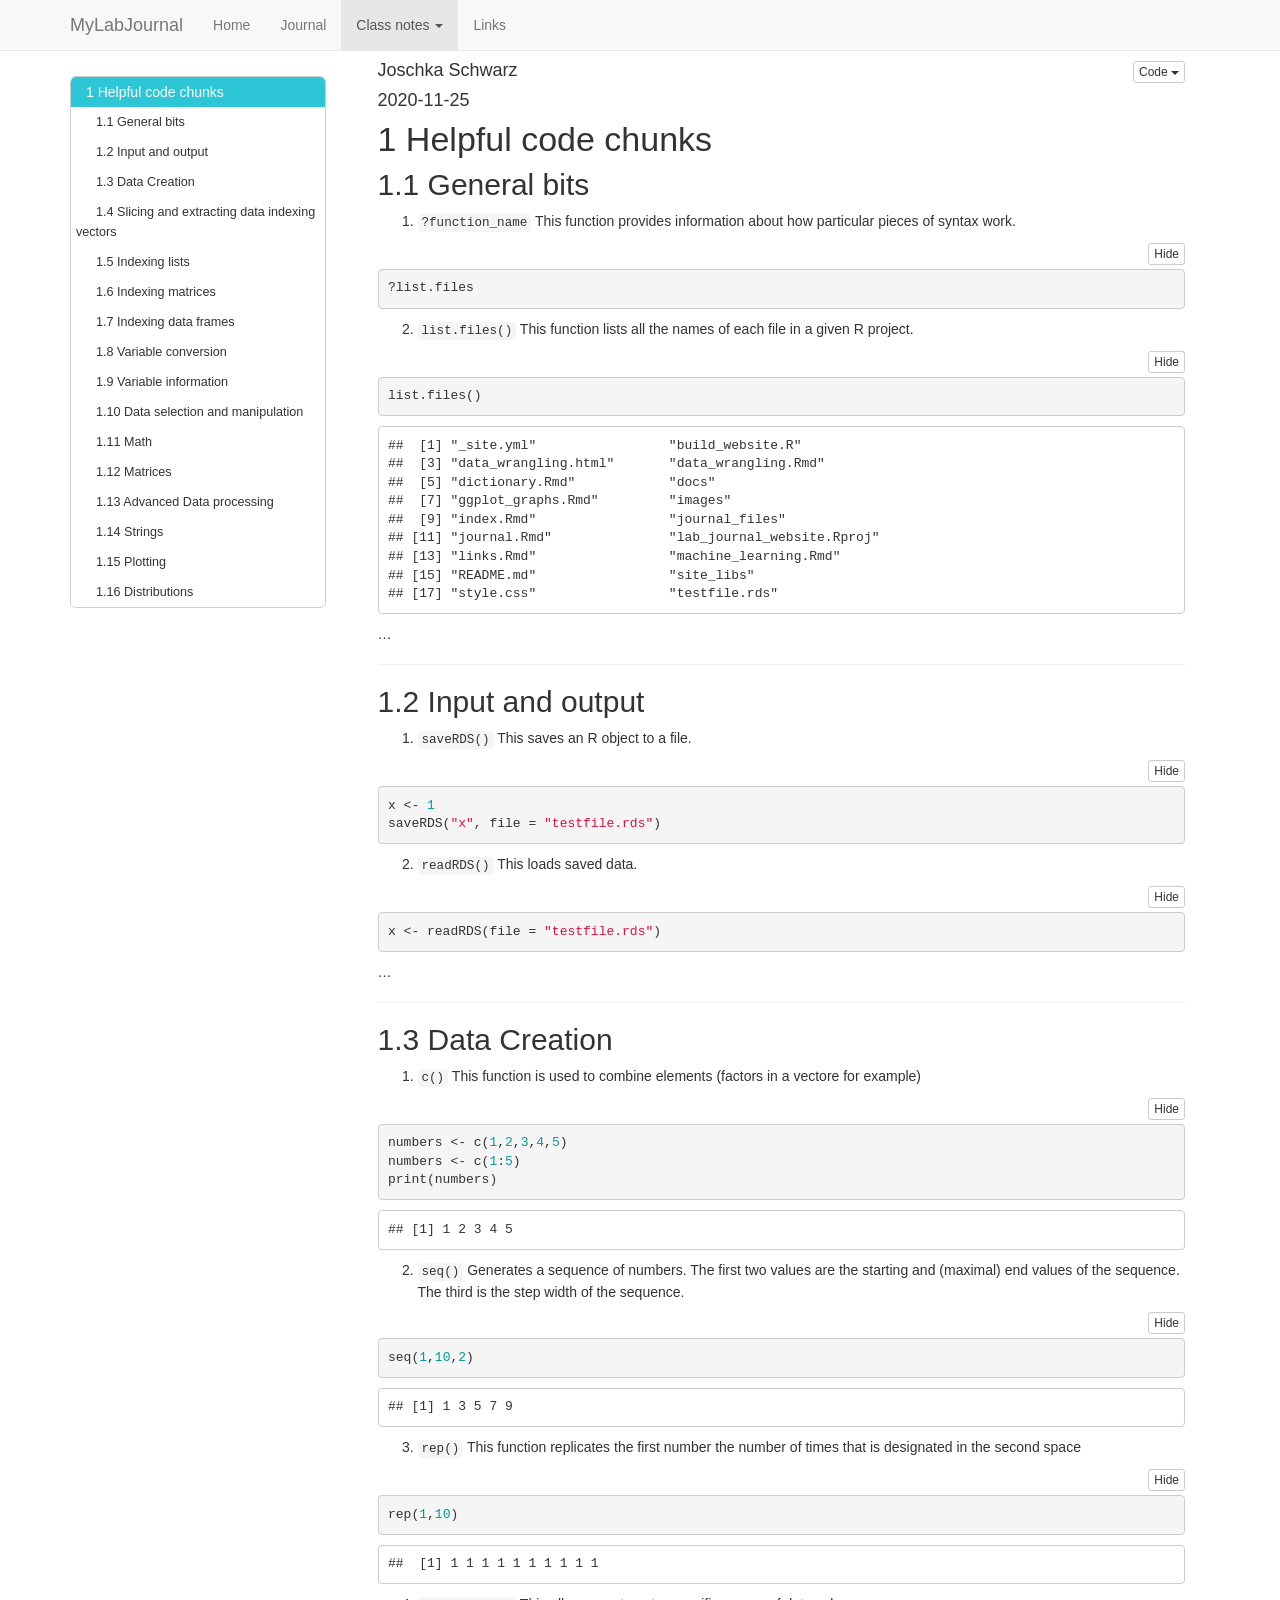
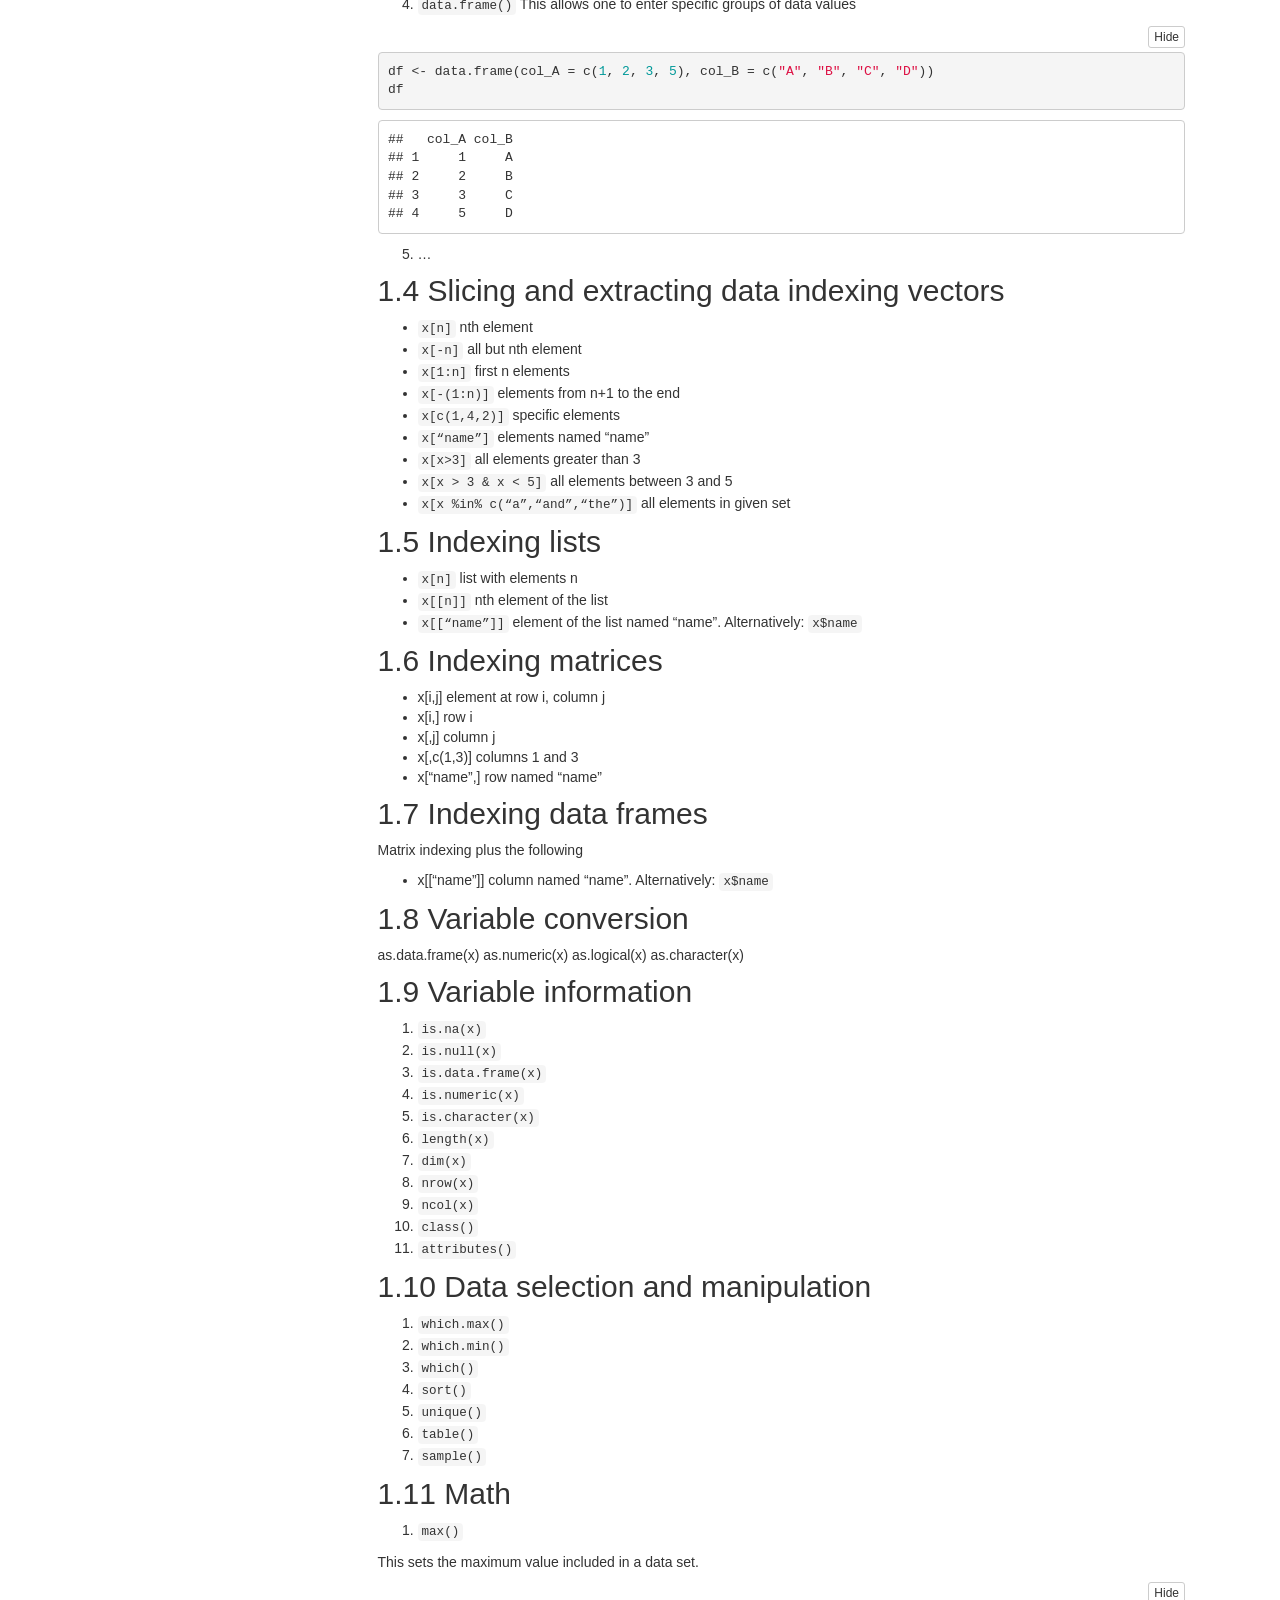
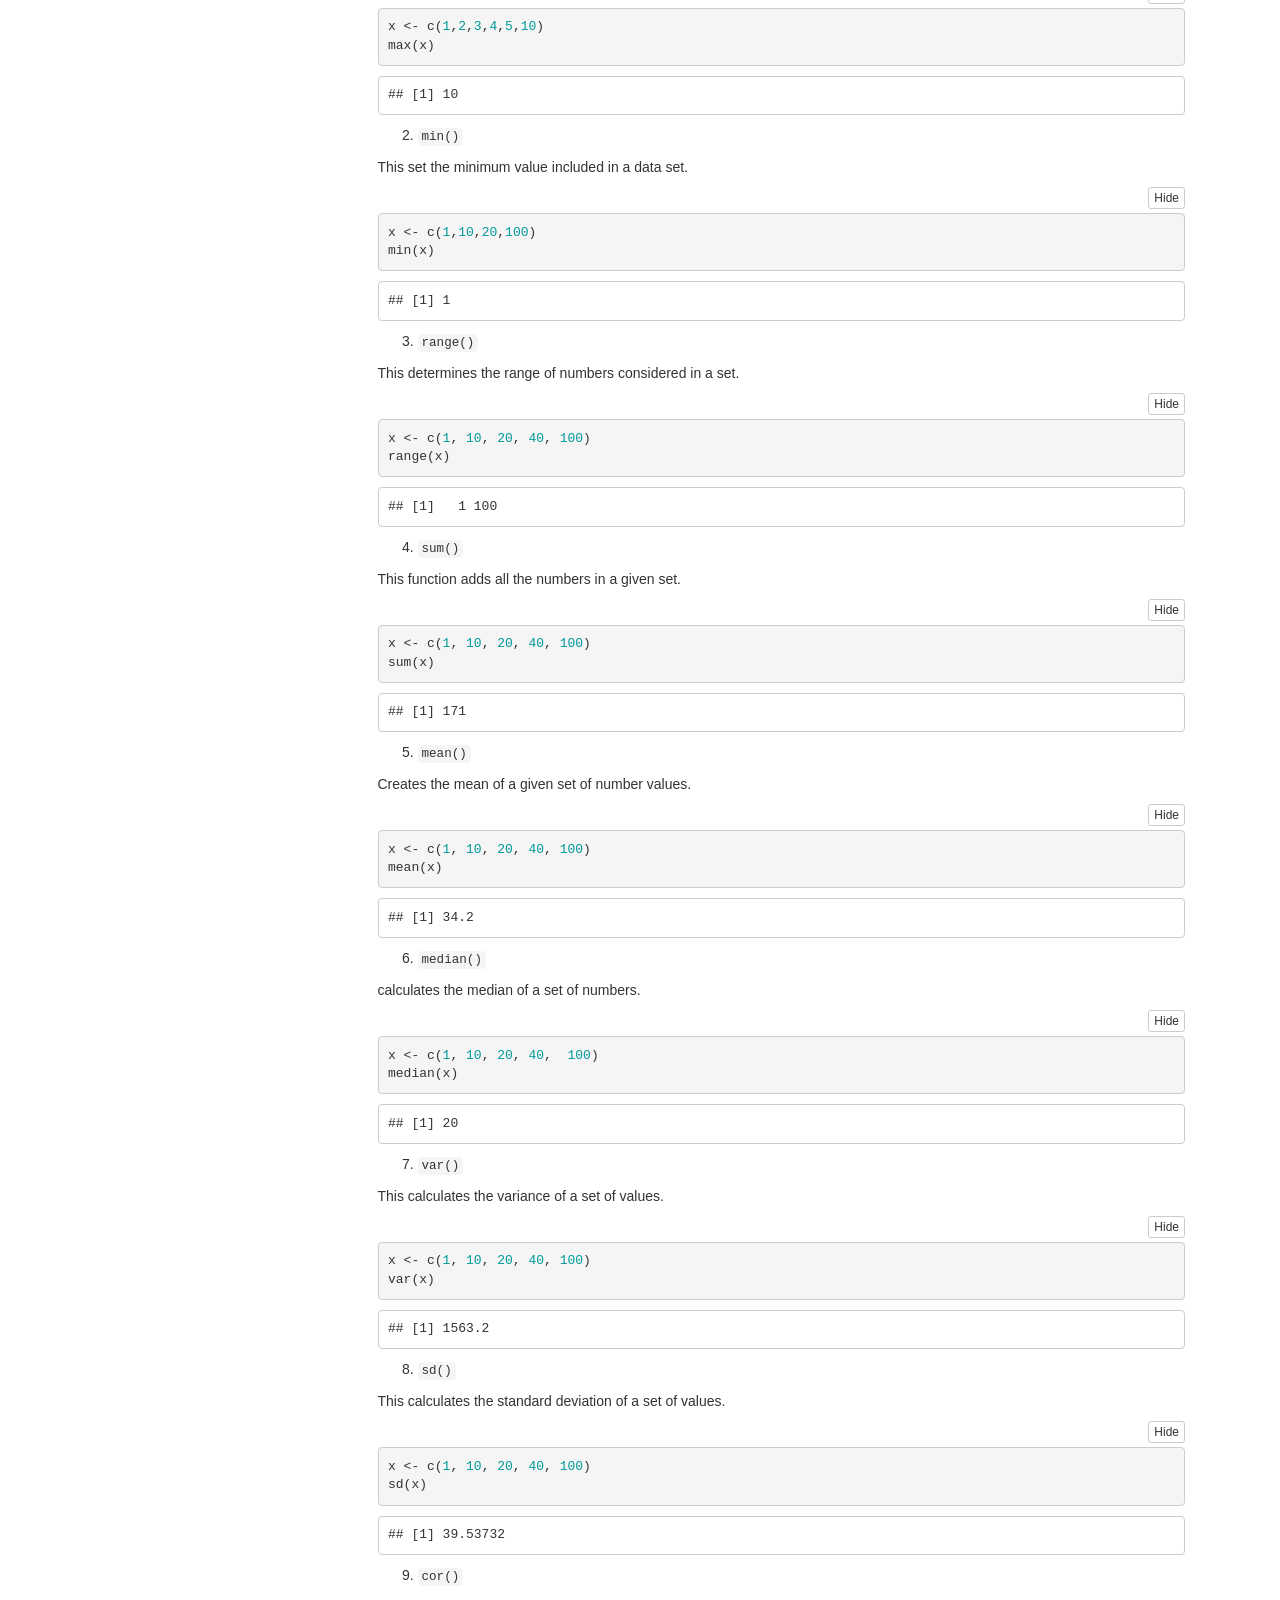
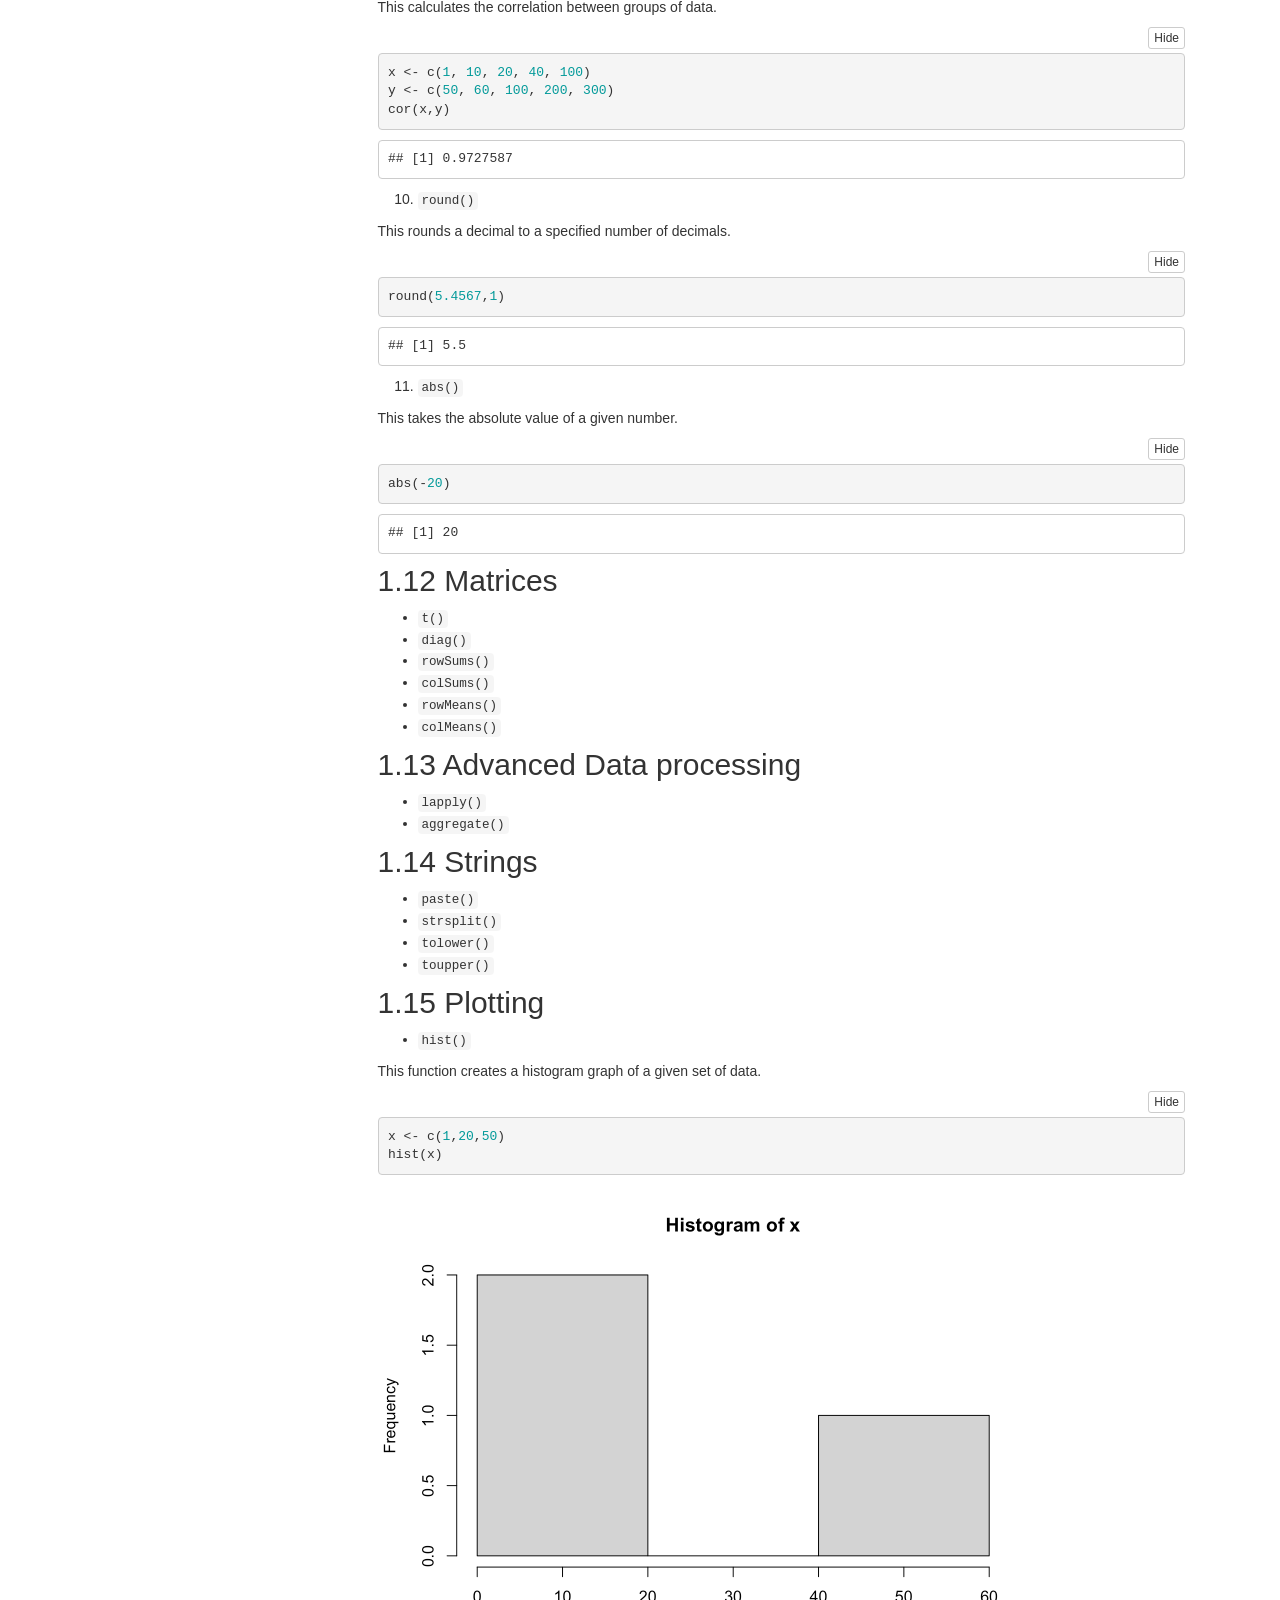
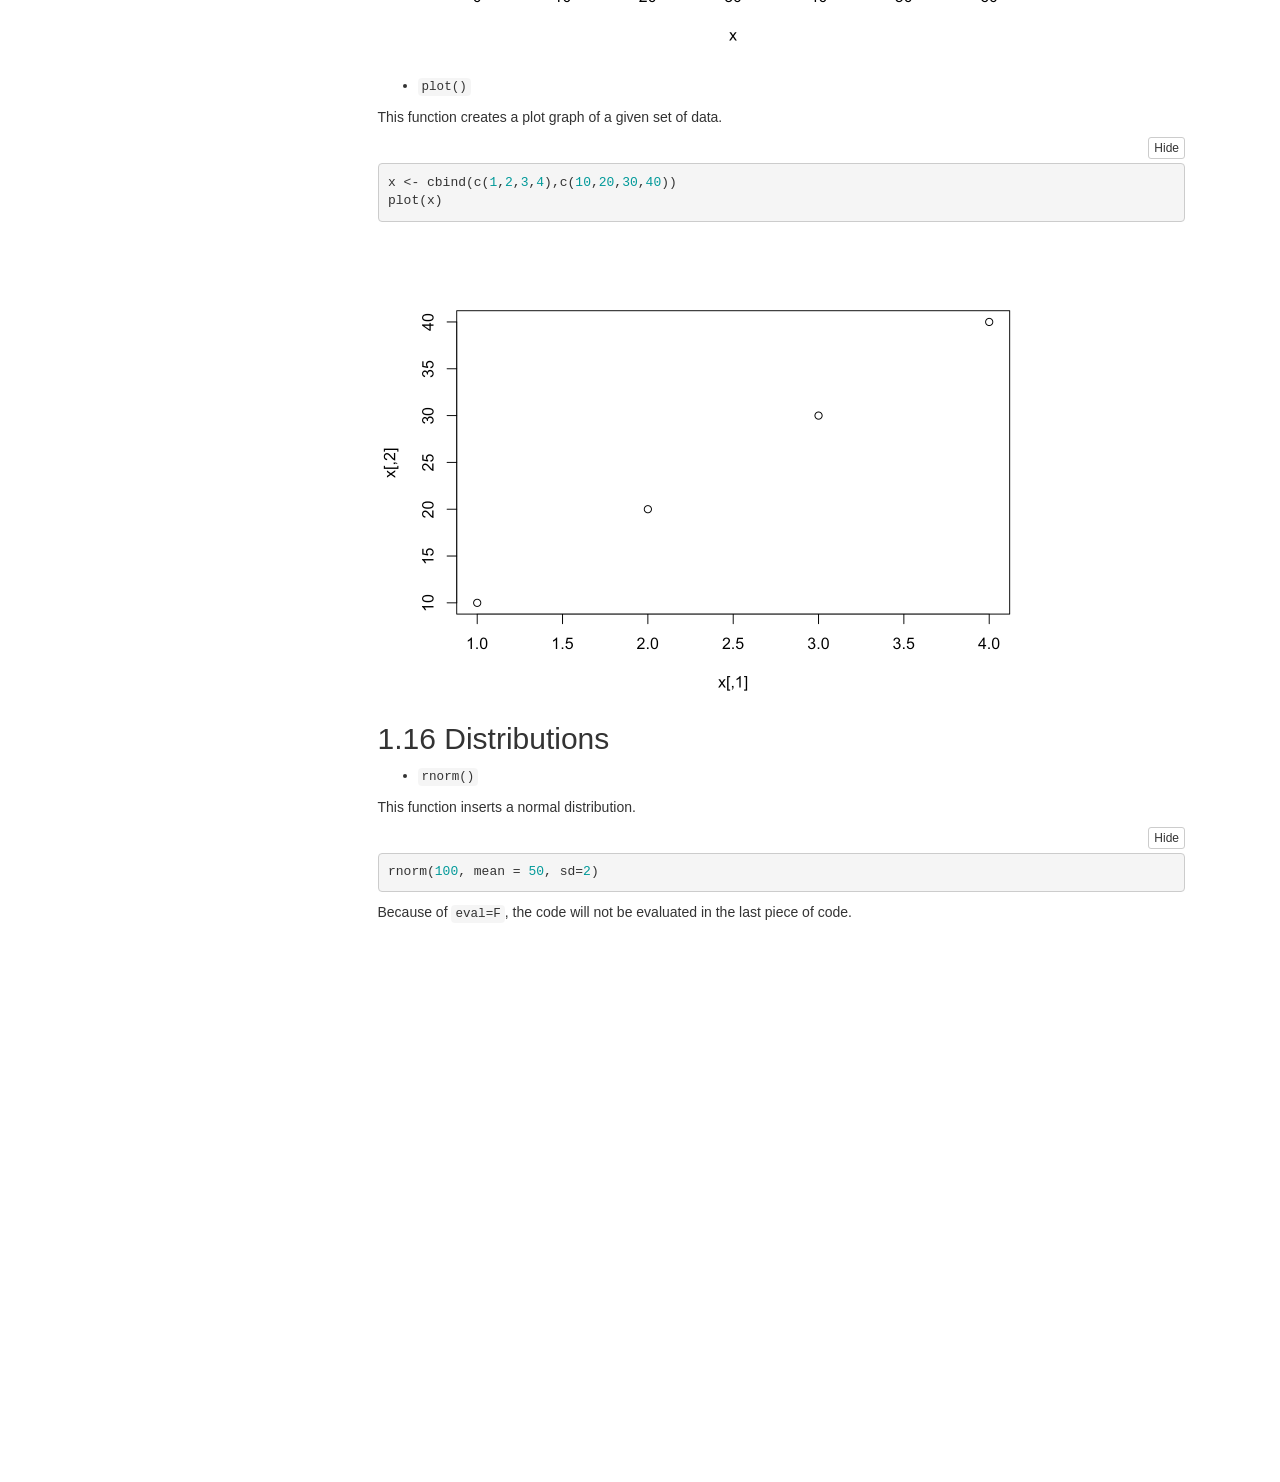
==== docs/dictionary.html @ 7004c8ac "Change Name and Date" ====
<!DOCTYPE html>

<html>

<head>

<meta charset="utf-8" />
<meta name="generator" content="pandoc" />
<meta http-equiv="X-UA-Compatible" content="IE=EDGE" />


<meta name="author" content="Joschka Schwarz" />

<meta name="date" content="2020-11-25" />

<title>Dictionary</title>

<script src="site_libs/jquery-1.11.3/jquery.min.js"></script>
<meta name="viewport" content="width=device-width, initial-scale=1" />
<link href="site_libs/bootstrap-3.3.5/css/bootstrap.min.css" rel="stylesheet" />
<script src="site_libs/bootstrap-3.3.5/js/bootstrap.min.js"></script>
<script src="site_libs/bootstrap-3.3.5/shim/html5shiv.min.js"></script>
<script src="site_libs/bootstrap-3.3.5/shim/respond.min.js"></script>
<script src="site_libs/jqueryui-1.11.4/jquery-ui.min.js"></script>
<link href="site_libs/tocify-1.9.1/jquery.tocify.css" rel="stylesheet" />
<script src="site_libs/tocify-1.9.1/jquery.tocify.js"></script>
<script src="site_libs/navigation-1.1/tabsets.js"></script>
<script src="site_libs/navigation-1.1/codefolding.js"></script>
<link href="site_libs/highlightjs-9.12.0/default.css" rel="stylesheet" />
<script src="site_libs/highlightjs-9.12.0/highlight.js"></script>
<link href="site_libs/anchor-sections-1.0/anchor-sections.css" rel="stylesheet" />
<script src="site_libs/anchor-sections-1.0/anchor-sections.js"></script>

<style type="text/css">
  code{white-space: pre-wrap;}
  span.smallcaps{font-variant: small-caps;}
  span.underline{text-decoration: underline;}
  div.column{display: inline-block; vertical-align: top; width: 50%;}
  div.hanging-indent{margin-left: 1.5em; text-indent: -1.5em;}
  ul.task-list{list-style: none;}
    </style>

<style type="text/css">code{white-space: pre;}</style>
<style type="text/css">
  pre:not([class]) {
    background-color: white;
  }
</style>
<script type="text/javascript">
if (window.hljs) {
  hljs.configure({languages: []});
  hljs.initHighlightingOnLoad();
  if (document.readyState && document.readyState === "complete") {
    window.setTimeout(function() { hljs.initHighlighting(); }, 0);
  }
}
</script>



<style type="text/css">
h1 {
  font-size: 34px;
}
h1.title {
  font-size: 38px;
}
h2 {
  font-size: 30px;
}
h3 {
  font-size: 24px;
}
h4 {
  font-size: 18px;
}
h5 {
  font-size: 16px;
}
h6 {
  font-size: 12px;
}
.table th:not([align]) {
  text-align: left;
}
</style>

<link rel="stylesheet" href="style.css" type="text/css" />



<style type = "text/css">
.main-container {
  max-width: 940px;
  margin-left: auto;
  margin-right: auto;
}
code {
  color: inherit;
  background-color: rgba(0, 0, 0, 0.04);
}
img {
  max-width:100%;
}
.tabbed-pane {
  padding-top: 12px;
}
.html-widget {
  margin-bottom: 20px;
}
button.code-folding-btn:focus {
  outline: none;
}
summary {
  display: list-item;
}
</style>


<style type="text/css">
/* padding for bootstrap navbar */
body {
  padding-top: 51px;
  padding-bottom: 40px;
}
/* offset scroll position for anchor links (for fixed navbar)  */
.section h1 {
  padding-top: 56px;
  margin-top: -56px;
}
.section h2 {
  padding-top: 56px;
  margin-top: -56px;
}
.section h3 {
  padding-top: 56px;
  margin-top: -56px;
}
.section h4 {
  padding-top: 56px;
  margin-top: -56px;
}
.section h5 {
  padding-top: 56px;
  margin-top: -56px;
}
.section h6 {
  padding-top: 56px;
  margin-top: -56px;
}
.dropdown-submenu {
  position: relative;
}
.dropdown-submenu>.dropdown-menu {
  top: 0;
  left: 100%;
  margin-top: -6px;
  margin-left: -1px;
  border-radius: 0 6px 6px 6px;
}
.dropdown-submenu:hover>.dropdown-menu {
  display: block;
}
.dropdown-submenu>a:after {
  display: block;
  content: " ";
  float: right;
  width: 0;
  height: 0;
  border-color: transparent;
  border-style: solid;
  border-width: 5px 0 5px 5px;
  border-left-color: #cccccc;
  margin-top: 5px;
  margin-right: -10px;
}
.dropdown-submenu:hover>a:after {
  border-left-color: #ffffff;
}
.dropdown-submenu.pull-left {
  float: none;
}
.dropdown-submenu.pull-left>.dropdown-menu {
  left: -100%;
  margin-left: 10px;
  border-radius: 6px 0 6px 6px;
}
</style>

<script>
// manage active state of menu based on current page
$(document).ready(function () {
  // active menu anchor
  href = window.location.pathname
  href = href.substr(href.lastIndexOf('/') + 1)
  if (href === "")
    href = "index.html";
  var menuAnchor = $('a[href="' + href + '"]');

  // mark it active
  menuAnchor.parent().addClass('active');

  // if it's got a parent navbar menu mark it active as well
  menuAnchor.closest('li.dropdown').addClass('active');
});
</script>

<!-- tabsets -->

<style type="text/css">
.tabset-dropdown > .nav-tabs {
  display: inline-table;
  max-height: 500px;
  min-height: 44px;
  overflow-y: auto;
  background: white;
  border: 1px solid #ddd;
  border-radius: 4px;
}

.tabset-dropdown > .nav-tabs > li.active:before {
  content: "";
  font-family: 'Glyphicons Halflings';
  display: inline-block;
  padding: 10px;
  border-right: 1px solid #ddd;
}

.tabset-dropdown > .nav-tabs.nav-tabs-open > li.active:before {
  content: "&#xe258;";
  border: none;
}

.tabset-dropdown > .nav-tabs.nav-tabs-open:before {
  content: "";
  font-family: 'Glyphicons Halflings';
  display: inline-block;
  padding: 10px;
  border-right: 1px solid #ddd;
}

.tabset-dropdown > .nav-tabs > li.active {
  display: block;
}

.tabset-dropdown > .nav-tabs > li > a,
.tabset-dropdown > .nav-tabs > li > a:focus,
.tabset-dropdown > .nav-tabs > li > a:hover {
  border: none;
  display: inline-block;
  border-radius: 4px;
  background-color: transparent;
}

.tabset-dropdown > .nav-tabs.nav-tabs-open > li {
  display: block;
  float: none;
}

.tabset-dropdown > .nav-tabs > li {
  display: none;
}
</style>

<!-- code folding -->
<style type="text/css">
.code-folding-btn { margin-bottom: 4px; }
</style>



<style type="text/css">

#TOC {
  margin: 25px 0px 20px 0px;
}
@media (max-width: 768px) {
#TOC {
  position: relative;
  width: 100%;
}
}

@media print {
.toc-content {
  /* see https://github.com/w3c/csswg-drafts/issues/4434 */
  float: right;
}
}

.toc-content {
  padding-left: 30px;
  padding-right: 40px;
}

div.main-container {
  max-width: 1200px;
}

div.tocify {
  width: 20%;
  max-width: 260px;
  max-height: 85%;
}

@media (min-width: 768px) and (max-width: 991px) {
  div.tocify {
    width: 25%;
  }
}

@media (max-width: 767px) {
  div.tocify {
    width: 100%;
    max-width: none;
  }
}

.tocify ul, .tocify li {
  line-height: 20px;
}

.tocify-subheader .tocify-item {
  font-size: 0.90em;
}

.tocify .list-group-item {
  border-radius: 0px;
}


</style>



</head>

<body>


<div class="container-fluid main-container">


<!-- setup 3col/9col grid for toc_float and main content  -->
<div class="row-fluid">
<div class="col-xs-12 col-sm-4 col-md-3">
<div id="TOC" class="tocify">
</div>
</div>

<div class="toc-content col-xs-12 col-sm-8 col-md-9">




<div class="navbar navbar-default  navbar-fixed-top" role="navigation">
  <div class="container">
    <div class="navbar-header">
      <button type="button" class="navbar-toggle collapsed" data-toggle="collapse" data-target="#navbar">
        <span class="icon-bar"></span>
        <span class="icon-bar"></span>
        <span class="icon-bar"></span>
      </button>
      <a class="navbar-brand" href="index.html">MyLabJournal</a>
    </div>
    <div id="navbar" class="navbar-collapse collapse">
      <ul class="nav navbar-nav">
        <li>
  <a href="index.html">Home</a>
</li>
<li>
  <a href="journal.html">Journal</a>
</li>
<li class="dropdown">
  <a href="#" class="dropdown-toggle" data-toggle="dropdown" role="button" aria-expanded="false">
    Class notes
     
    <span class="caret"></span>
  </a>
  <ul class="dropdown-menu" role="menu">
    <li>
      <a href="dictionary.html">Dictionary</a>
    </li>
    <li>
      <a href="data_wrangling.html">Data Wrangling</a>
    </li>
    <li>
      <a href="ggplot_graphs.html">ggplot graphs</a>
    </li>
    <li>
      <a href="machine_learning.html">machine learning</a>
    </li>
  </ul>
</li>
<li>
  <a href="links.html">Links</a>
</li>
      </ul>
      <ul class="nav navbar-nav navbar-right">
        
      </ul>
    </div><!--/.nav-collapse -->
  </div><!--/.container -->
</div><!--/.navbar -->

<div class="fluid-row" id="header">

<div class="btn-group pull-right">
<button type="button" class="btn btn-default btn-xs dropdown-toggle" data-toggle="dropdown" aria-haspopup="true" aria-expanded="false"><span>Code</span> <span class="caret"></span></button>
<ul class="dropdown-menu" style="min-width: 50px;">
<li><a id="rmd-show-all-code" href="#">Show All Code</a></li>
<li><a id="rmd-hide-all-code" href="#">Hide All Code</a></li>
</ul>
</div>



<h1 class="title toc-ignore">Dictionary</h1>
<h4 class="author">Joschka Schwarz</h4>
<h4 class="date">2020-11-25</h4>

</div>


<style>
.list-group-item.active, .list-group-item.active:focus, .list-group-item.active:hover {
    background-color: #2DC6D6;
}
</style>
<div id="helpful-code-chunks" class="section level1">
<h1><span class="header-section-number">1</span> Helpful code chunks</h1>
<div id="general-bits" class="section level2">
<h2><span class="header-section-number">1.1</span> General bits</h2>
<ol style="list-style-type: decimal">
<li><code>?function_name</code> This function provides information about how particular pieces of syntax work.</li>
</ol>
<pre class="r"><code>?list.files</code></pre>
<ol start="2" style="list-style-type: decimal">
<li><code>list.files()</code> This function lists all the names of each file in a given R project.</li>
</ol>
<pre class="r"><code>list.files()</code></pre>
<pre><code>##  [1] &quot;_site.yml&quot;                 &quot;build_website.R&quot;          
##  [3] &quot;data_wrangling.html&quot;       &quot;data_wrangling.Rmd&quot;       
##  [5] &quot;dictionary.Rmd&quot;            &quot;docs&quot;                     
##  [7] &quot;ggplot_graphs.Rmd&quot;         &quot;images&quot;                   
##  [9] &quot;index.Rmd&quot;                 &quot;journal_files&quot;            
## [11] &quot;journal.Rmd&quot;               &quot;lab_journal_website.Rproj&quot;
## [13] &quot;links.Rmd&quot;                 &quot;machine_learning.Rmd&quot;     
## [15] &quot;README.md&quot;                 &quot;site_libs&quot;                
## [17] &quot;style.css&quot;                 &quot;testfile.rds&quot;</code></pre>
<p>…</p>
<hr />
</div>
<div id="input-and-output" class="section level2">
<h2><span class="header-section-number">1.2</span> Input and output</h2>
<ol style="list-style-type: decimal">
<li><code>saveRDS()</code> This saves an R object to a file.</li>
</ol>
<pre class="r"><code>x &lt;- 1
saveRDS(&quot;x&quot;, file = &quot;testfile.rds&quot;)</code></pre>
<ol start="2" style="list-style-type: decimal">
<li><code>readRDS()</code> This loads saved data.</li>
</ol>
<pre class="r"><code>x &lt;- readRDS(file = &quot;testfile.rds&quot;)</code></pre>
<p>…</p>
<hr />
</div>
<div id="data-creation" class="section level2">
<h2><span class="header-section-number">1.3</span> Data Creation</h2>
<ol style="list-style-type: decimal">
<li><code>c()</code> This function is used to combine elements (factors in a vectore for example)</li>
</ol>
<pre class="r"><code>numbers &lt;- c(1,2,3,4,5)
numbers &lt;- c(1:5)
print(numbers)</code></pre>
<pre><code>## [1] 1 2 3 4 5</code></pre>
<ol start="2" style="list-style-type: decimal">
<li><code>seq()</code> Generates a sequence of numbers. The first two values are the starting and (maximal) end values of the sequence. The third is the step width of the sequence.</li>
</ol>
<pre class="r"><code>seq(1,10,2)</code></pre>
<pre><code>## [1] 1 3 5 7 9</code></pre>
<ol start="3" style="list-style-type: decimal">
<li><code>rep()</code> This function replicates the first number the number of times that is designated in the second space</li>
</ol>
<pre class="r"><code>rep(1,10)</code></pre>
<pre><code>##  [1] 1 1 1 1 1 1 1 1 1 1</code></pre>
<ol start="4" style="list-style-type: decimal">
<li><code>data.frame()</code> This allows one to enter specific groups of data values</li>
</ol>
<pre class="r"><code>df &lt;- data.frame(col_A = c(1, 2, 3, 5), col_B = c(&quot;A&quot;, &quot;B&quot;, &quot;C&quot;, &quot;D&quot;))
df</code></pre>
<pre><code>##   col_A col_B
## 1     1     A
## 2     2     B
## 3     3     C
## 4     5     D</code></pre>
<ol start="5" style="list-style-type: decimal">
<li>…</li>
</ol>
</div>
<div id="slicing-and-extracting-data-indexing-vectors" class="section level2">
<h2><span class="header-section-number">1.4</span> Slicing and extracting data indexing vectors</h2>
<ul>
<li><code>x[n]</code> nth element</li>
<li><code>x[-n]</code> all but nth element</li>
<li><code>x[1:n]</code> first n elements</li>
<li><code>x[-(1:n)]</code> elements from n+1 to the end</li>
<li><code>x[c(1,4,2)]</code> specific elements</li>
<li><code>x[“name”]</code> elements named “name”</li>
<li><code>x[x&gt;3]</code> all elements greater than 3</li>
<li><code>x[x &gt; 3 &amp; x &lt; 5]</code> all elements between 3 and 5</li>
<li><code>x[x %in% c(“a”,“and”,“the”)]</code> all elements in given set</li>
</ul>
</div>
<div id="indexing-lists" class="section level2">
<h2><span class="header-section-number">1.5</span> Indexing lists</h2>
<ul>
<li><code>x[n]</code> list with elements n</li>
<li><code>x[[n]]</code> nth element of the list</li>
<li><code>x[[“name”]]</code> element of the list named “name”. Alternatively: <code>x$name</code></li>
</ul>
</div>
<div id="indexing-matrices" class="section level2">
<h2><span class="header-section-number">1.6</span> Indexing matrices</h2>
<ul>
<li>x[i,j] element at row i, column j</li>
<li>x[i,] row i</li>
<li>x[,j] column j</li>
<li>x[,c(1,3)] columns 1 and 3</li>
<li>x[“name”,] row named “name”</li>
</ul>
</div>
<div id="indexing-data-frames" class="section level2">
<h2><span class="header-section-number">1.7</span> Indexing data frames</h2>
<p>Matrix indexing plus the following</p>
<ul>
<li>x[[“name”]] column named “name”. Alternatively: <code>x$name</code></li>
</ul>
</div>
<div id="variable-conversion" class="section level2">
<h2><span class="header-section-number">1.8</span> Variable conversion</h2>
<p>as.data.frame(x) as.numeric(x) as.logical(x) as.character(x)</p>
</div>
<div id="variable-information" class="section level2">
<h2><span class="header-section-number">1.9</span> Variable information</h2>
<ol style="list-style-type: decimal">
<li><code>is.na(x)</code></li>
<li><code>is.null(x)</code></li>
<li><code>is.data.frame(x)</code></li>
<li><code>is.numeric(x)</code></li>
<li><code>is.character(x)</code></li>
<li><code>length(x)</code></li>
<li><code>dim(x)</code></li>
<li><code>nrow(x)</code></li>
<li><code>ncol(x)</code></li>
<li><code>class()</code></li>
<li><code>attributes()</code></li>
</ol>
</div>
<div id="data-selection-and-manipulation" class="section level2">
<h2><span class="header-section-number">1.10</span> Data selection and manipulation</h2>
<ol style="list-style-type: decimal">
<li><code>which.max()</code></li>
<li><code>which.min()</code></li>
<li><code>which()</code></li>
<li><code>sort()</code></li>
<li><code>unique()</code></li>
<li><code>table()</code></li>
<li><code>sample()</code></li>
</ol>
</div>
<div id="math" class="section level2">
<h2><span class="header-section-number">1.11</span> Math</h2>
<ol style="list-style-type: decimal">
<li><code>max()</code></li>
</ol>
<p>This sets the maximum value included in a data set.</p>
<pre class="r"><code>x &lt;- c(1,2,3,4,5,10)
max(x)</code></pre>
<pre><code>## [1] 10</code></pre>
<ol start="2" style="list-style-type: decimal">
<li><code>min()</code></li>
</ol>
<p>This set the minimum value included in a data set.</p>
<pre class="r"><code>x &lt;- c(1,10,20,100)
min(x)</code></pre>
<pre><code>## [1] 1</code></pre>
<ol start="3" style="list-style-type: decimal">
<li><code>range()</code></li>
</ol>
<p>This determines the range of numbers considered in a set.</p>
<pre class="r"><code>x &lt;- c(1, 10, 20, 40, 100)
range(x)</code></pre>
<pre><code>## [1]   1 100</code></pre>
<ol start="4" style="list-style-type: decimal">
<li><code>sum()</code></li>
</ol>
<p>This function adds all the numbers in a given set.</p>
<pre class="r"><code>x &lt;- c(1, 10, 20, 40, 100)
sum(x)</code></pre>
<pre><code>## [1] 171</code></pre>
<ol start="5" style="list-style-type: decimal">
<li><code>mean()</code></li>
</ol>
<p>Creates the mean of a given set of number values.</p>
<pre class="r"><code>x &lt;- c(1, 10, 20, 40, 100)
mean(x)</code></pre>
<pre><code>## [1] 34.2</code></pre>
<ol start="6" style="list-style-type: decimal">
<li><code>median()</code></li>
</ol>
<p>calculates the median of a set of numbers.</p>
<pre class="r"><code>x &lt;- c(1, 10, 20, 40,  100)
median(x)</code></pre>
<pre><code>## [1] 20</code></pre>
<ol start="7" style="list-style-type: decimal">
<li><code>var()</code></li>
</ol>
<p>This calculates the variance of a set of values.</p>
<pre class="r"><code>x &lt;- c(1, 10, 20, 40, 100)
var(x)</code></pre>
<pre><code>## [1] 1563.2</code></pre>
<ol start="8" style="list-style-type: decimal">
<li><code>sd()</code></li>
</ol>
<p>This calculates the standard deviation of a set of values.</p>
<pre class="r"><code>x &lt;- c(1, 10, 20, 40, 100)
sd(x)</code></pre>
<pre><code>## [1] 39.53732</code></pre>
<ol start="9" style="list-style-type: decimal">
<li><code>cor()</code></li>
</ol>
<p>This calculates the correlation between groups of data.</p>
<pre class="r"><code>x &lt;- c(1, 10, 20, 40, 100)
y &lt;- c(50, 60, 100, 200, 300)
cor(x,y)</code></pre>
<pre><code>## [1] 0.9727587</code></pre>
<ol start="10" style="list-style-type: decimal">
<li><code>round()</code></li>
</ol>
<p>This rounds a decimal to a specified number of decimals.</p>
<pre class="r"><code>round(5.4567,1)</code></pre>
<pre><code>## [1] 5.5</code></pre>
<ol start="11" style="list-style-type: decimal">
<li><code>abs()</code></li>
</ol>
<p>This takes the absolute value of a given number.</p>
<pre class="r"><code>abs(-20)</code></pre>
<pre><code>## [1] 20</code></pre>
</div>
<div id="matrices" class="section level2">
<h2><span class="header-section-number">1.12</span> Matrices</h2>
<ul>
<li><code>t()</code></li>
<li><code>diag()</code></li>
<li><code>rowSums()</code></li>
<li><code>colSums()</code></li>
<li><code>rowMeans()</code></li>
<li><code>colMeans()</code></li>
</ul>
</div>
<div id="advanced-data-processing" class="section level2">
<h2><span class="header-section-number">1.13</span> Advanced Data processing</h2>
<ul>
<li><code>lapply()</code></li>
<li><code>aggregate()</code></li>
</ul>
</div>
<div id="strings" class="section level2">
<h2><span class="header-section-number">1.14</span> Strings</h2>
<ul>
<li><code>paste()</code></li>
<li><code>strsplit()</code></li>
<li><code>tolower()</code></li>
<li><code>toupper()</code></li>
</ul>
</div>
<div id="plotting" class="section level2">
<h2><span class="header-section-number">1.15</span> Plotting</h2>
<ul>
<li><code>hist()</code></li>
</ul>
<p>This function creates a histogram graph of a given set of data.</p>
<pre class="r"><code>x &lt;- c(1,20,50)
hist(x)</code></pre>
<p><img src="dictionary_files/figure-html/unnamed-chunk-20-1.png" width="672" /></p>
<ul>
<li><code>plot()</code></li>
</ul>
<p>This function creates a plot graph of a given set of data.</p>
<pre class="r"><code>x &lt;- cbind(c(1,2,3,4),c(10,20,30,40))
plot(x)</code></pre>
<p><img src="dictionary_files/figure-html/unnamed-chunk-21-1.png" width="672" /></p>
</div>
<div id="distributions" class="section level2">
<h2><span class="header-section-number">1.16</span> Distributions</h2>
<ul>
<li><code>rnorm()</code></li>
</ul>
<p>This function inserts a normal distribution.</p>
<pre class="r"><code>rnorm(100, mean = 50, sd=2)</code></pre>
<p>Because of <code>eval=F</code>, the code will not be evaluated in the last piece of code.</p>
</div>
</div>



</div>
</div>

</div>

<script>

// add bootstrap table styles to pandoc tables
function bootstrapStylePandocTables() {
  $('tr.odd').parent('tbody').parent('table').addClass('table table-condensed');
}
$(document).ready(function () {
  bootstrapStylePandocTables();
});


</script>

<!-- tabsets -->

<script>
$(document).ready(function () {
  window.buildTabsets("TOC");
});

$(document).ready(function () {
  $('.tabset-dropdown > .nav-tabs > li').click(function () {
    $(this).parent().toggleClass('nav-tabs-open')
  });
});
</script>

<!-- code folding -->
<script>
$(document).ready(function () {
  window.initializeCodeFolding("show" === "show");
});
</script>

<script>
$(document).ready(function ()  {

    // move toc-ignore selectors from section div to header
    $('div.section.toc-ignore')
        .removeClass('toc-ignore')
        .children('h1,h2,h3,h4,h5').addClass('toc-ignore');

    // establish options
    var options = {
      selectors: "h1,h2,h3",
      theme: "bootstrap3",
      context: '.toc-content',
      hashGenerator: function (text) {
        return text.replace(/[.\\/?&!#<>]/g, '').replace(/\s/g, '_');
      },
      ignoreSelector: ".toc-ignore",
      scrollTo: 0
    };
    options.showAndHide = true;
    options.smoothScroll = true;

    // tocify
    var toc = $("#TOC").tocify(options).data("toc-tocify");
});
</script>

<!-- dynamically load mathjax for compatibility with self-contained -->
<script>
  (function () {
    var script = document.createElement("script");
    script.type = "text/javascript";
    script.src  = "https://mathjax.rstudio.com/latest/MathJax.js?config=TeX-AMS-MML_HTMLorMML";
    document.getElementsByTagName("head")[0].appendChild(script);
  })();
</script>

</body>
</html>
---- docs/site_libs/highlightjs-9.12.0/default.css ----
.hljs-literal {
  color: #990073;
}

.hljs-number {
  color: #099;
}

.hljs-comment {
  color: #998;
  font-style: italic;
}

.hljs-keyword {
  color: #900;
  font-weight: bold;
}

.hljs-string {
  color: #d14;
}
---- docs/site_libs/anchor-sections-1.0/anchor-sections.css ----
/* Styles for section anchors */
a.anchor-section {margin-left: 10px; visibility: hidden; color: inherit;}
a.anchor-section::before {content: '#';}
.hasAnchor:hover a.anchor-section {visibility: visible;}
---- docs/style.css ----
/* color of the active element in the dropdown menu of the navbar*/
.dropdown-menu > .active > a, .dropdown-menu > .active > a:focus, .dropdown-menu > .active > a:hover {
    color: #fff;
    text-decoration: none;
    background-color: #2DC6D6;
    outline:0
}

/* color of the elements in the toc*/
.list-group-item.active, .list-group-item.active:focus, .list-group-item.active:hover {
    background-color: #2DC6D6;
}


.title {
  display: none;
}
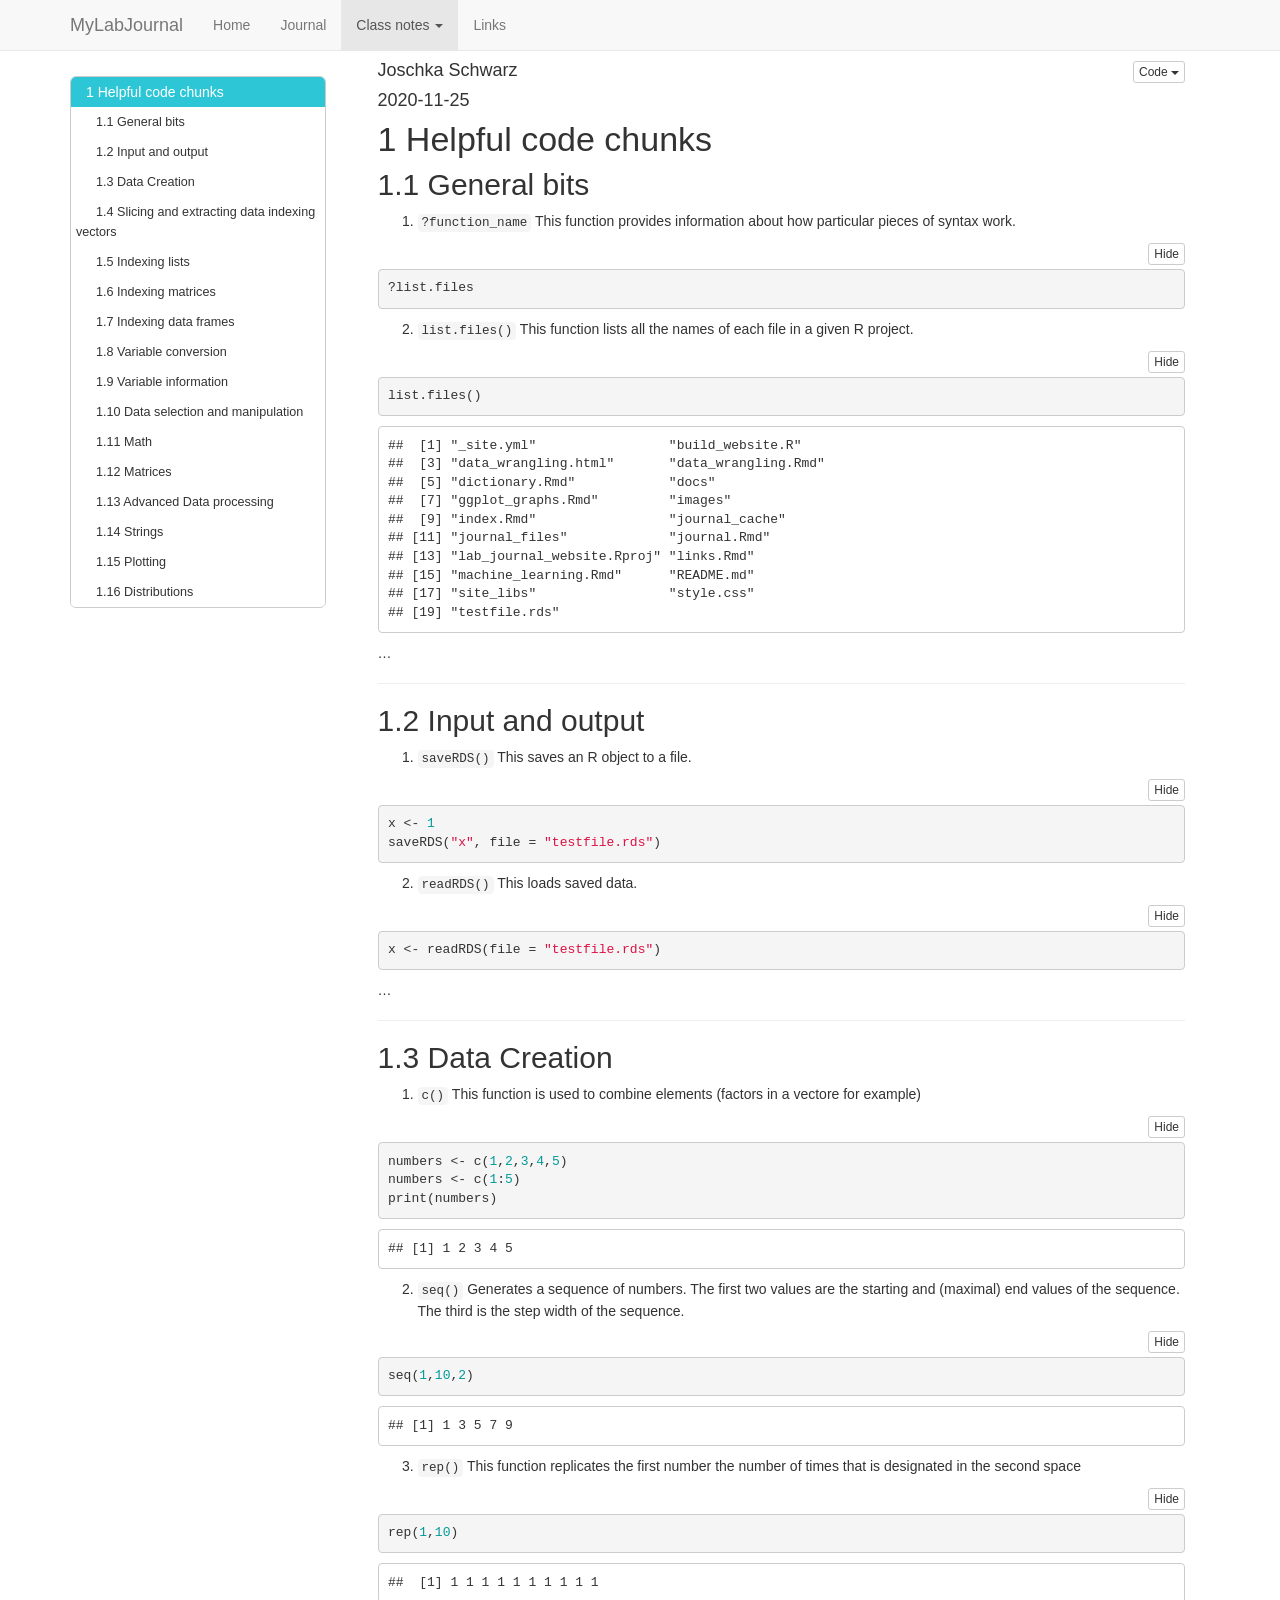
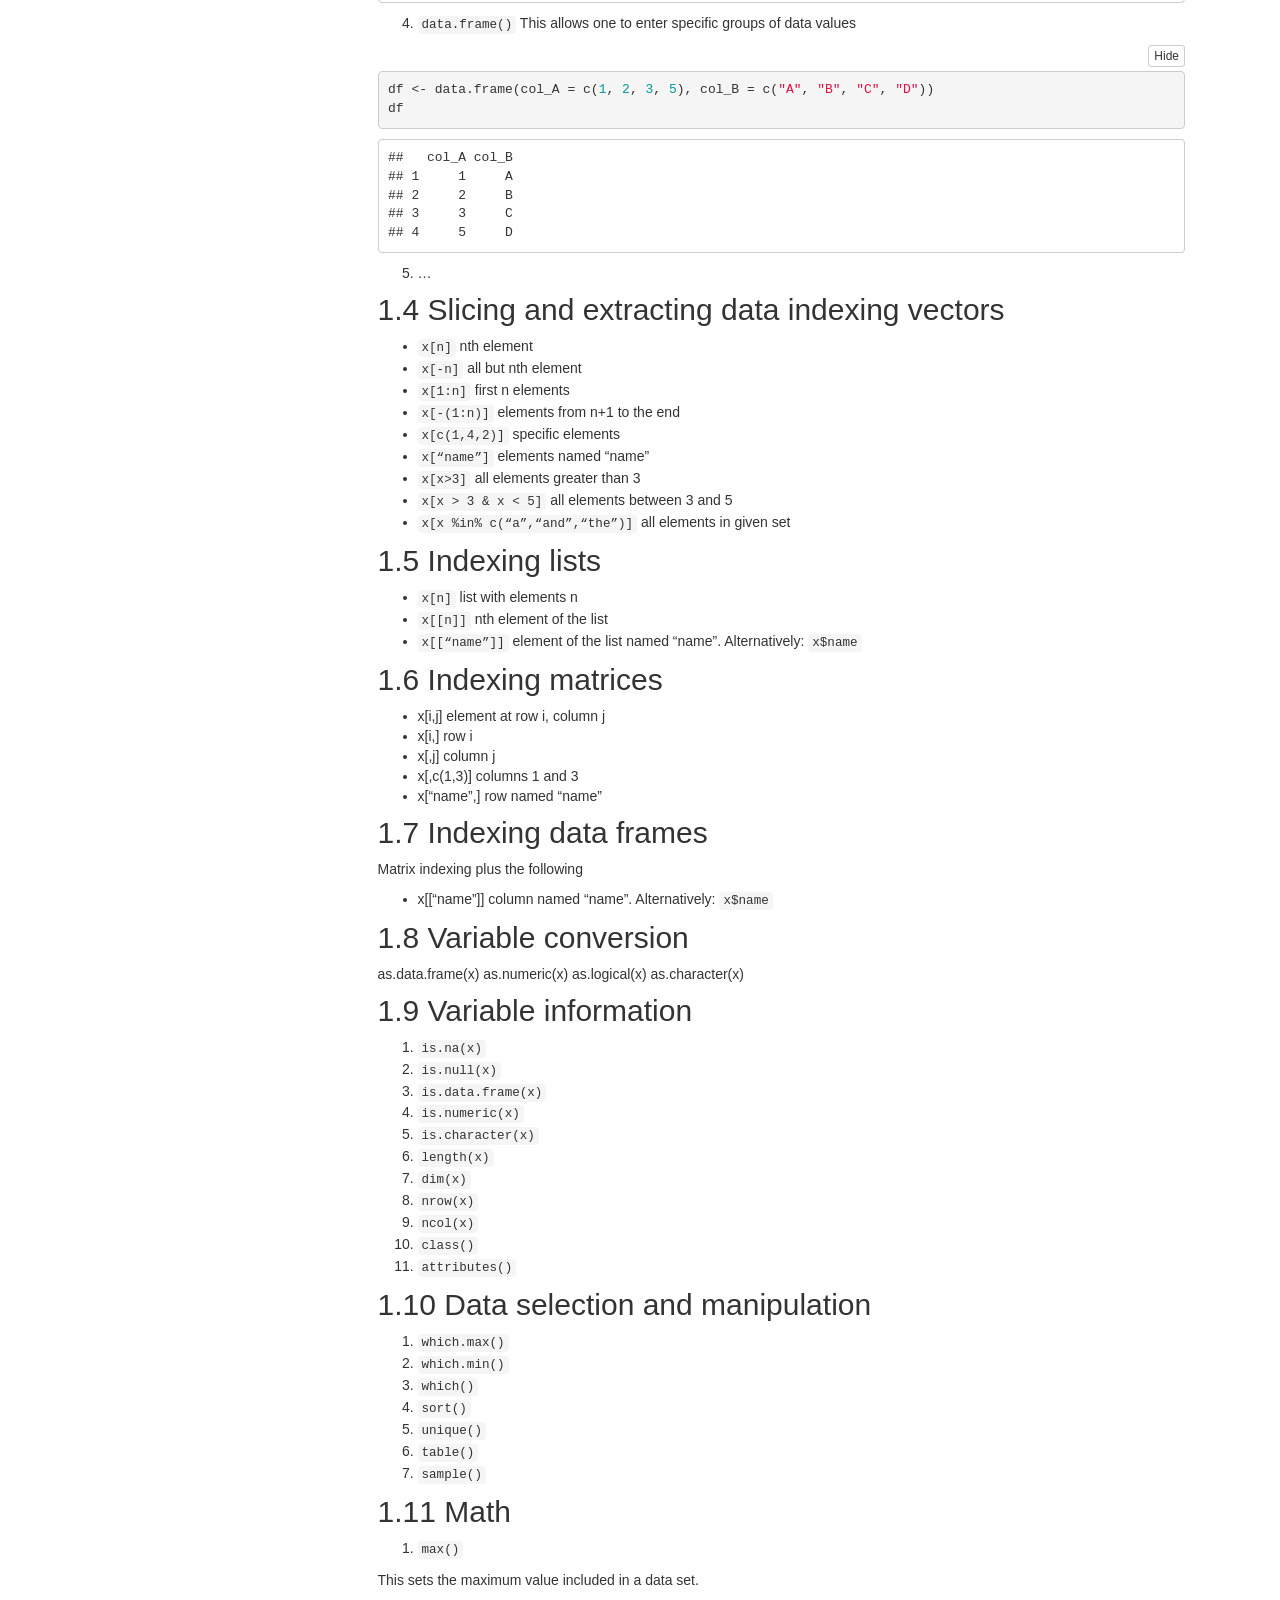
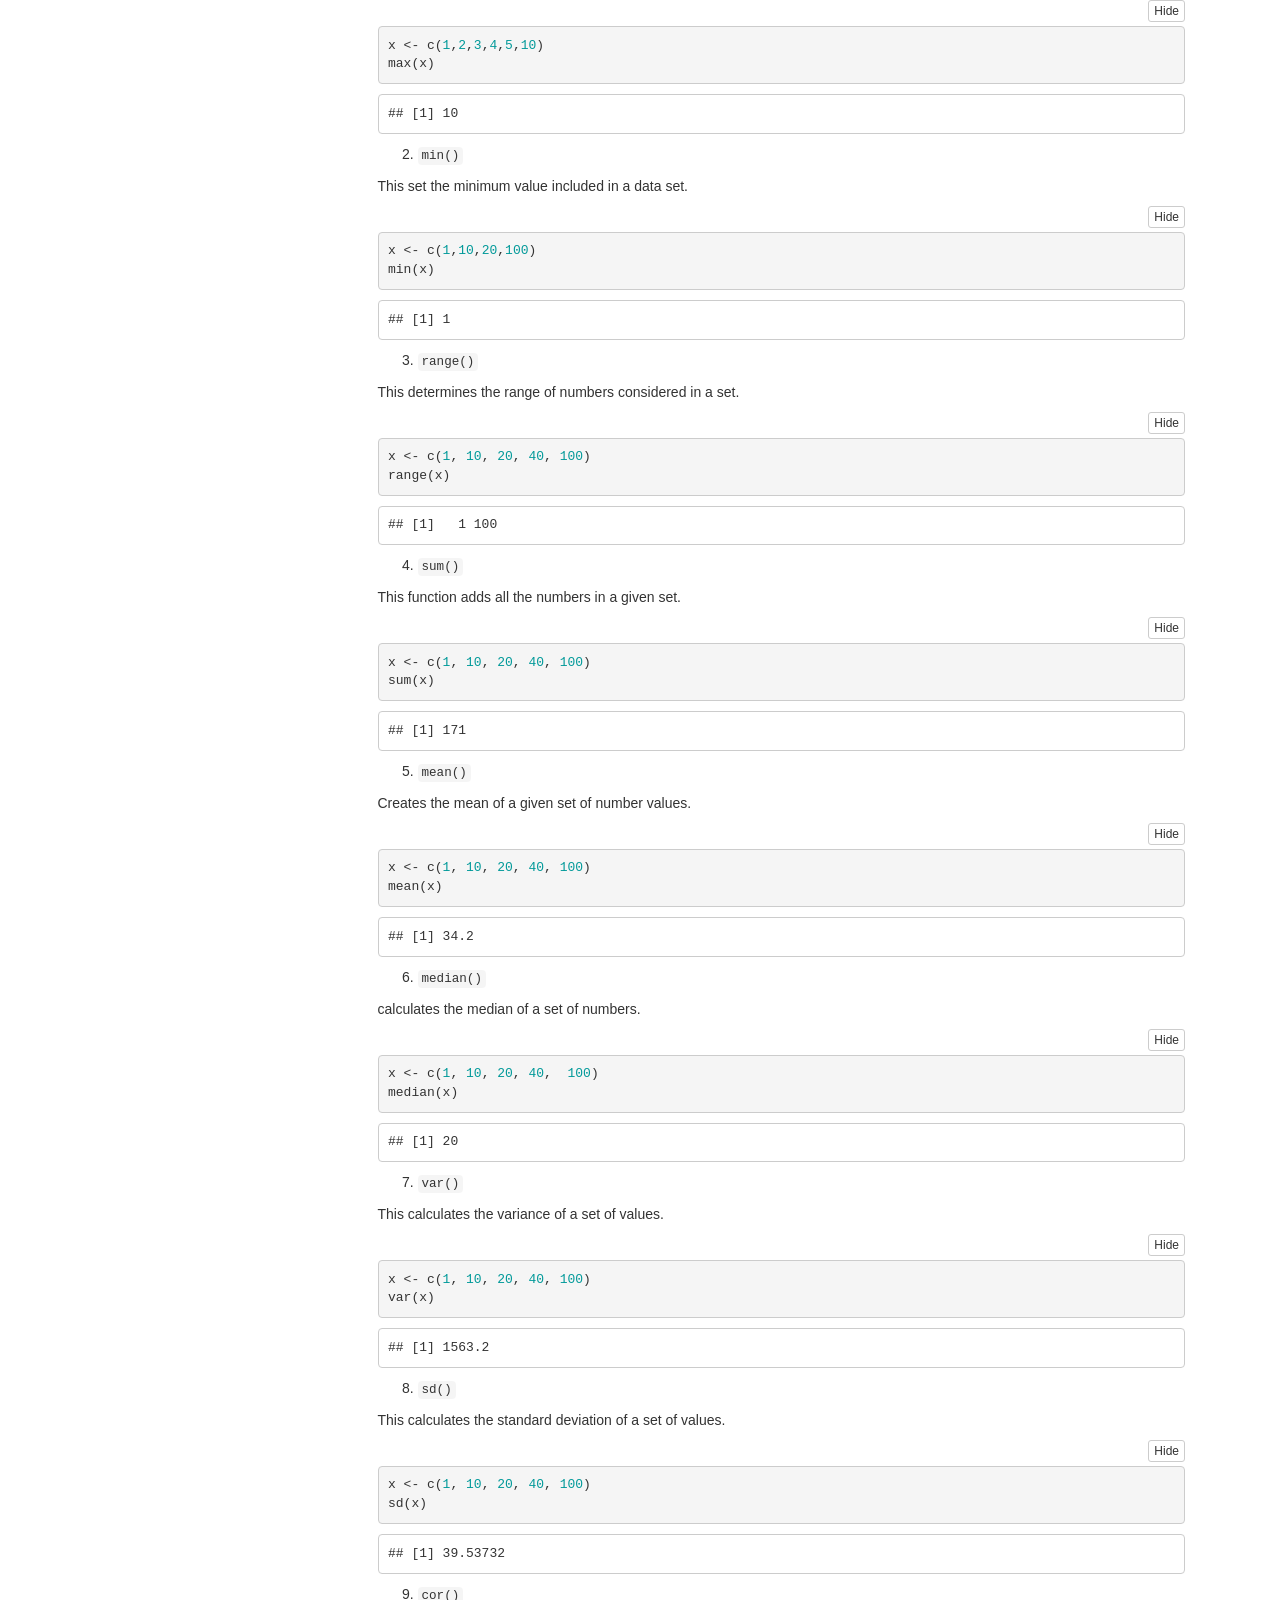
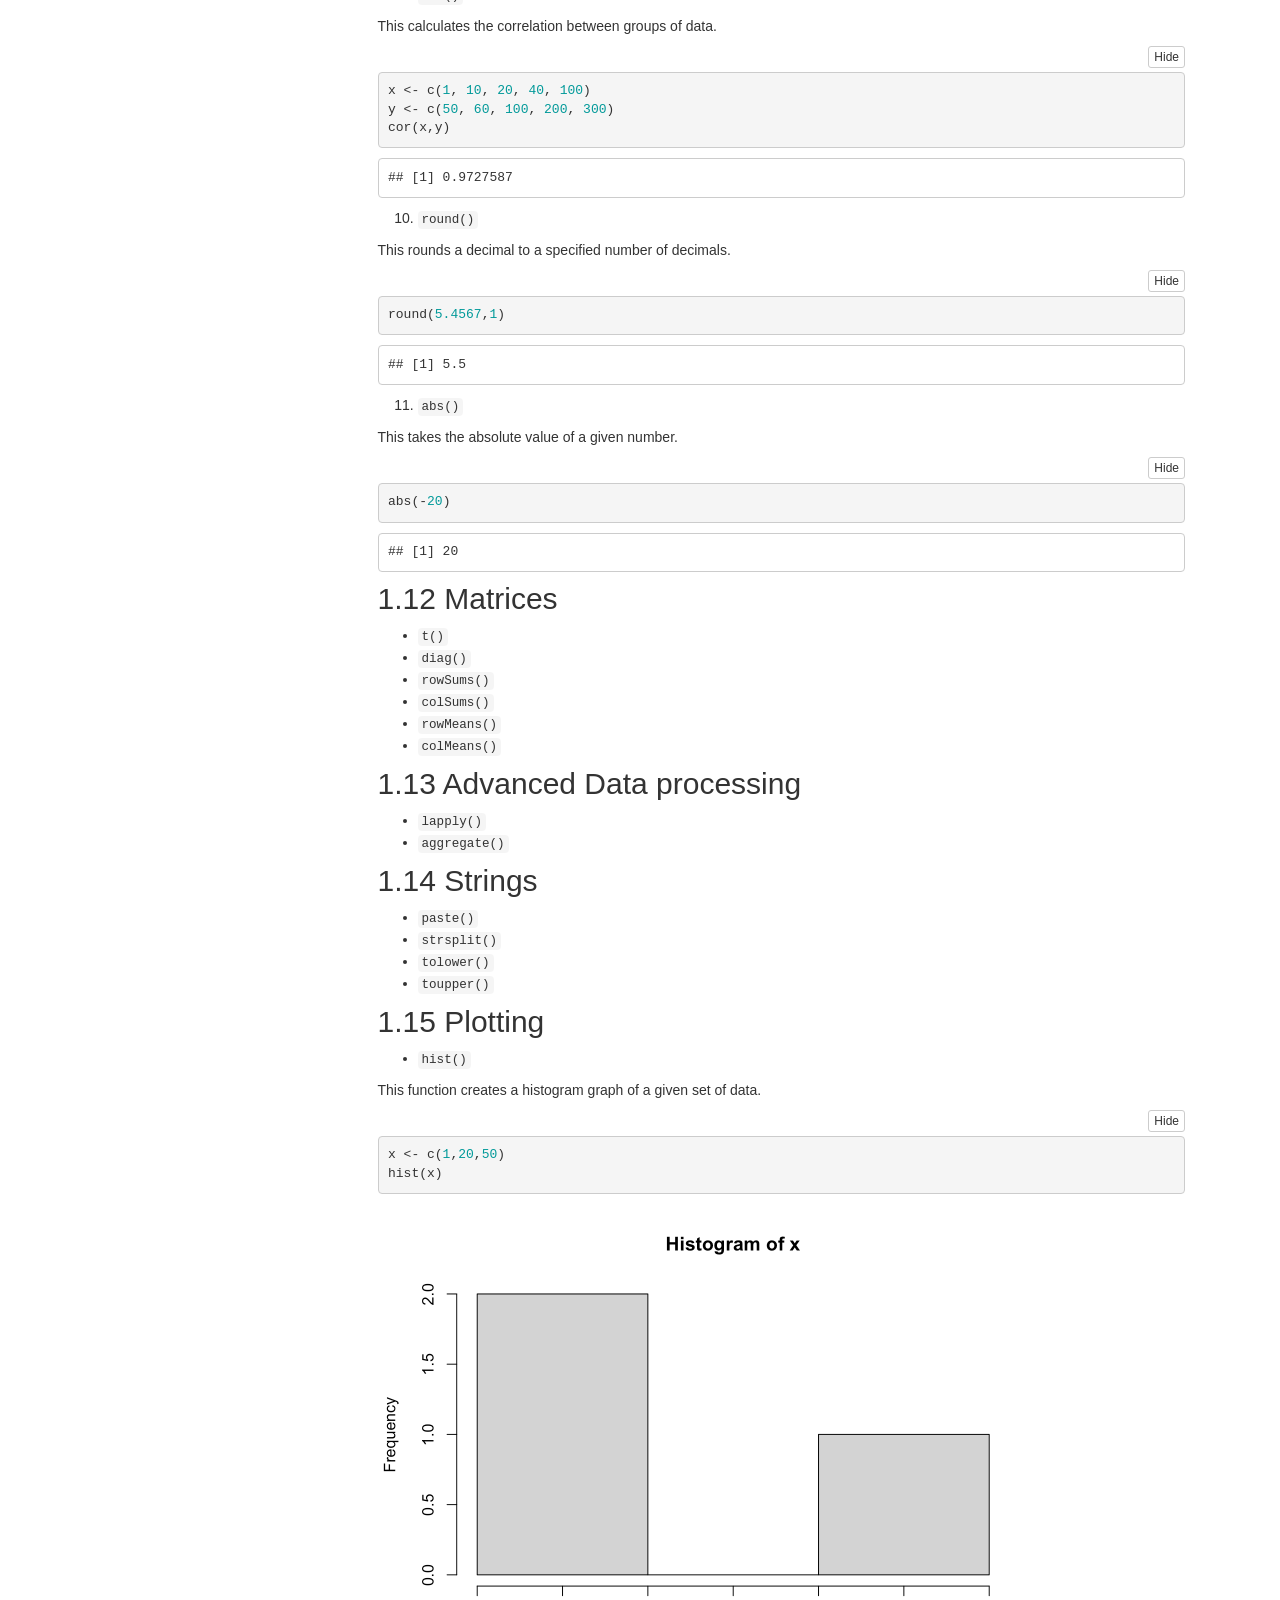
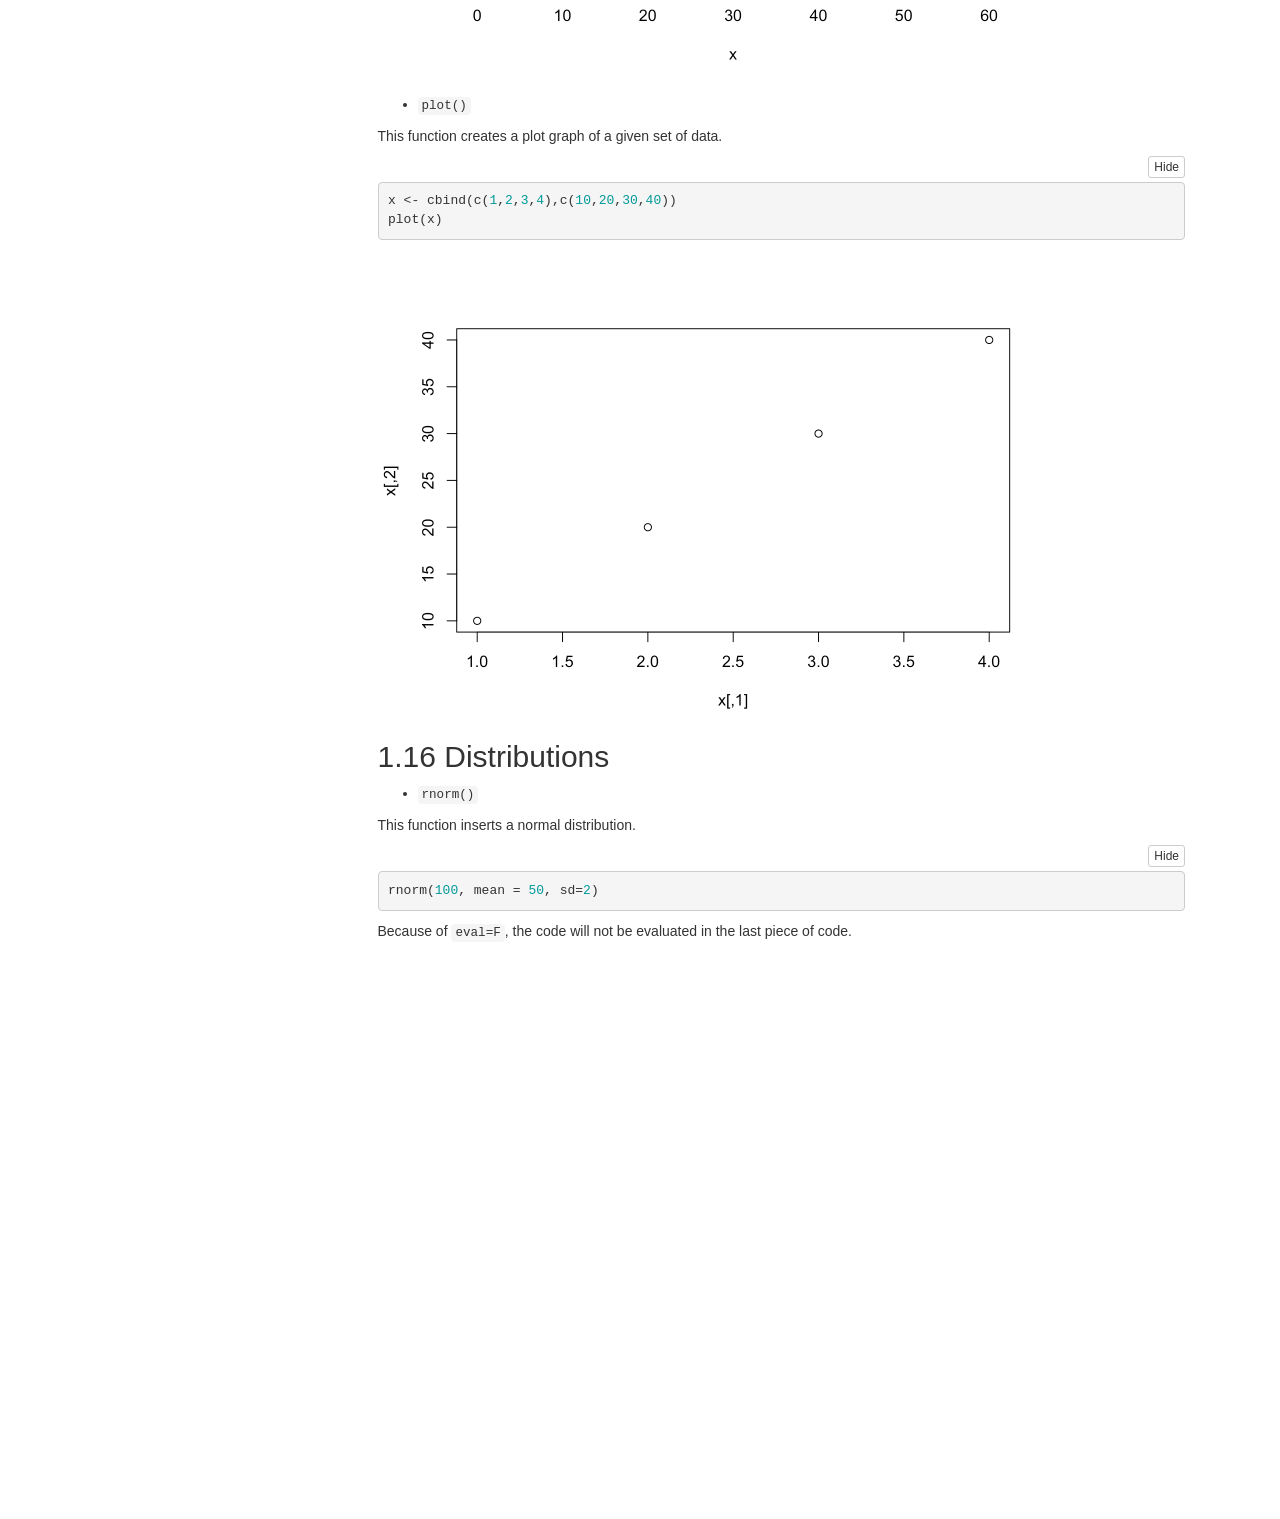
==== commit f29e676f: "." ====
--- a/docs/dictionary.html
+++ b/docs/dictionary.html
@@ -443,11 +443,12 @@
 ##  [3] &quot;data_wrangling.html&quot;       &quot;data_wrangling.Rmd&quot;       
 ##  [5] &quot;dictionary.Rmd&quot;            &quot;docs&quot;                     
 ##  [7] &quot;ggplot_graphs.Rmd&quot;         &quot;images&quot;                   
-##  [9] &quot;index.Rmd&quot;                 &quot;journal_files&quot;            
-## [11] &quot;journal.Rmd&quot;               &quot;lab_journal_website.Rproj&quot;
-## [13] &quot;links.Rmd&quot;                 &quot;machine_learning.Rmd&quot;     
-## [15] &quot;README.md&quot;                 &quot;site_libs&quot;                
-## [17] &quot;style.css&quot;                 &quot;testfile.rds&quot;</code></pre>
+##  [9] &quot;index.Rmd&quot;                 &quot;journal_cache&quot;            
+## [11] &quot;journal_files&quot;             &quot;journal.Rmd&quot;              
+## [13] &quot;lab_journal_website.Rproj&quot; &quot;links.Rmd&quot;                
+## [15] &quot;machine_learning.Rmd&quot;      &quot;README.md&quot;                
+## [17] &quot;site_libs&quot;                 &quot;style.css&quot;                
+## [19] &quot;testfile.rds&quot;</code></pre>
 <p>…</p>
 <hr />
 </div>
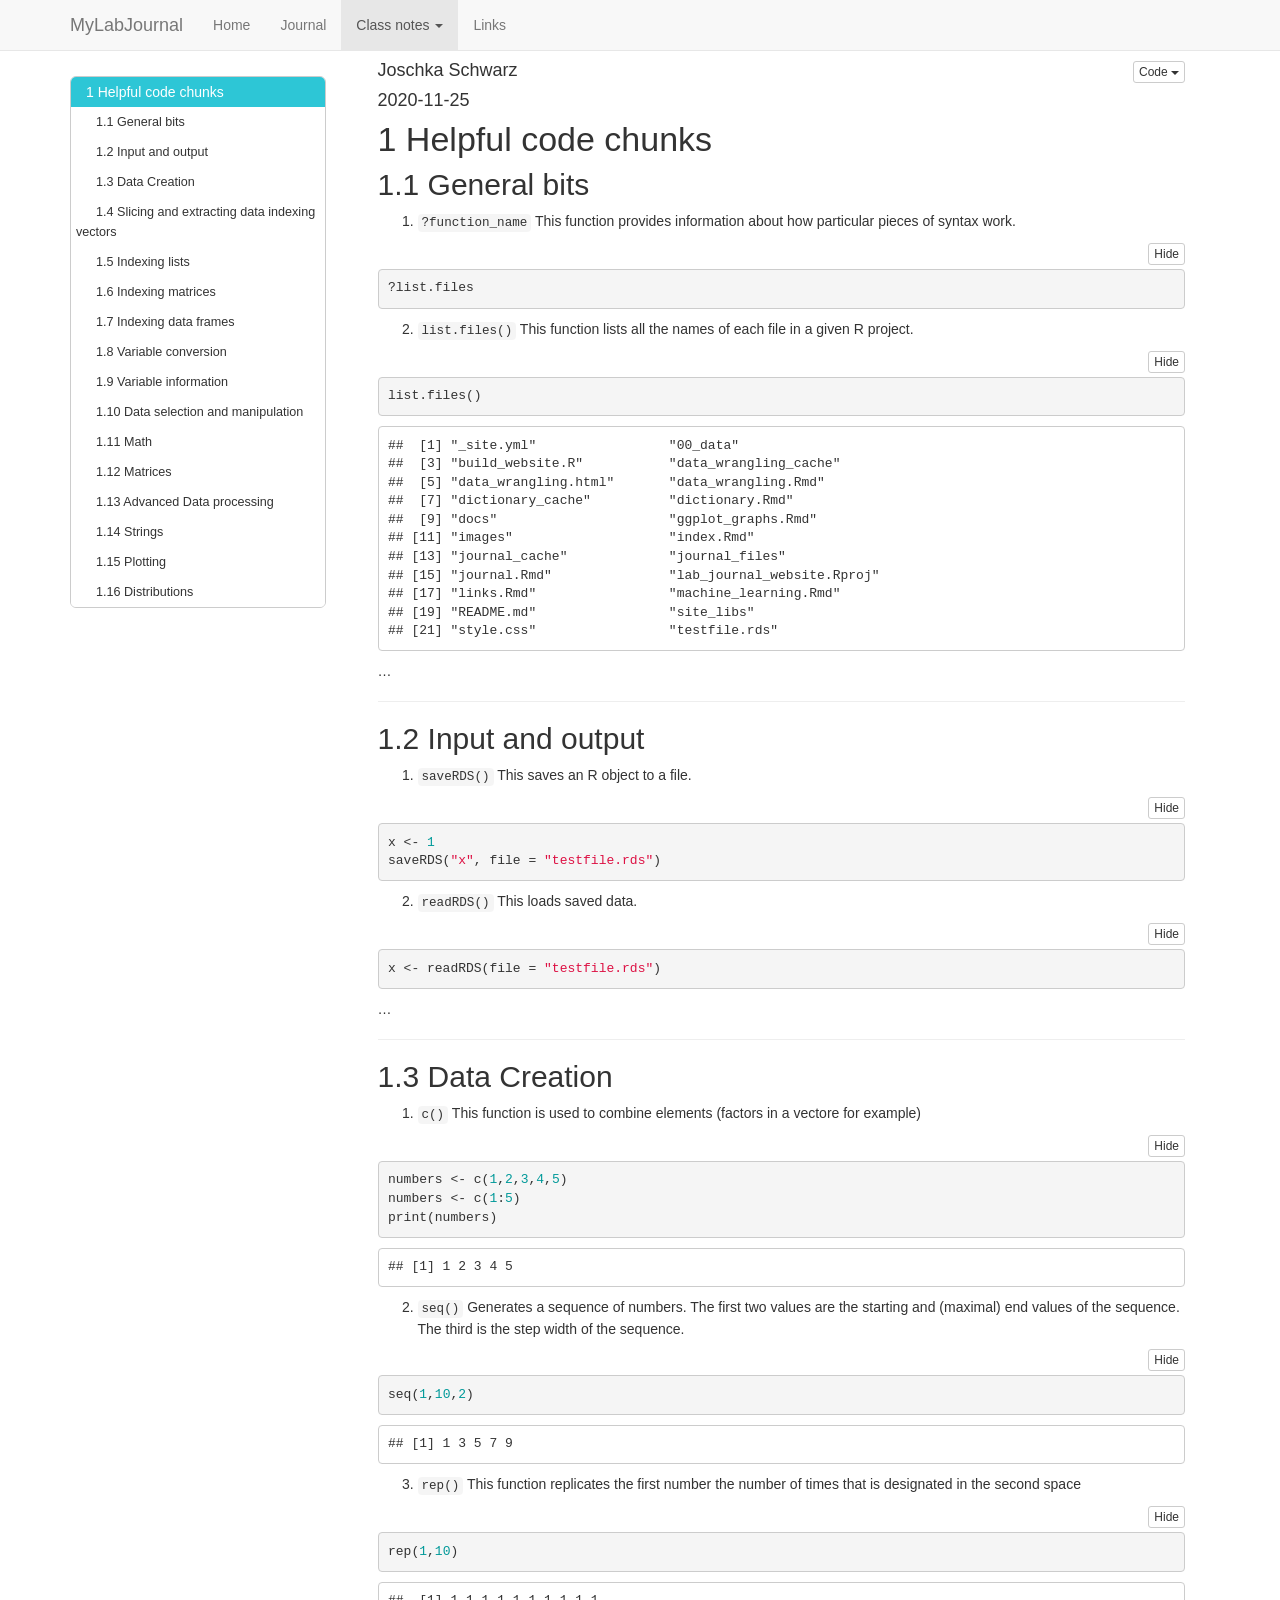
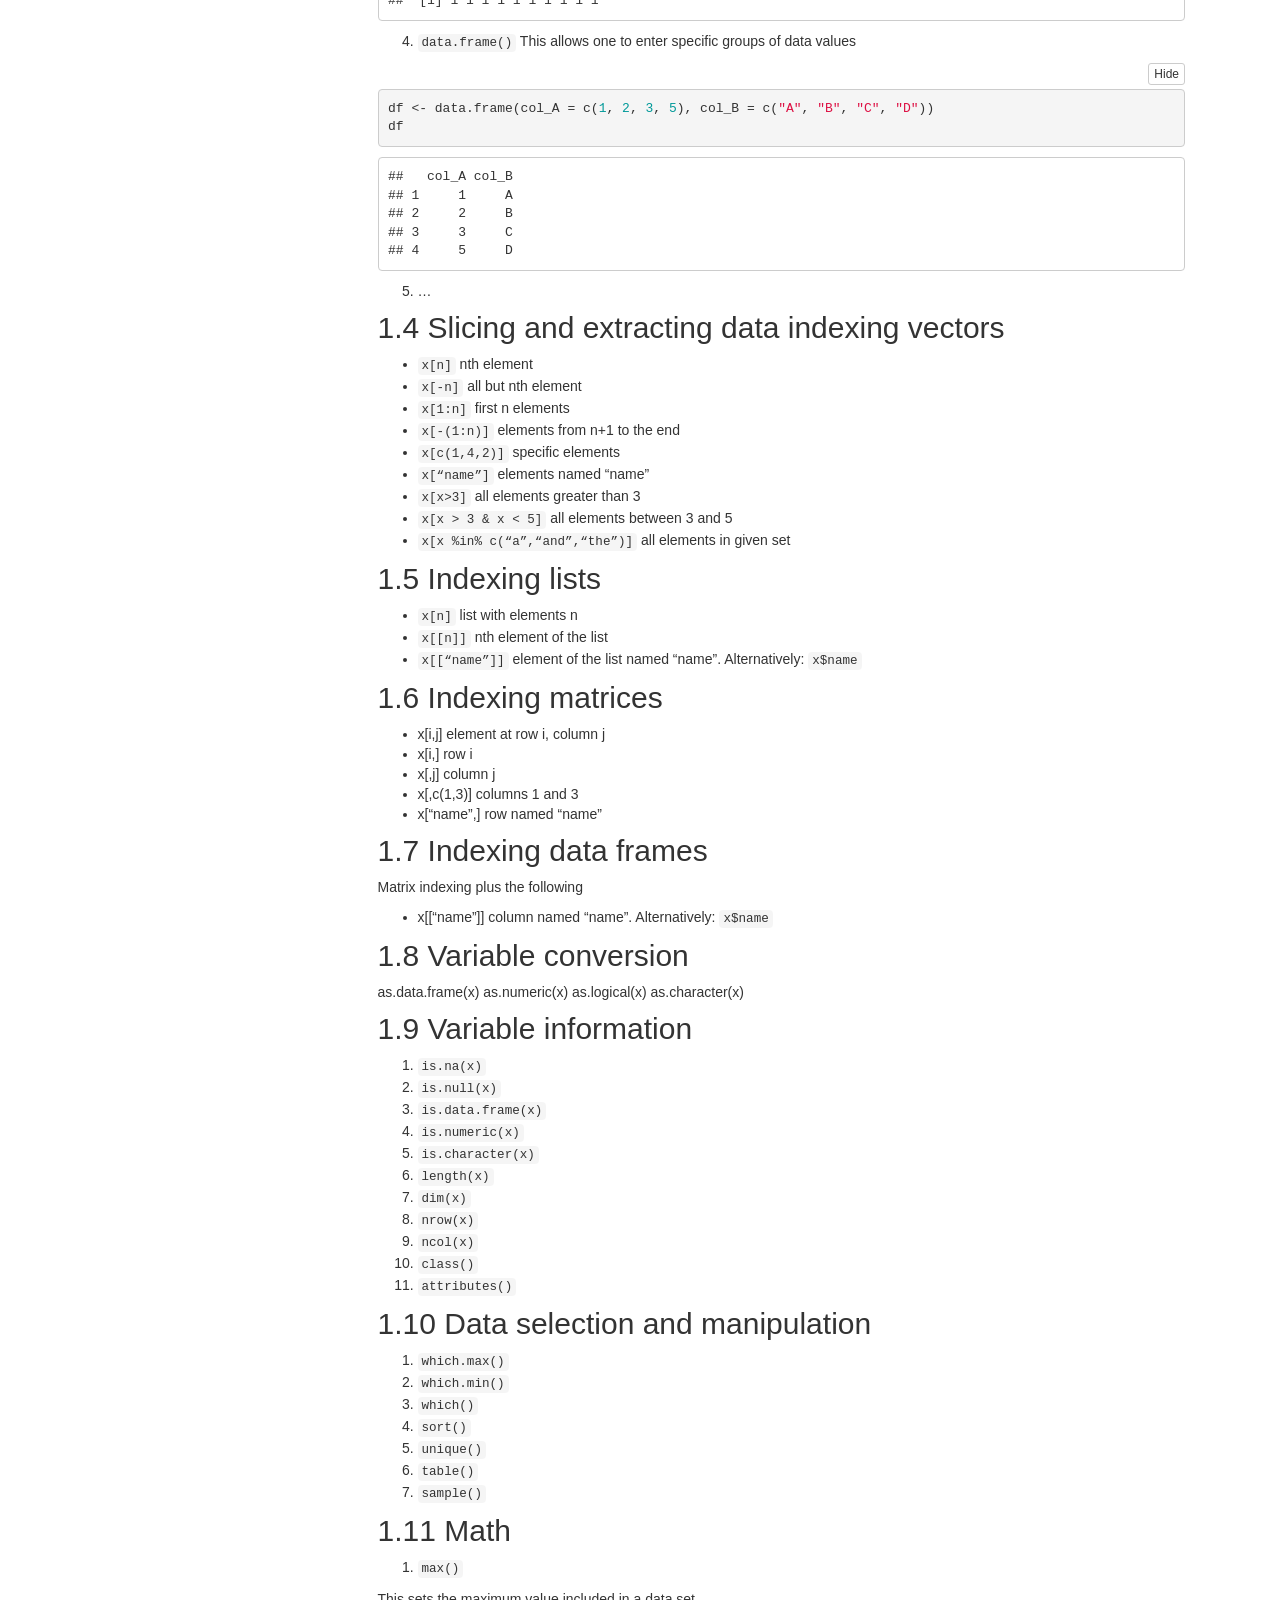
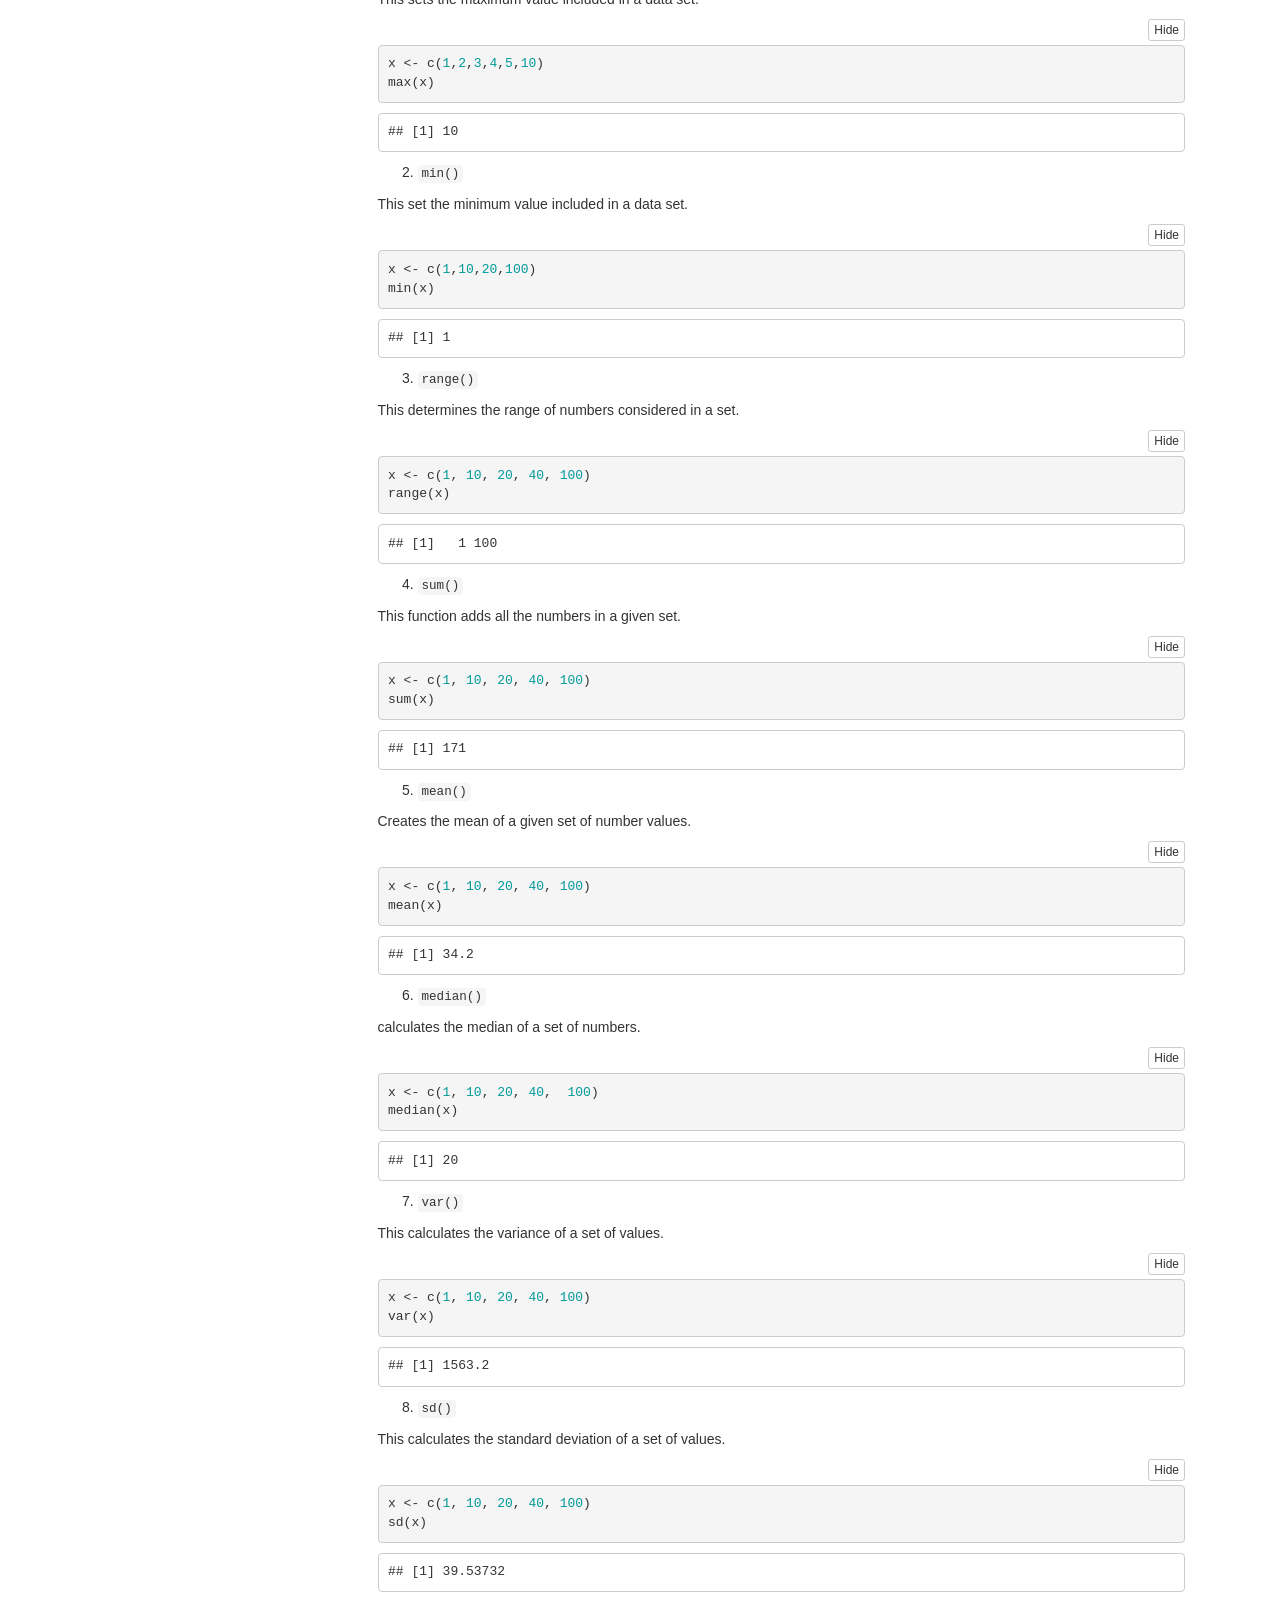
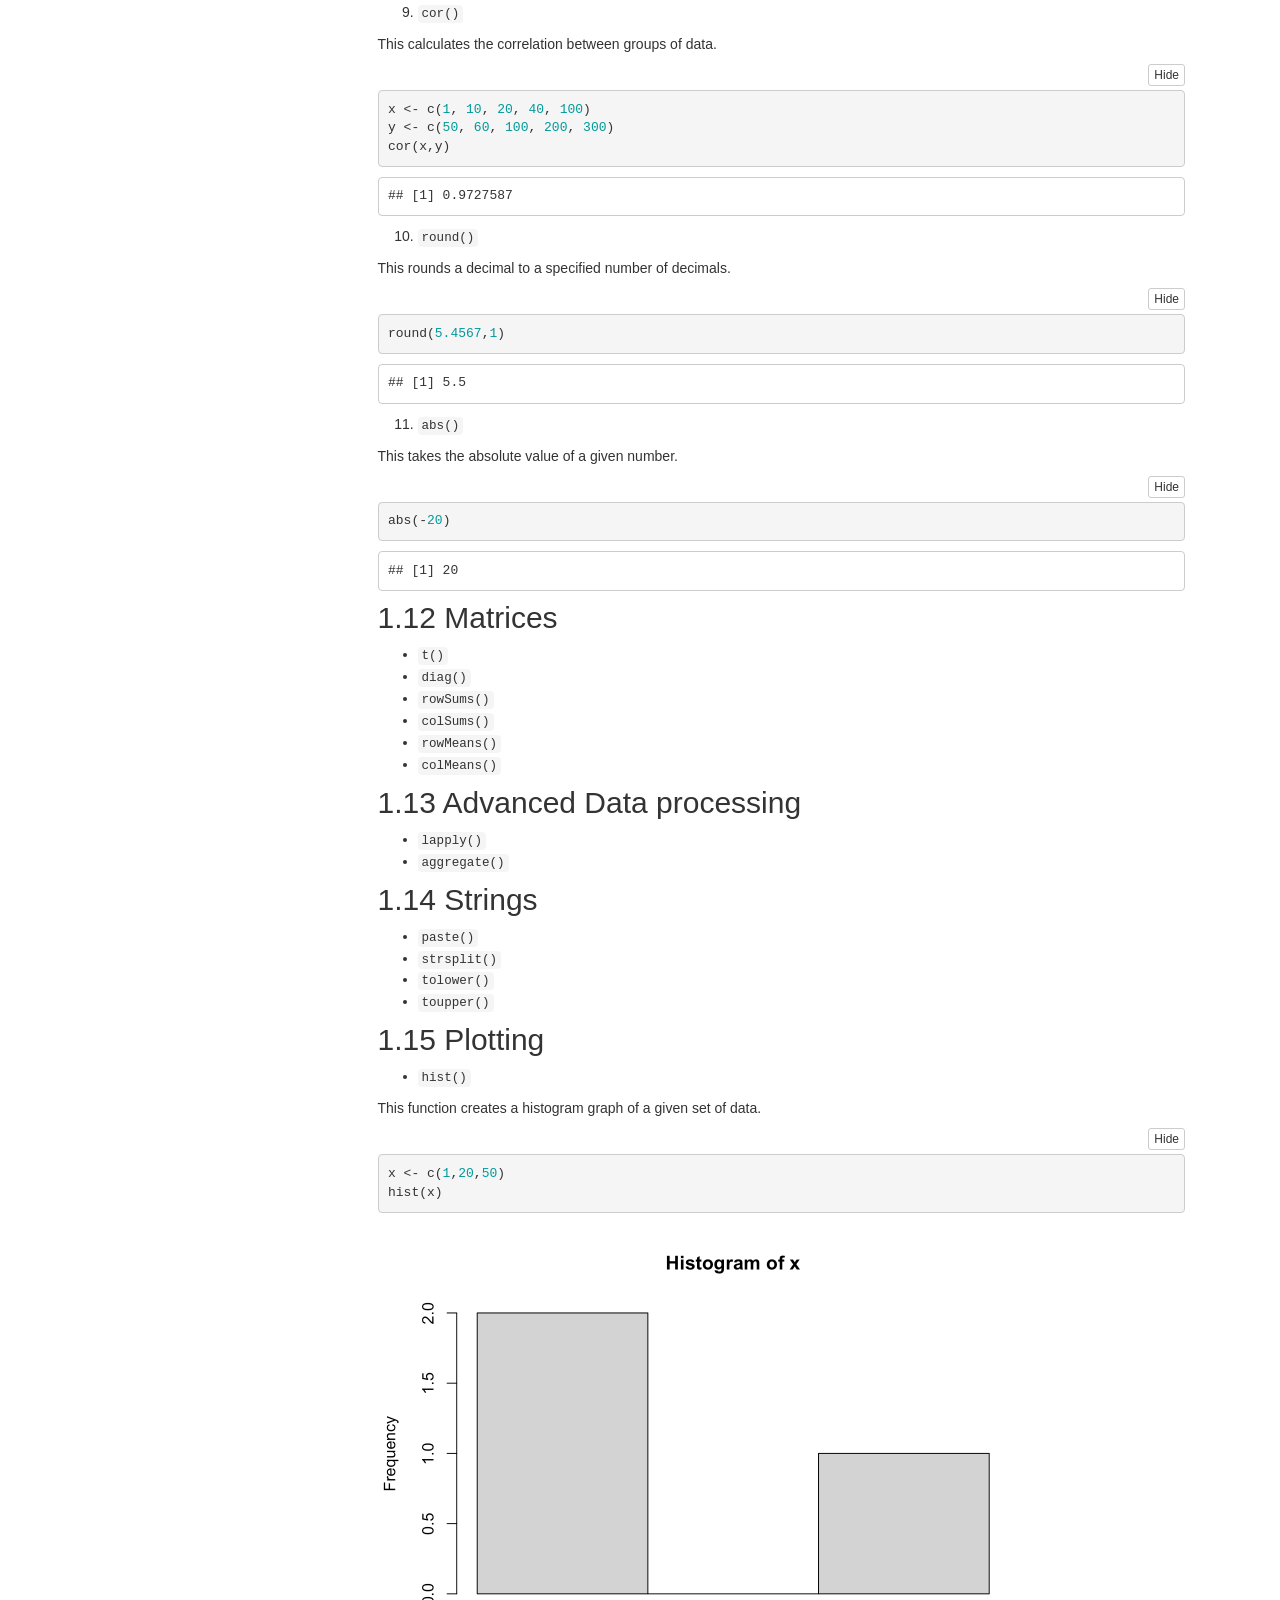
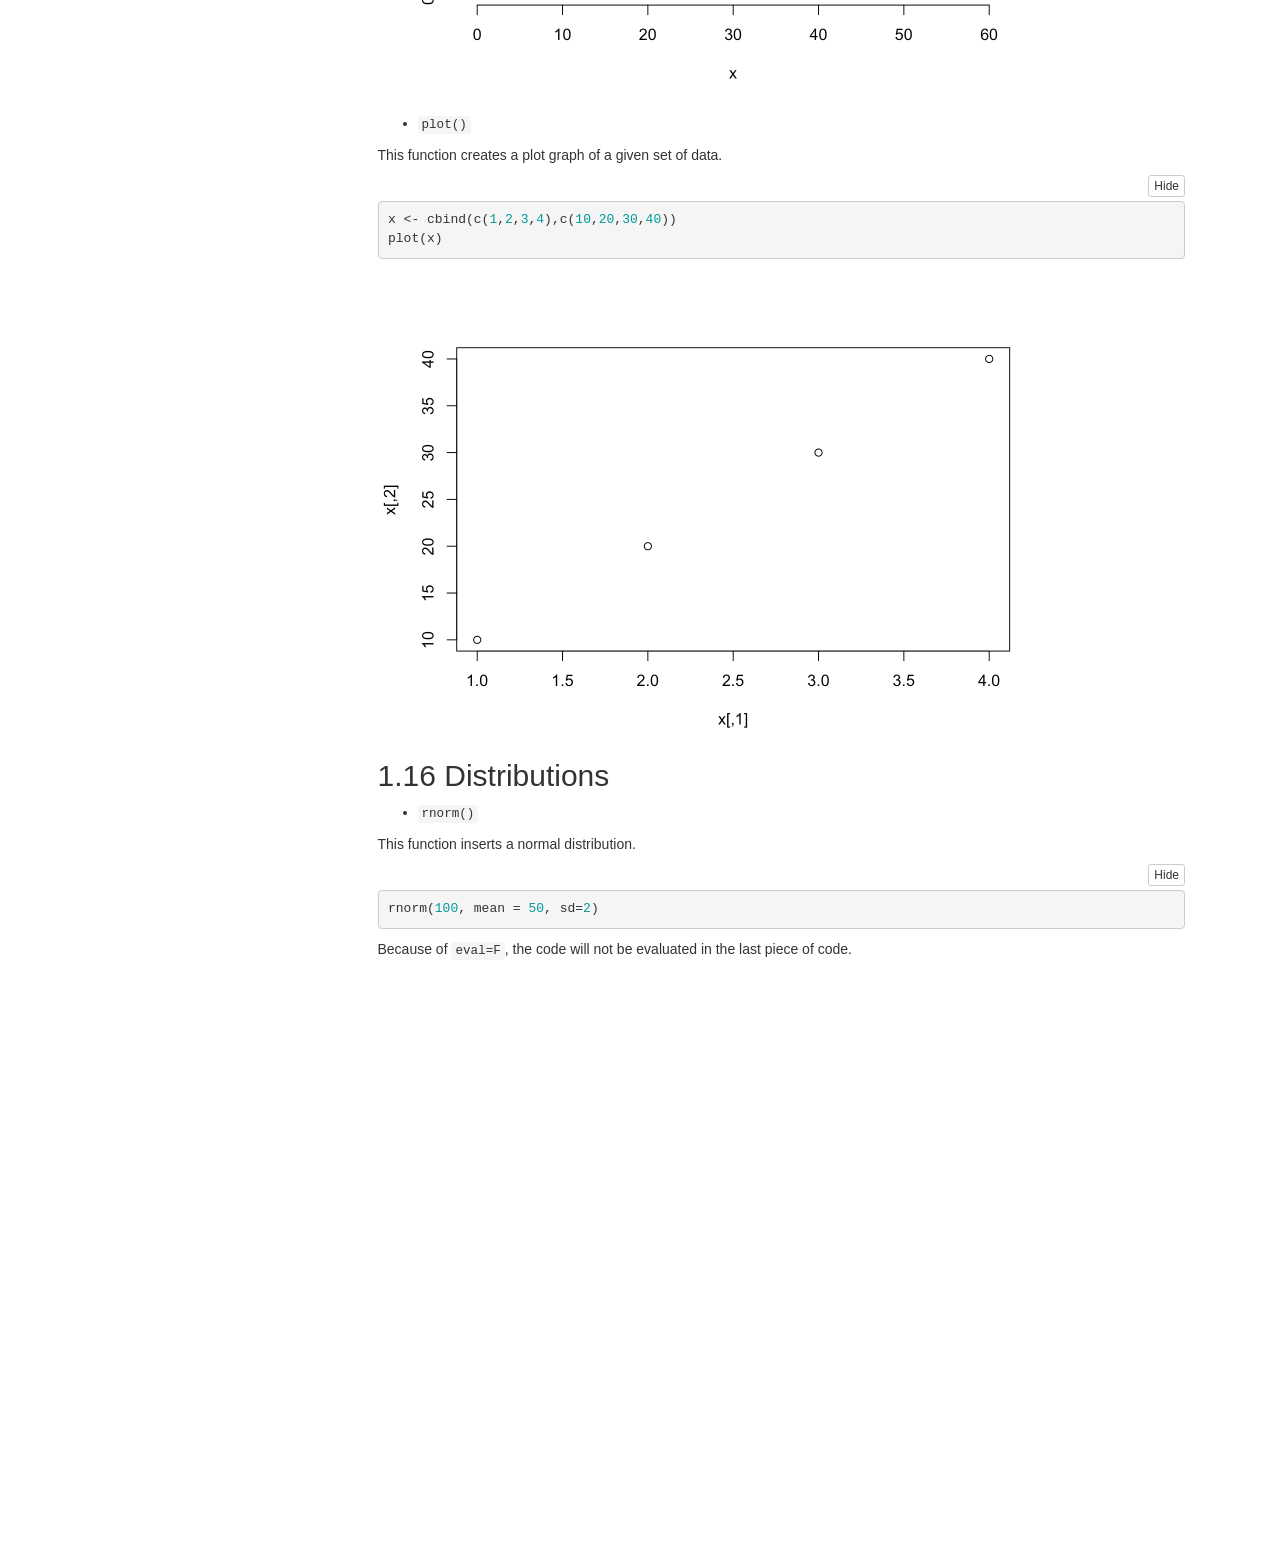
==== commit 36b99a09: "canyon added" ====
--- a/docs/dictionary.html
+++ b/docs/dictionary.html
@@ -439,16 +439,17 @@
 <li><code>list.files()</code> This function lists all the names of each file in a given R project.</li>
 </ol>
 <pre class="r"><code>list.files()</code></pre>
-<pre><code>##  [1] &quot;_site.yml&quot;                 &quot;build_website.R&quot;          
-##  [3] &quot;data_wrangling.html&quot;       &quot;data_wrangling.Rmd&quot;       
-##  [5] &quot;dictionary.Rmd&quot;            &quot;docs&quot;                     
-##  [7] &quot;ggplot_graphs.Rmd&quot;         &quot;images&quot;                   
-##  [9] &quot;index.Rmd&quot;                 &quot;journal_cache&quot;            
-## [11] &quot;journal_files&quot;             &quot;journal.Rmd&quot;              
-## [13] &quot;lab_journal_website.Rproj&quot; &quot;links.Rmd&quot;                
-## [15] &quot;machine_learning.Rmd&quot;      &quot;README.md&quot;                
-## [17] &quot;site_libs&quot;                 &quot;style.css&quot;                
-## [19] &quot;testfile.rds&quot;</code></pre>
+<pre><code>##  [1] &quot;_site.yml&quot;                 &quot;00_data&quot;                  
+##  [3] &quot;build_website.R&quot;           &quot;data_wrangling_cache&quot;     
+##  [5] &quot;data_wrangling.html&quot;       &quot;data_wrangling.Rmd&quot;       
+##  [7] &quot;dictionary_cache&quot;          &quot;dictionary.Rmd&quot;           
+##  [9] &quot;docs&quot;                      &quot;ggplot_graphs.Rmd&quot;        
+## [11] &quot;images&quot;                    &quot;index.Rmd&quot;                
+## [13] &quot;journal_cache&quot;             &quot;journal_files&quot;            
+## [15] &quot;journal.Rmd&quot;               &quot;lab_journal_website.Rproj&quot;
+## [17] &quot;links.Rmd&quot;                 &quot;machine_learning.Rmd&quot;     
+## [19] &quot;README.md&quot;                 &quot;site_libs&quot;                
+## [21] &quot;style.css&quot;                 &quot;testfile.rds&quot;</code></pre>
 <p>…</p>
 <hr />
 </div>
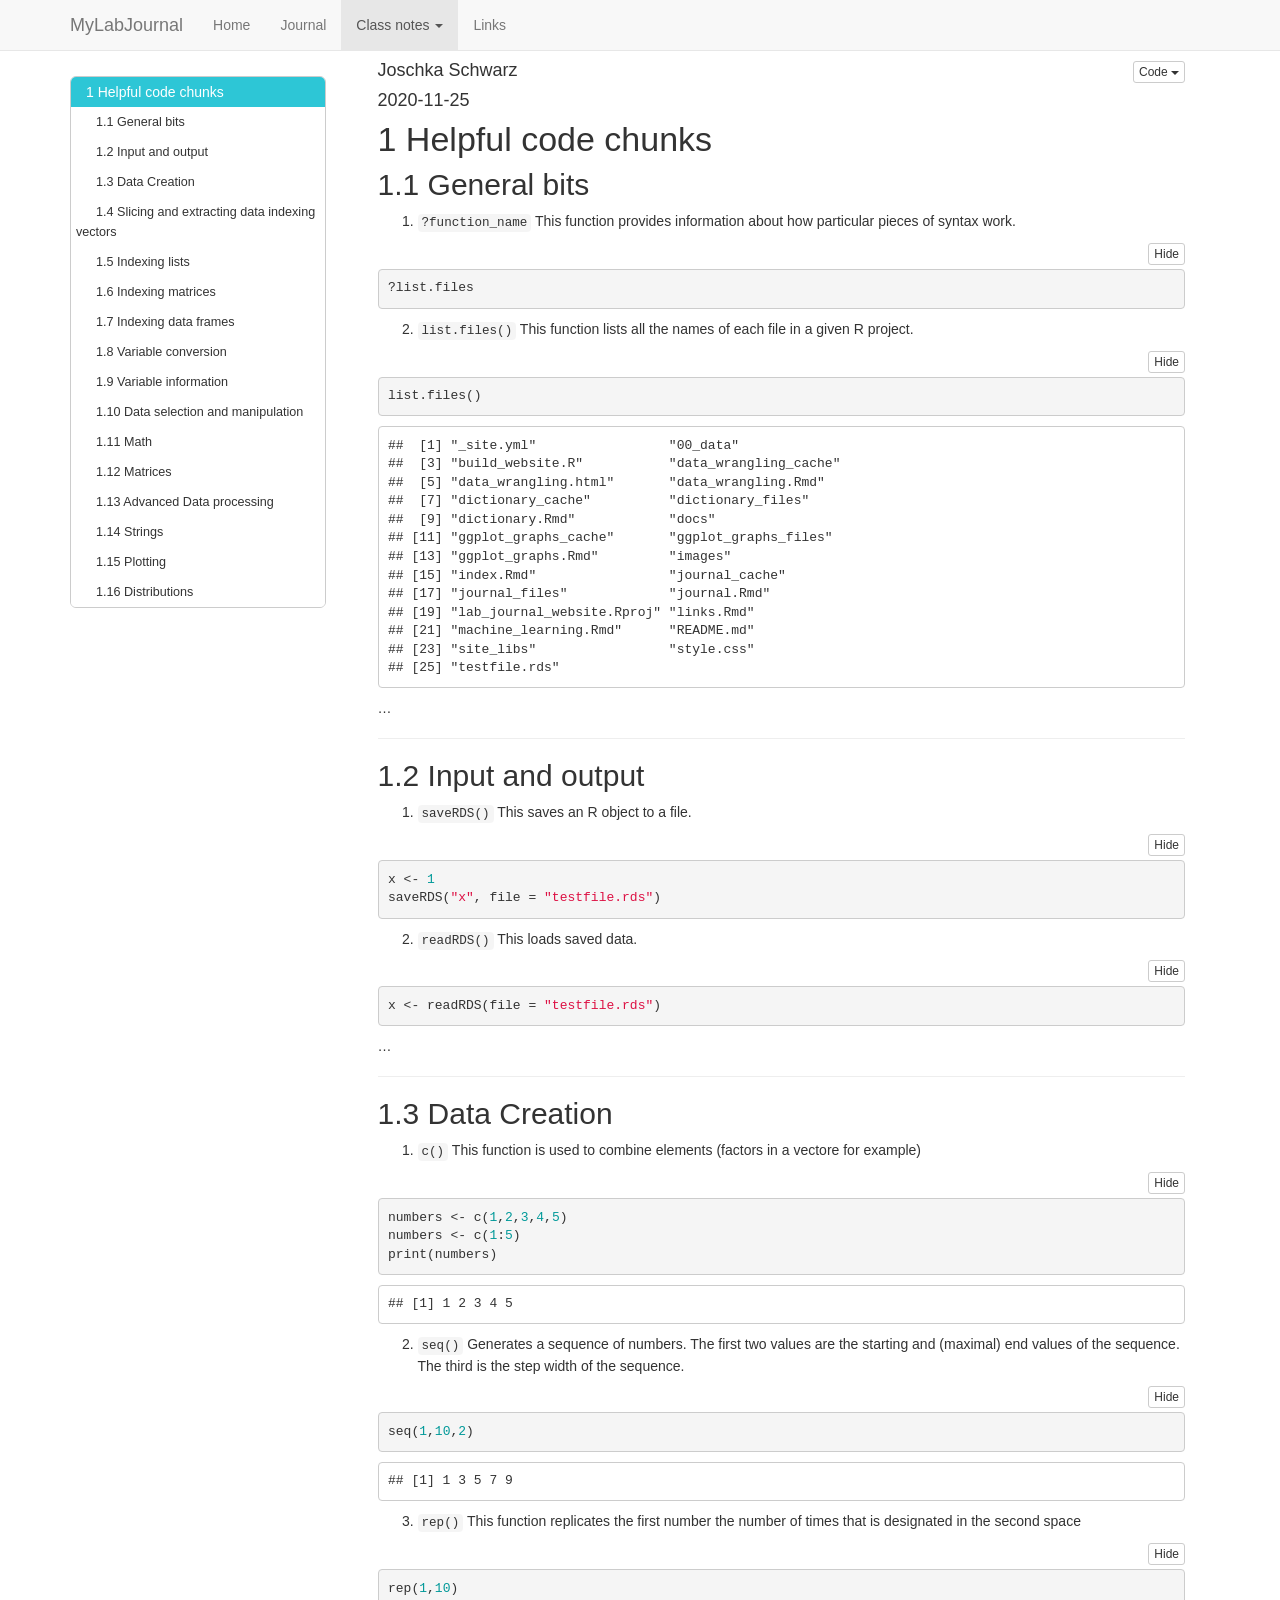
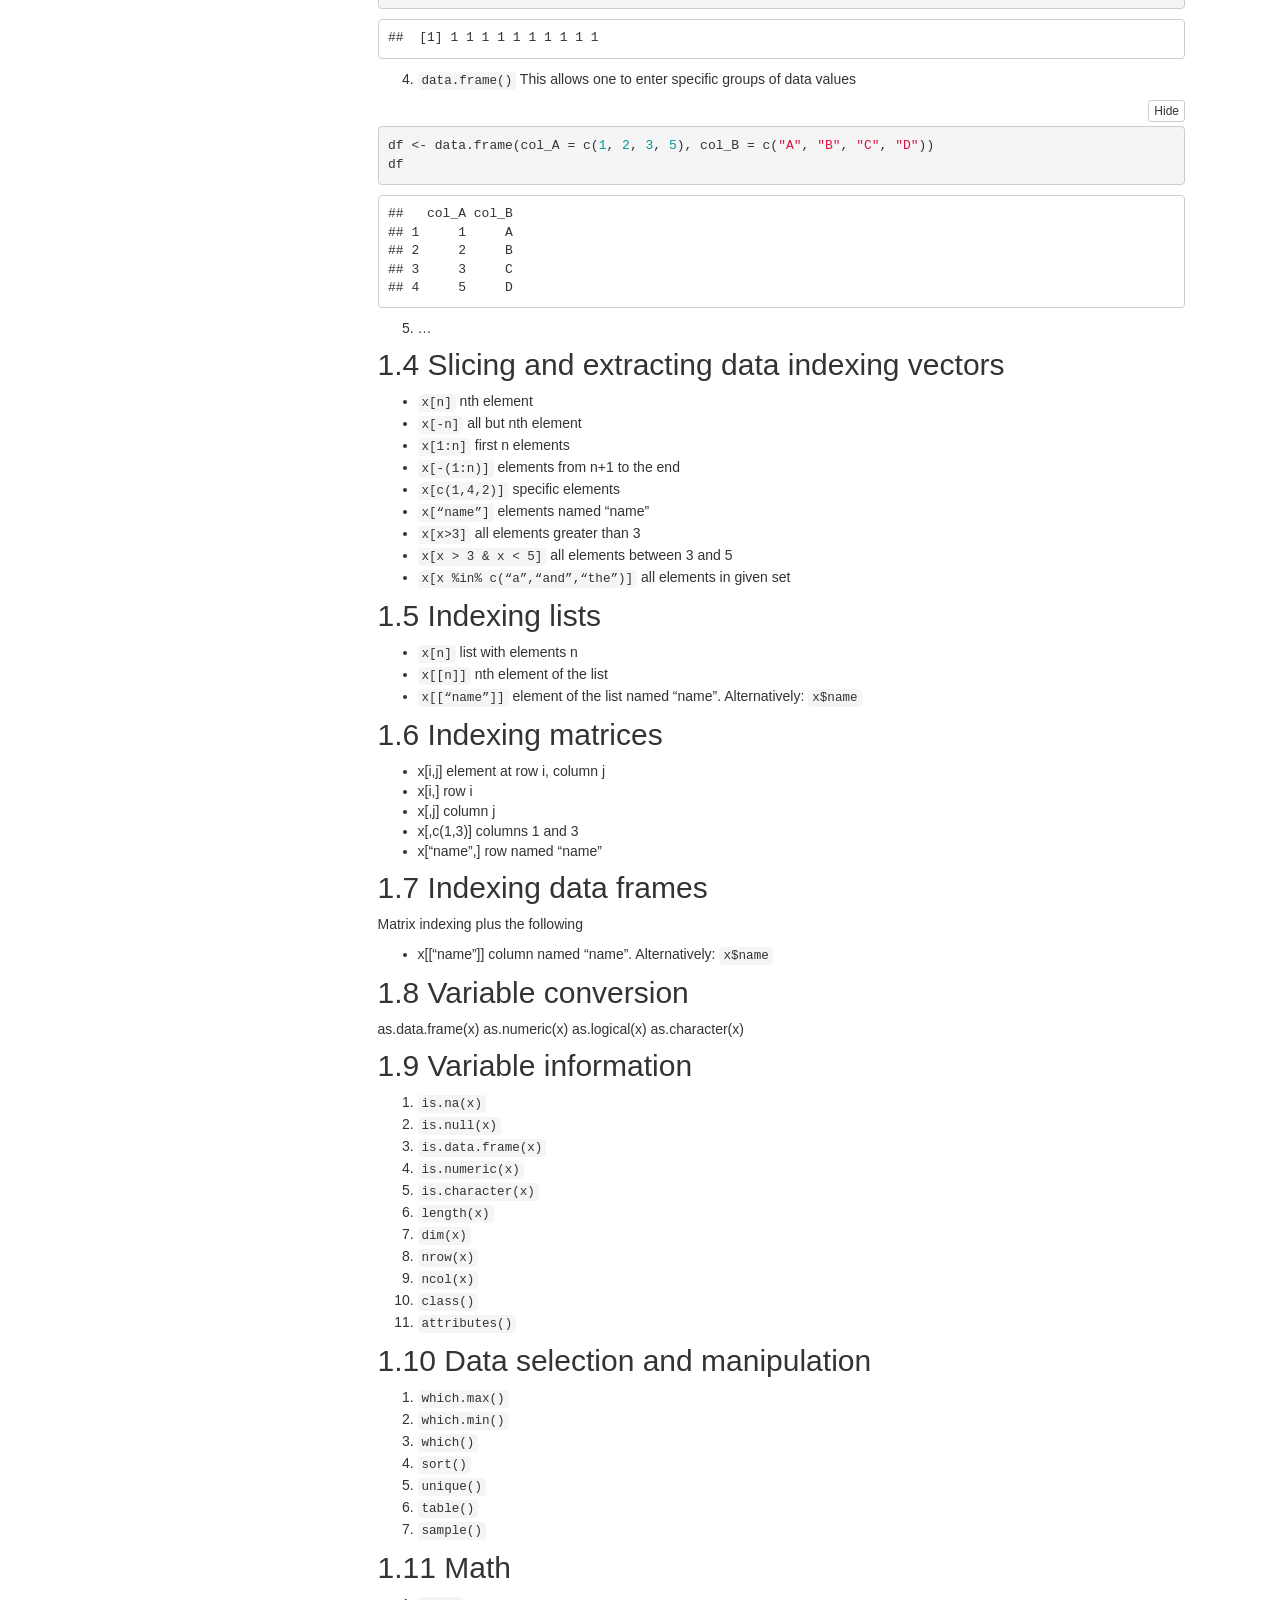
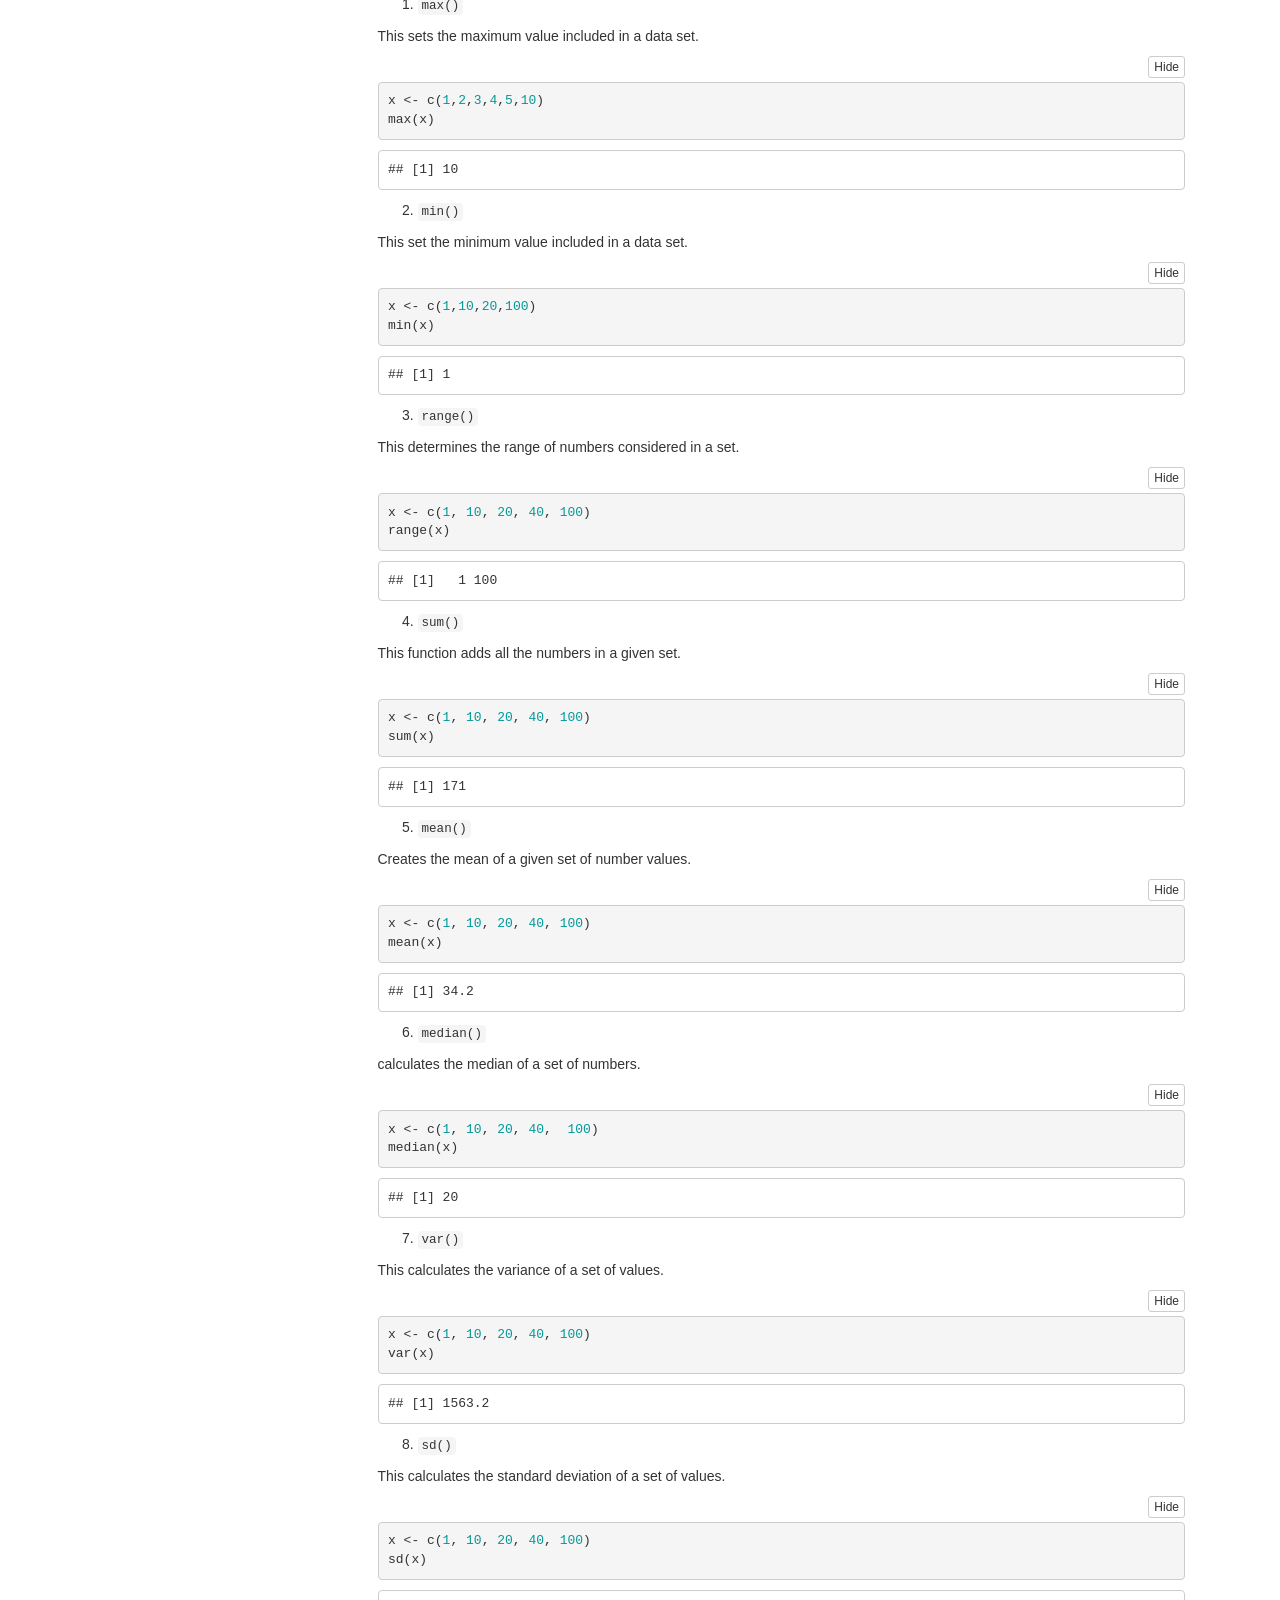
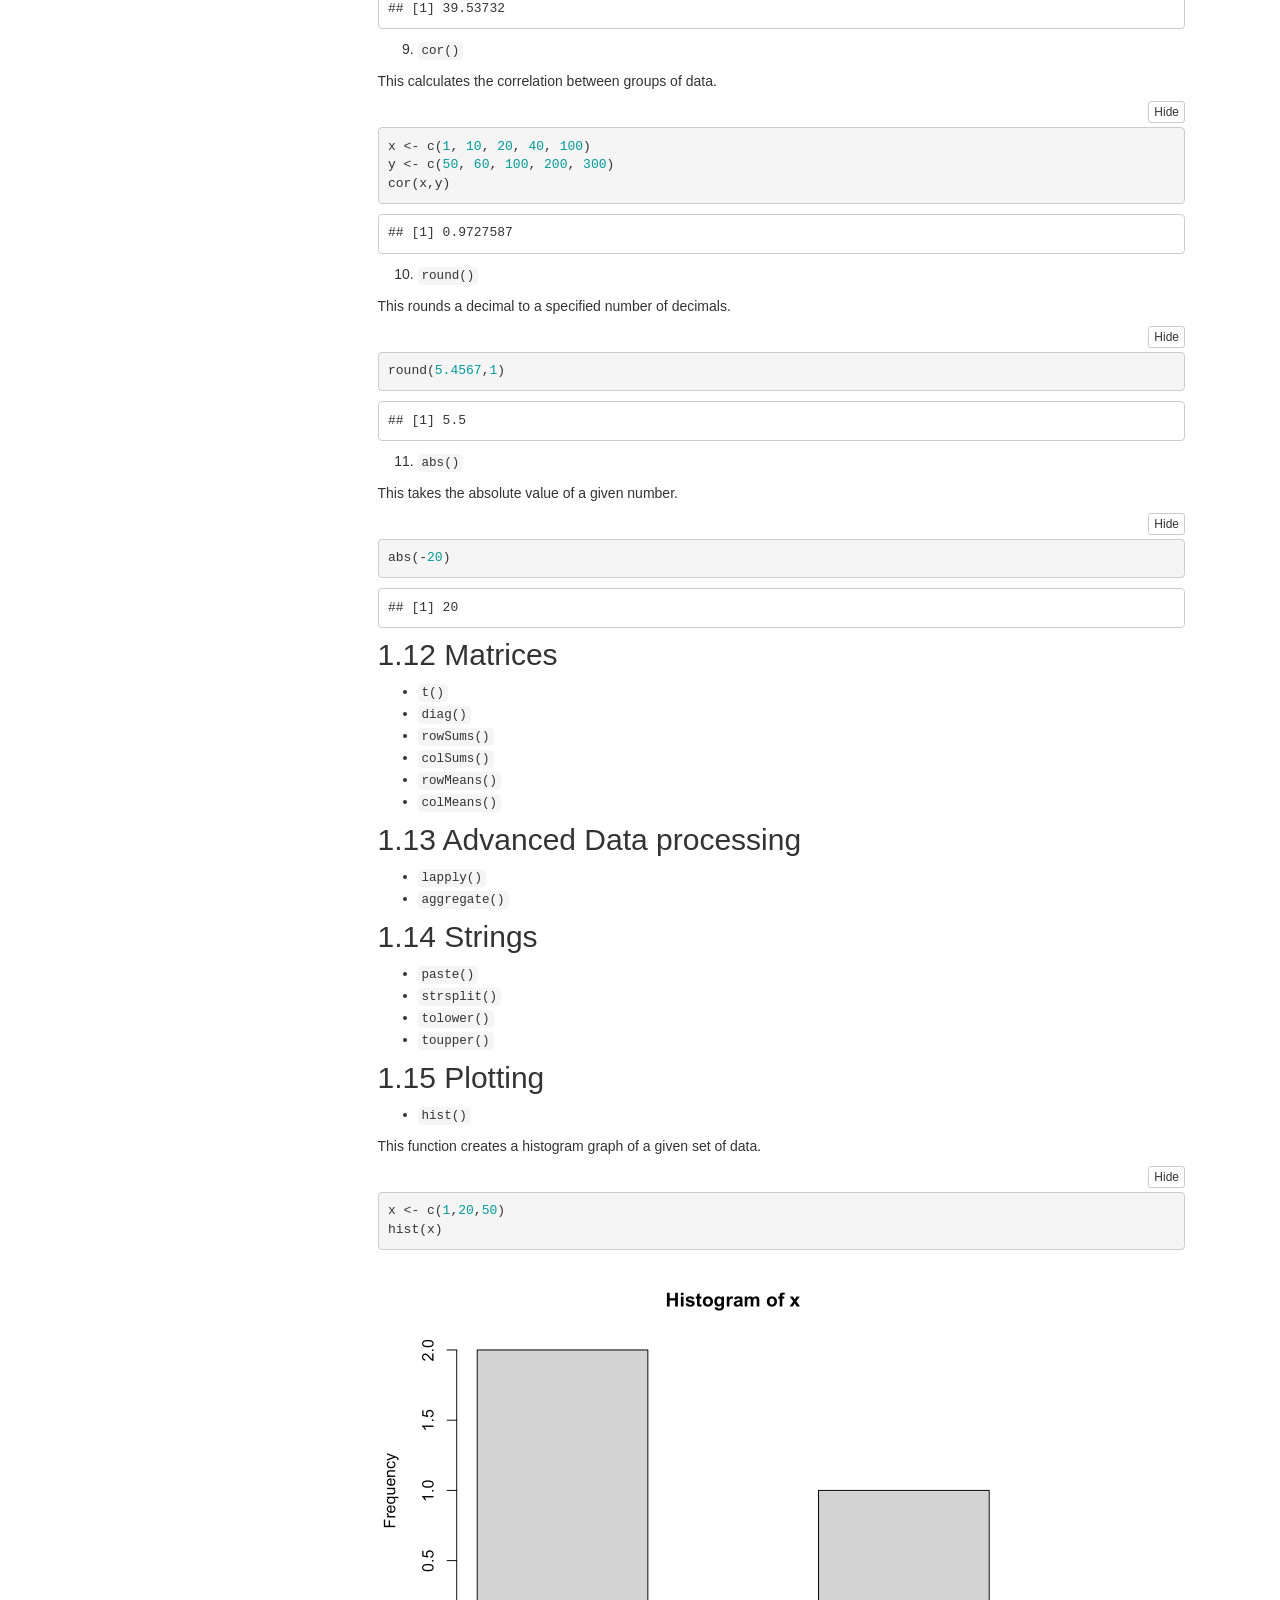
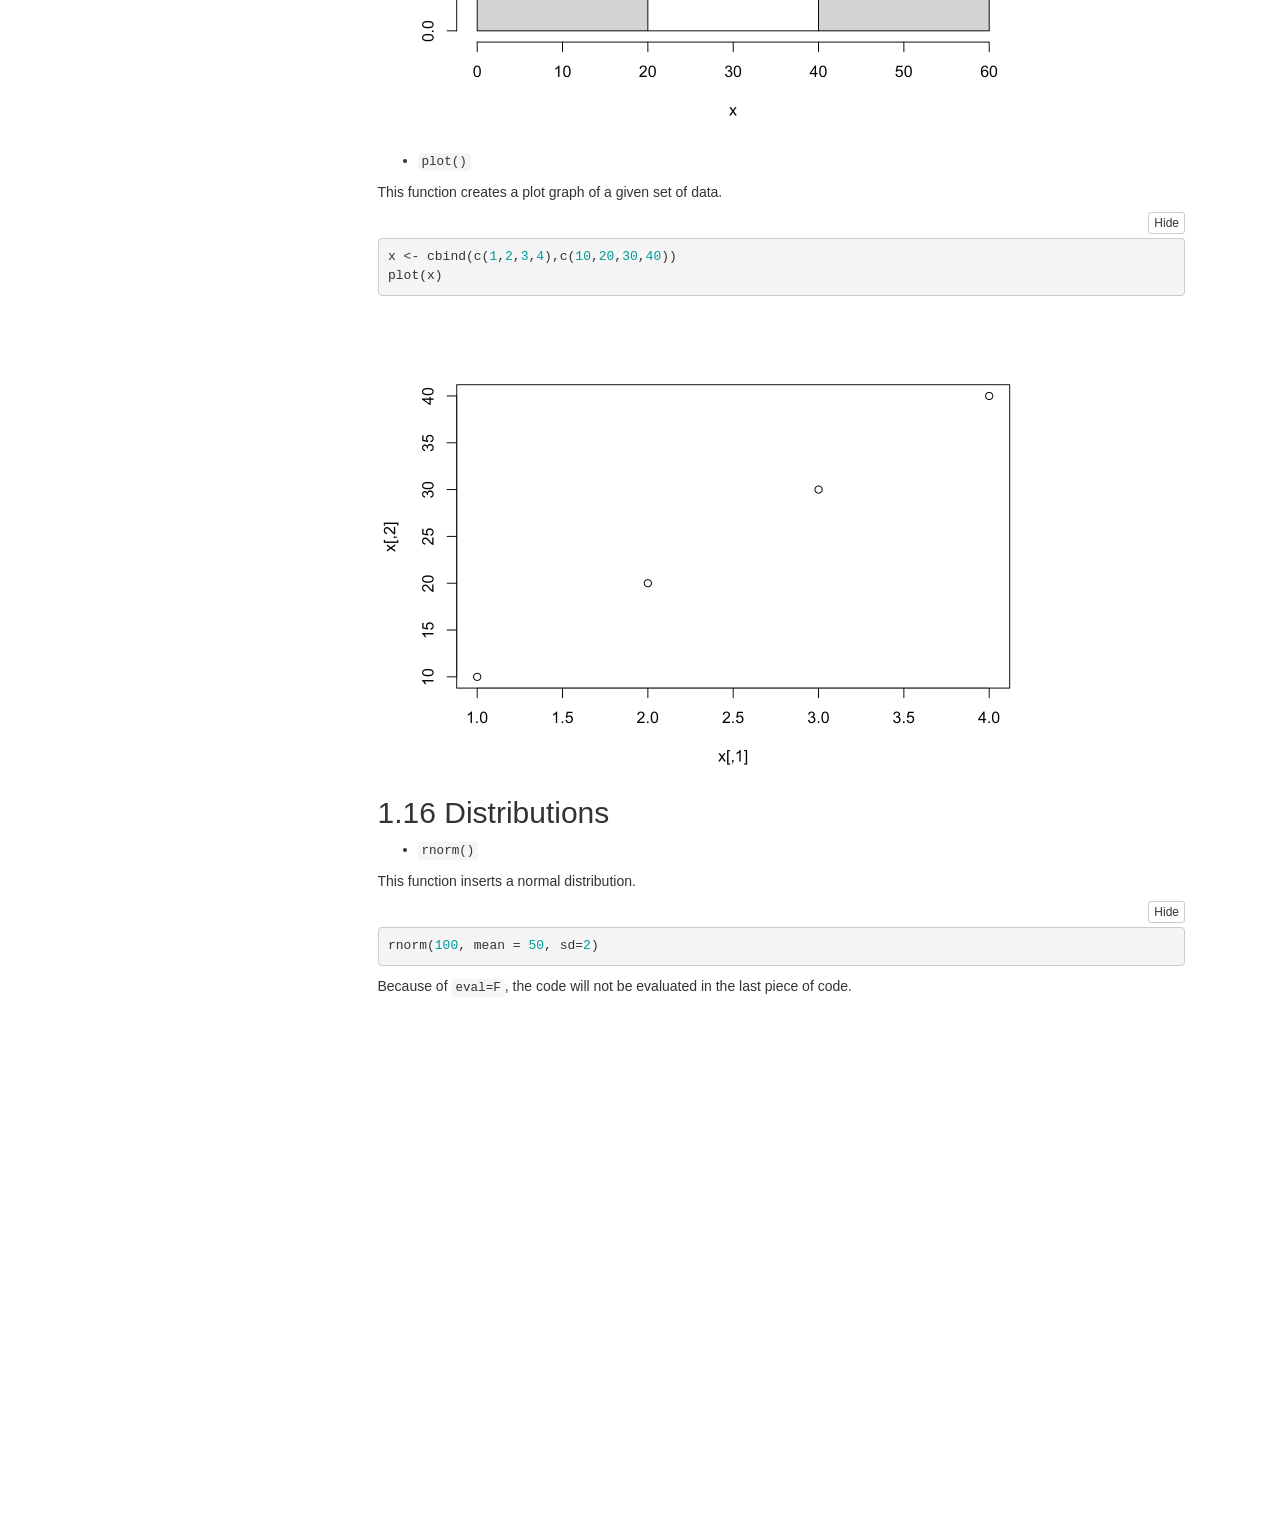
==== commit 71298d27: "update" ====
--- a/docs/dictionary.html
+++ b/docs/dictionary.html
@@ -442,14 +442,16 @@
 <pre><code>##  [1] &quot;_site.yml&quot;                 &quot;00_data&quot;                  
 ##  [3] &quot;build_website.R&quot;           &quot;data_wrangling_cache&quot;     
 ##  [5] &quot;data_wrangling.html&quot;       &quot;data_wrangling.Rmd&quot;       
-##  [7] &quot;dictionary_cache&quot;          &quot;dictionary.Rmd&quot;           
-##  [9] &quot;docs&quot;                      &quot;ggplot_graphs.Rmd&quot;        
-## [11] &quot;images&quot;                    &quot;index.Rmd&quot;                
-## [13] &quot;journal_cache&quot;             &quot;journal_files&quot;            
-## [15] &quot;journal.Rmd&quot;               &quot;lab_journal_website.Rproj&quot;
-## [17] &quot;links.Rmd&quot;                 &quot;machine_learning.Rmd&quot;     
-## [19] &quot;README.md&quot;                 &quot;site_libs&quot;                
-## [21] &quot;style.css&quot;                 &quot;testfile.rds&quot;</code></pre>
+##  [7] &quot;dictionary_cache&quot;          &quot;dictionary_files&quot;         
+##  [9] &quot;dictionary.Rmd&quot;            &quot;docs&quot;                     
+## [11] &quot;ggplot_graphs_cache&quot;       &quot;ggplot_graphs_files&quot;      
+## [13] &quot;ggplot_graphs.Rmd&quot;         &quot;images&quot;                   
+## [15] &quot;index.Rmd&quot;                 &quot;journal_cache&quot;            
+## [17] &quot;journal_files&quot;             &quot;journal.Rmd&quot;              
+## [19] &quot;lab_journal_website.Rproj&quot; &quot;links.Rmd&quot;                
+## [21] &quot;machine_learning.Rmd&quot;      &quot;README.md&quot;                
+## [23] &quot;site_libs&quot;                 &quot;style.css&quot;                
+## [25] &quot;testfile.rds&quot;</code></pre>
 <p>…</p>
 <hr />
 </div>
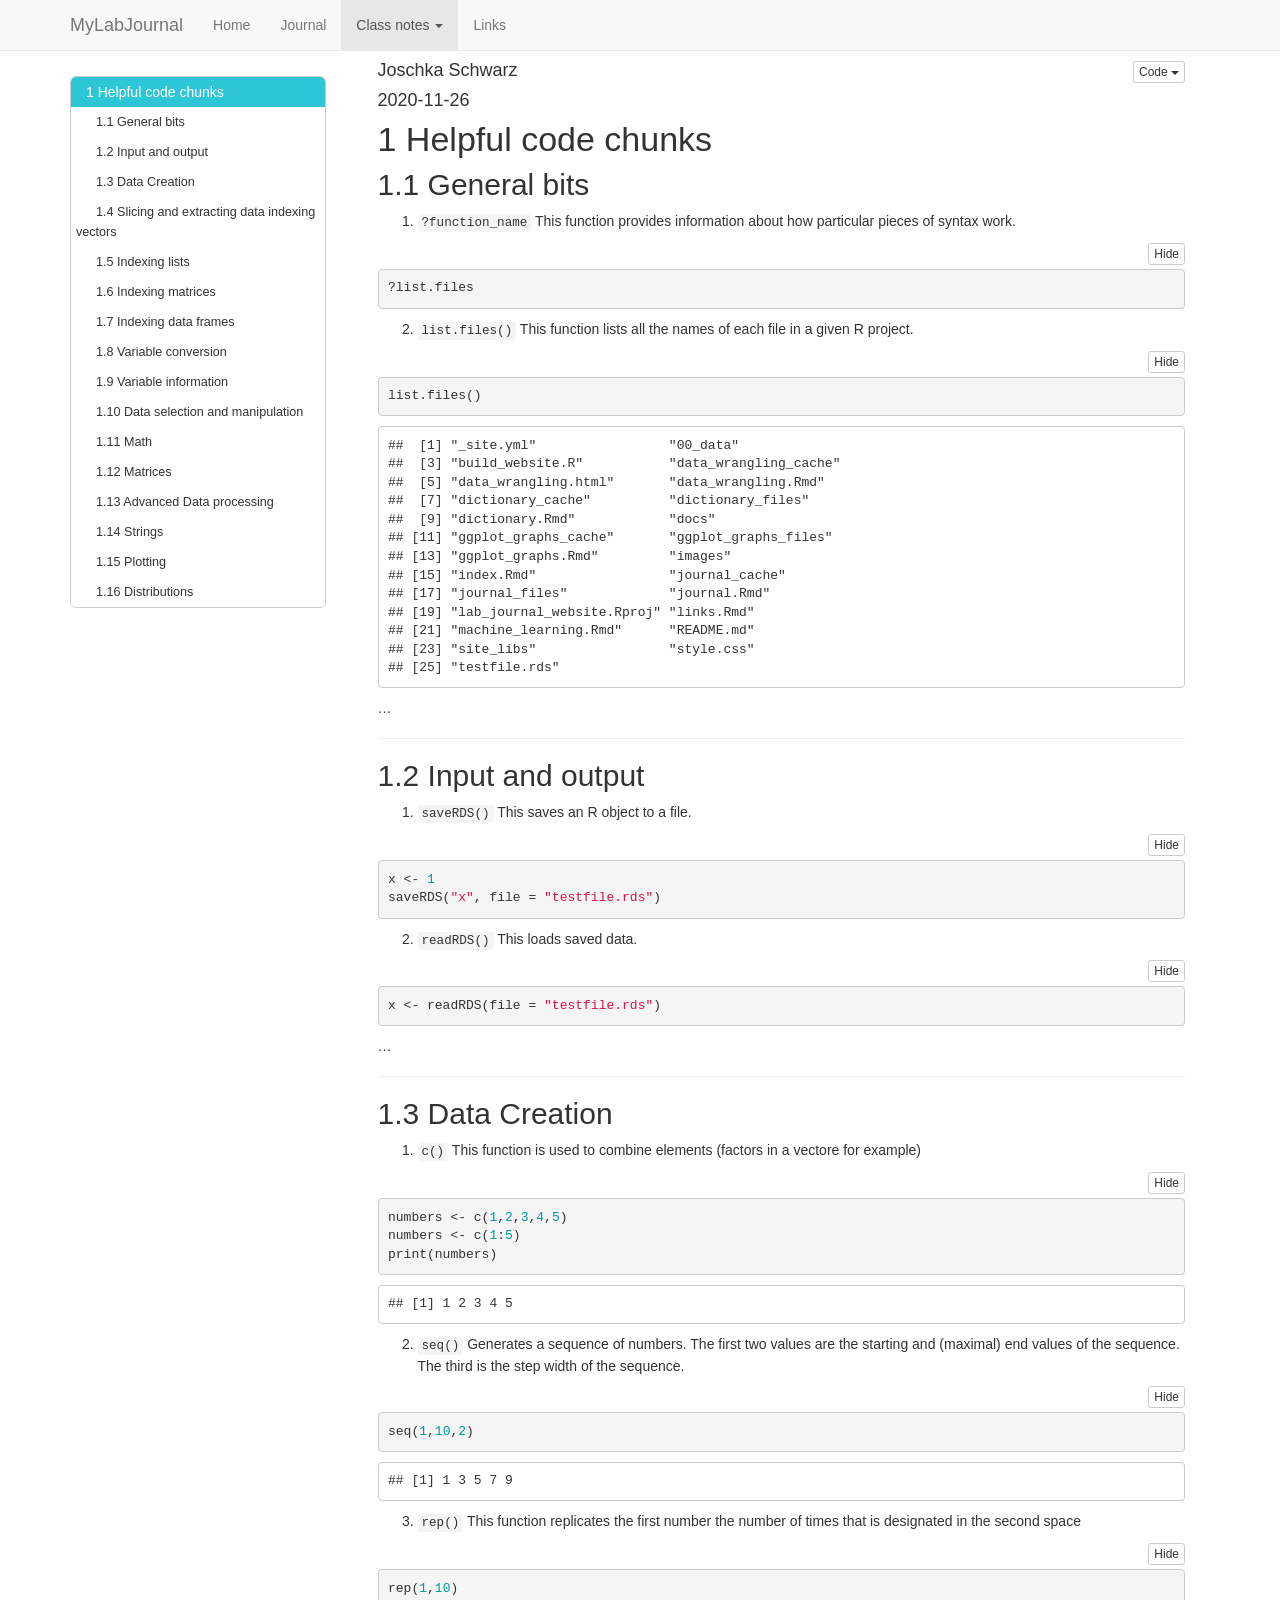
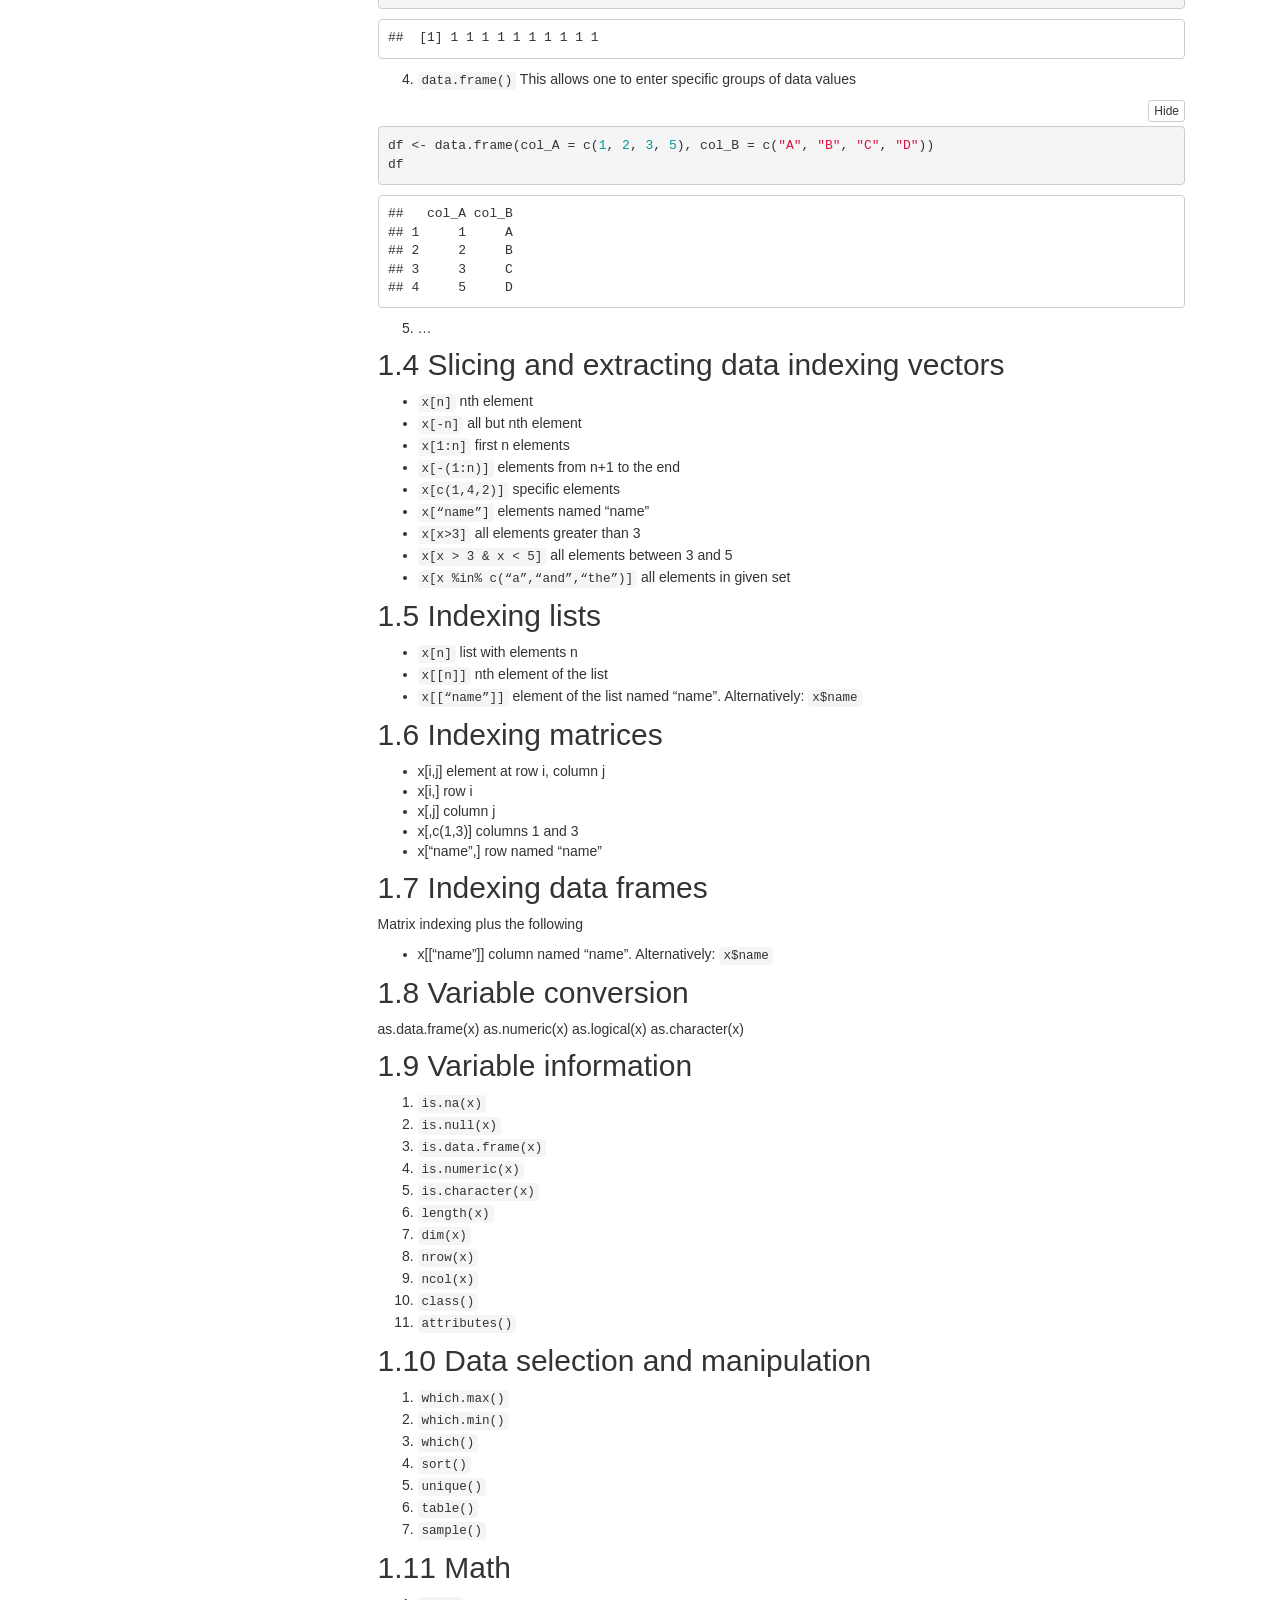
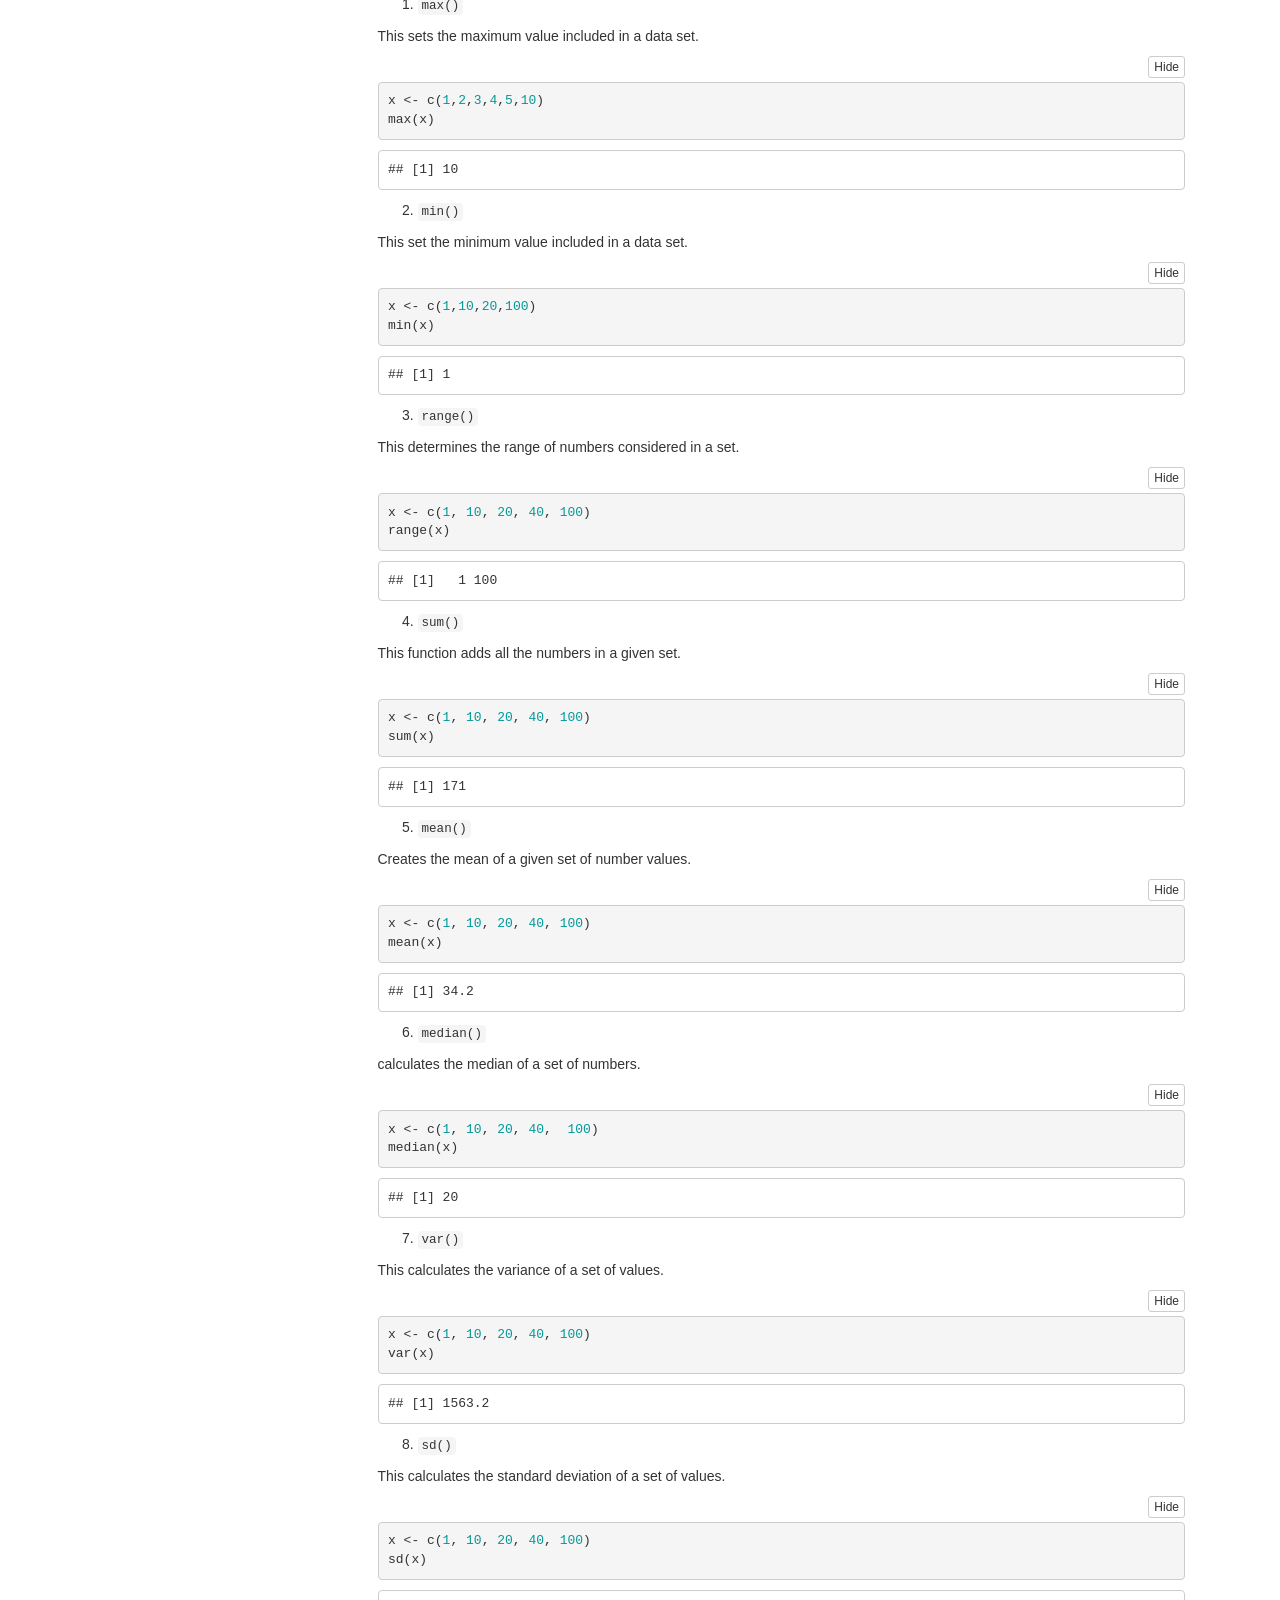
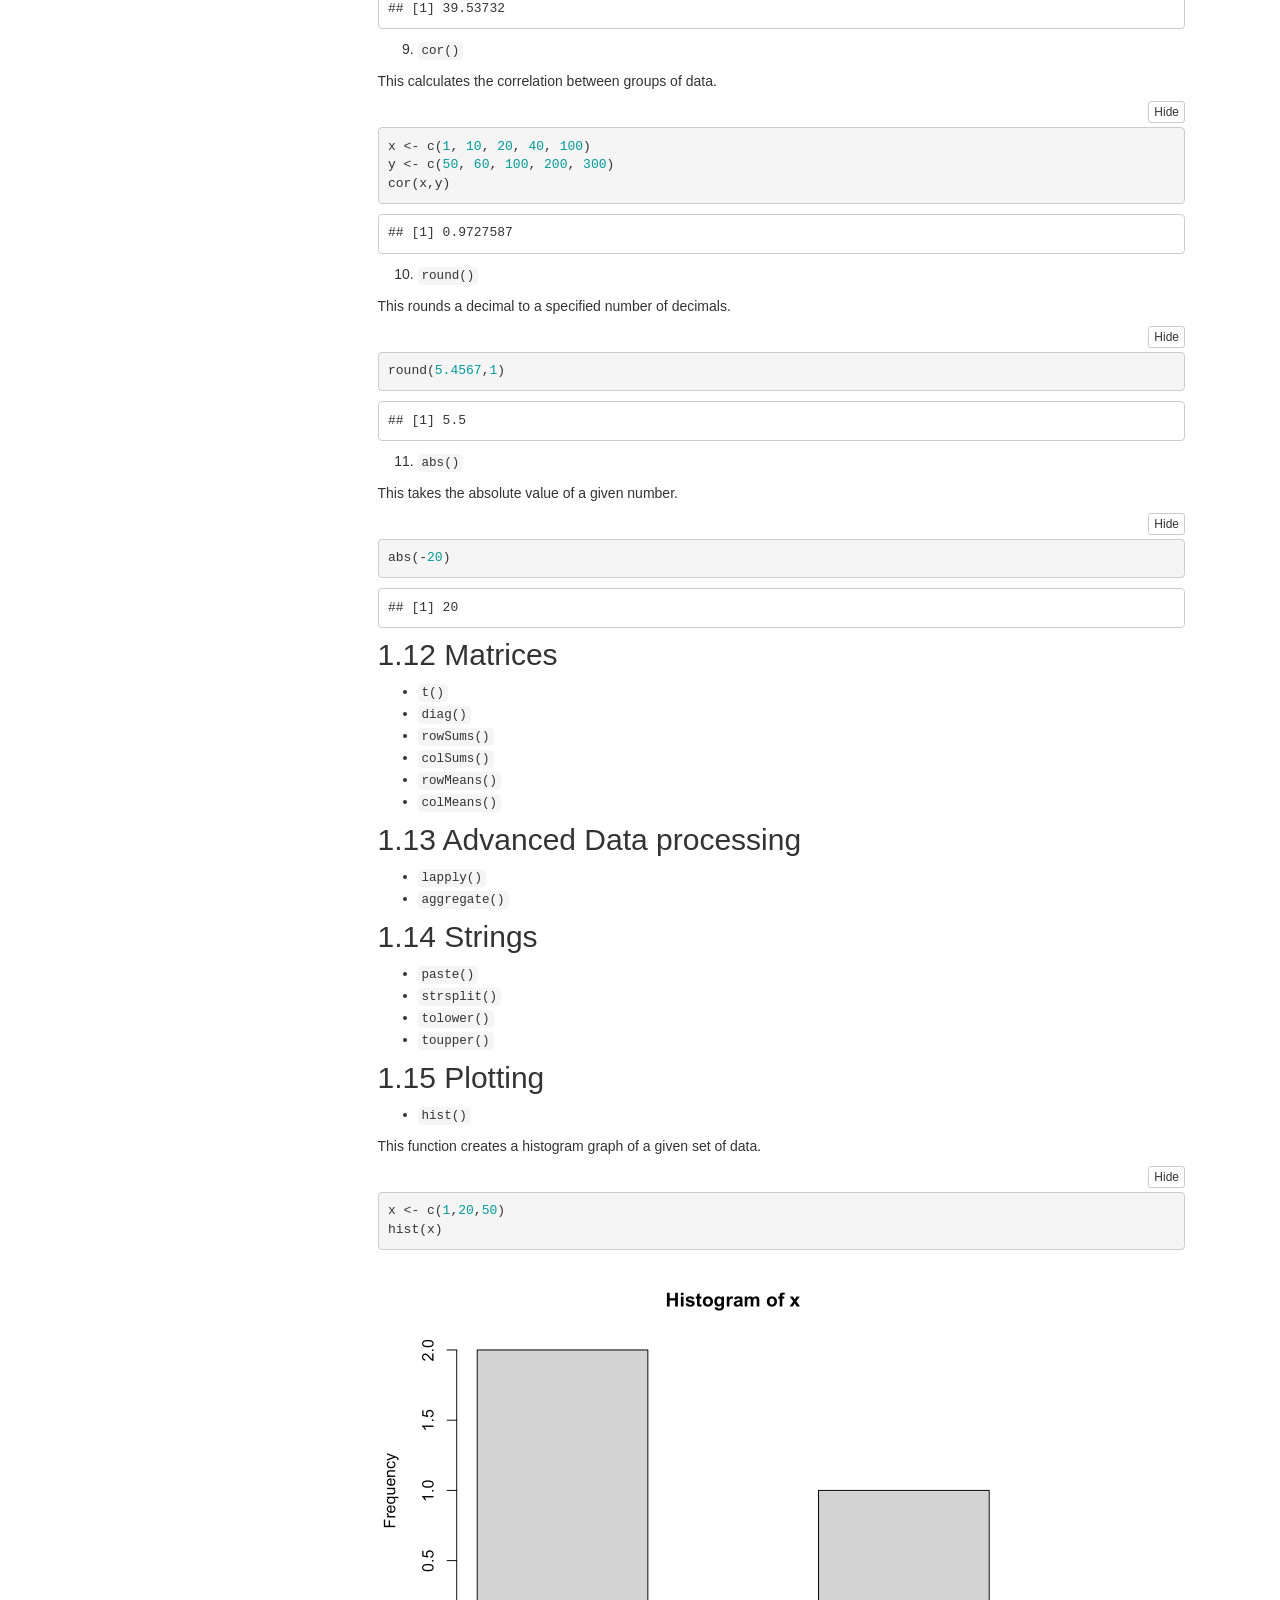
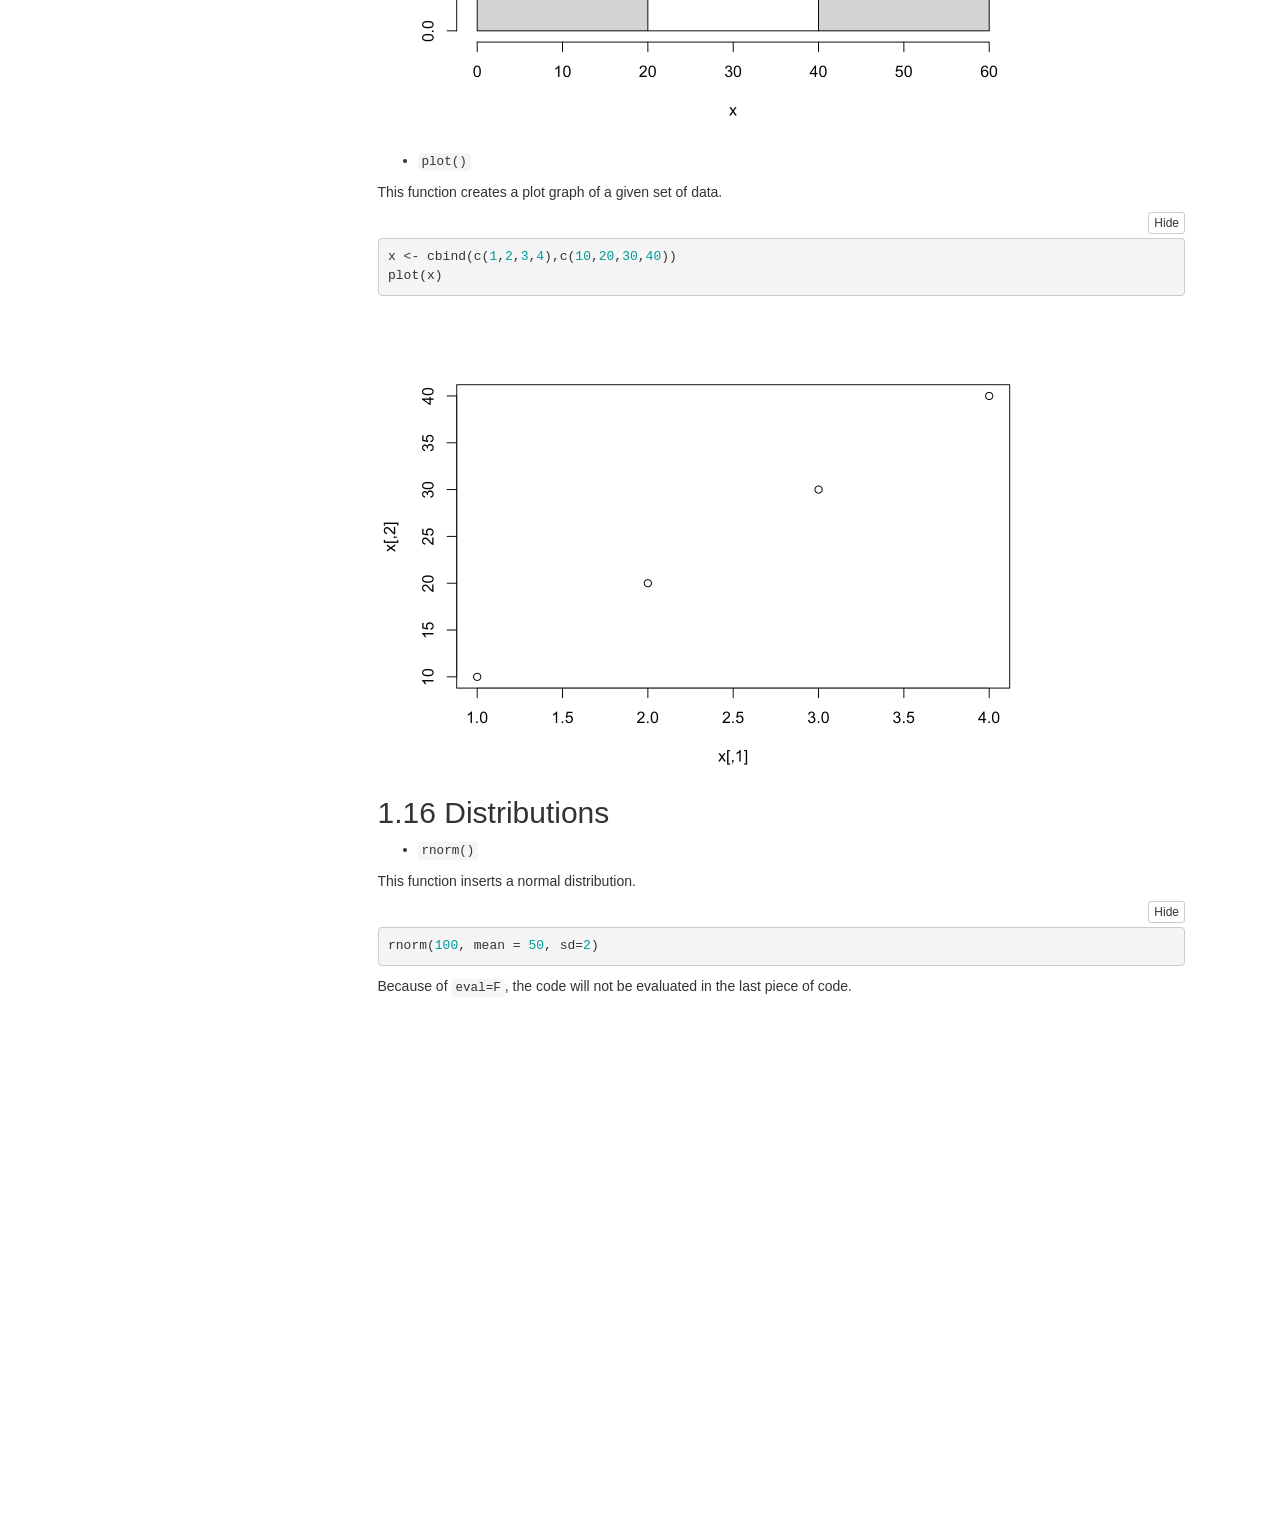
==== commit b2776123: "journal changes" ====
--- a/docs/dictionary.html
+++ b/docs/dictionary.html
@@ -11,7 +11,7 @@
 
 <meta name="author" content="Joschka Schwarz" />
 
-<meta name="date" content="2020-11-25" />
+<meta name="date" content="2020-11-26" />
 
 <title>Dictionary</title>
 
@@ -417,7 +417,7 @@
 
 <h1 class="title toc-ignore">Dictionary</h1>
 <h4 class="author">Joschka Schwarz</h4>
-<h4 class="date">2020-11-25</h4>
+<h4 class="date">2020-11-26</h4>
 
 </div>
 
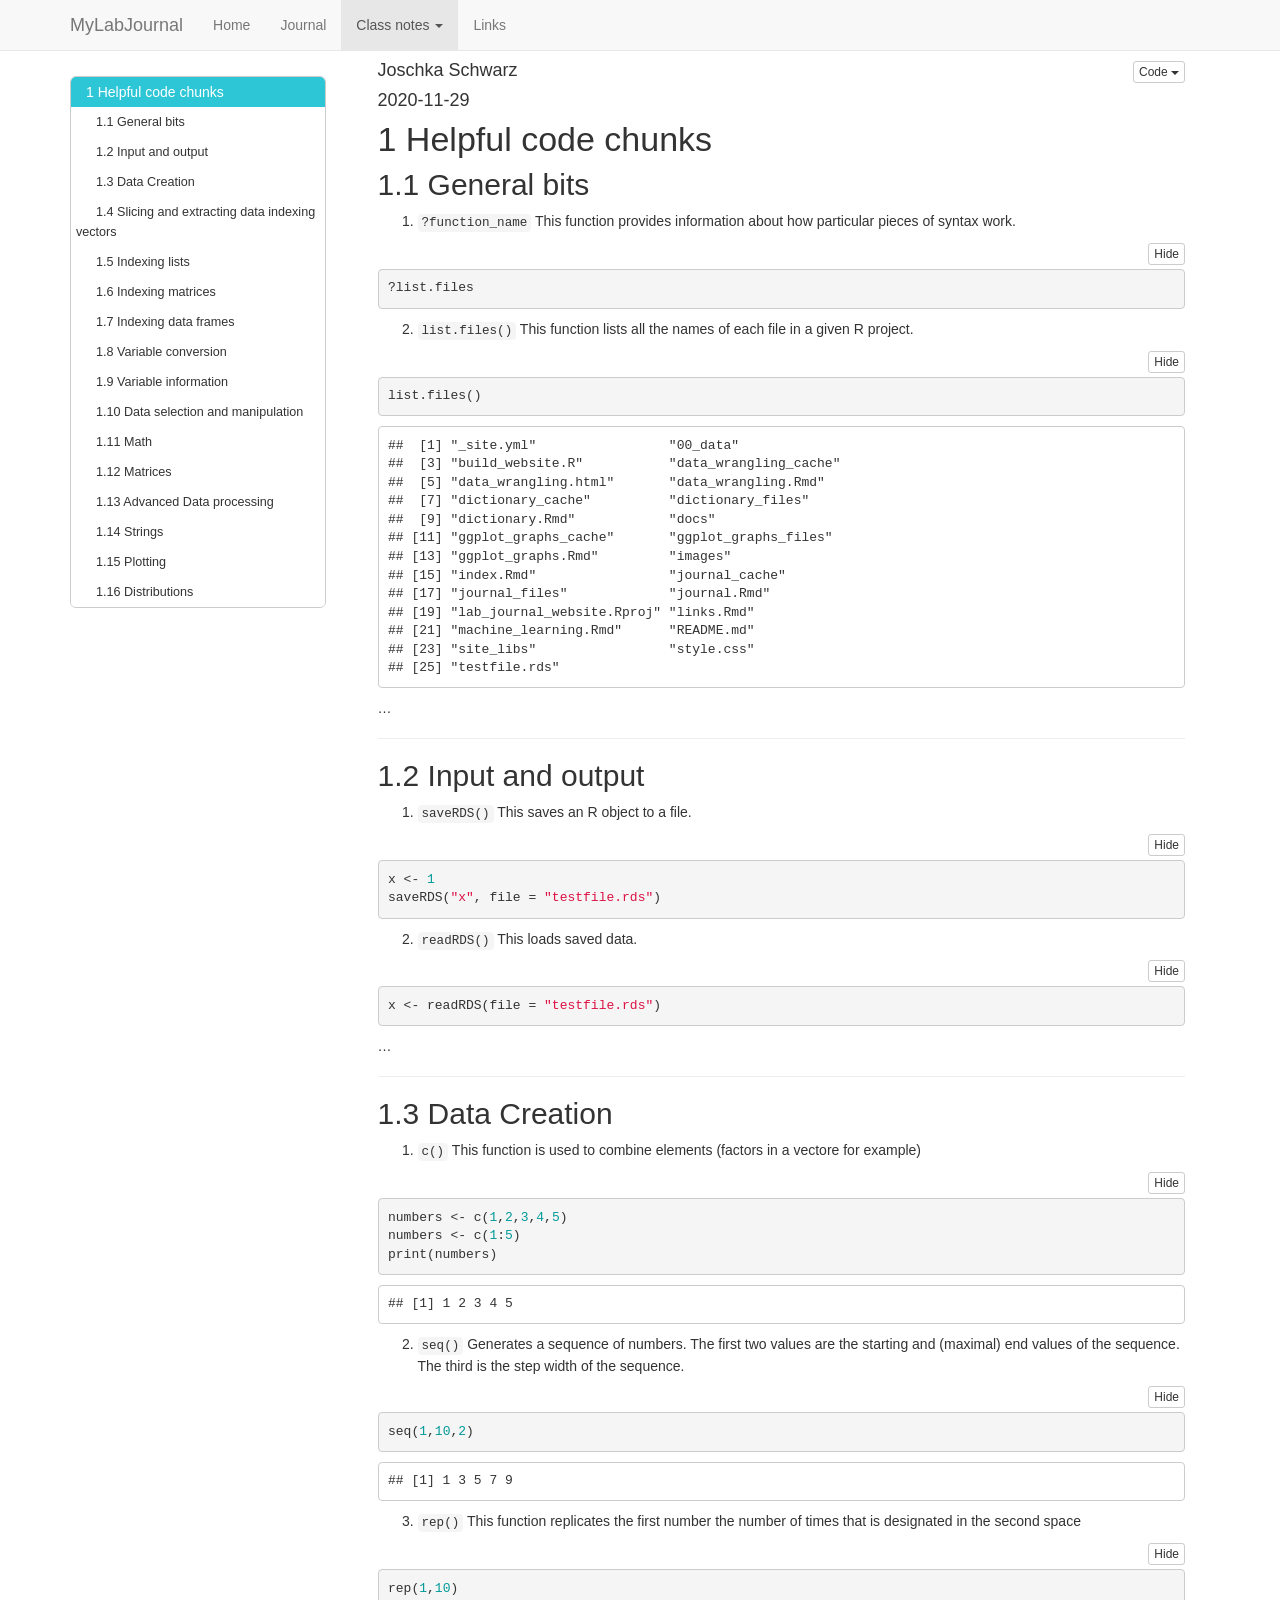
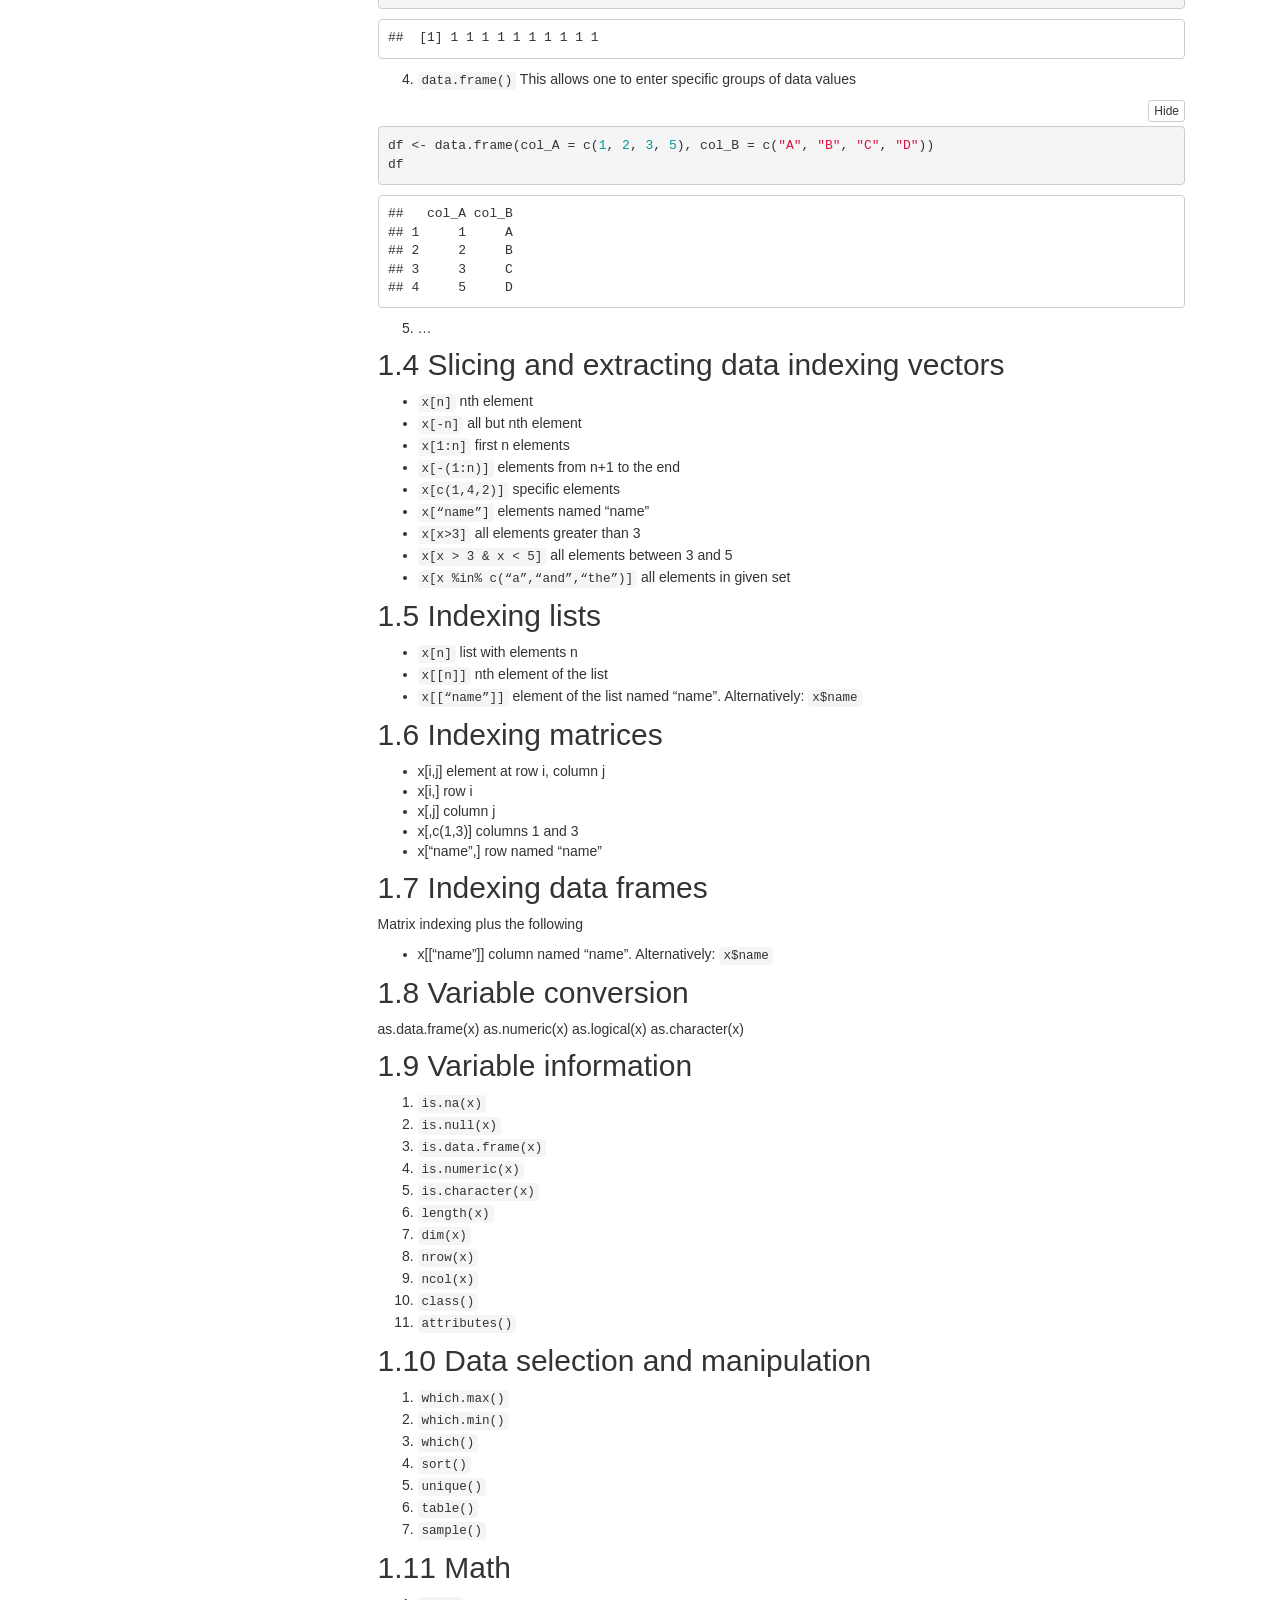
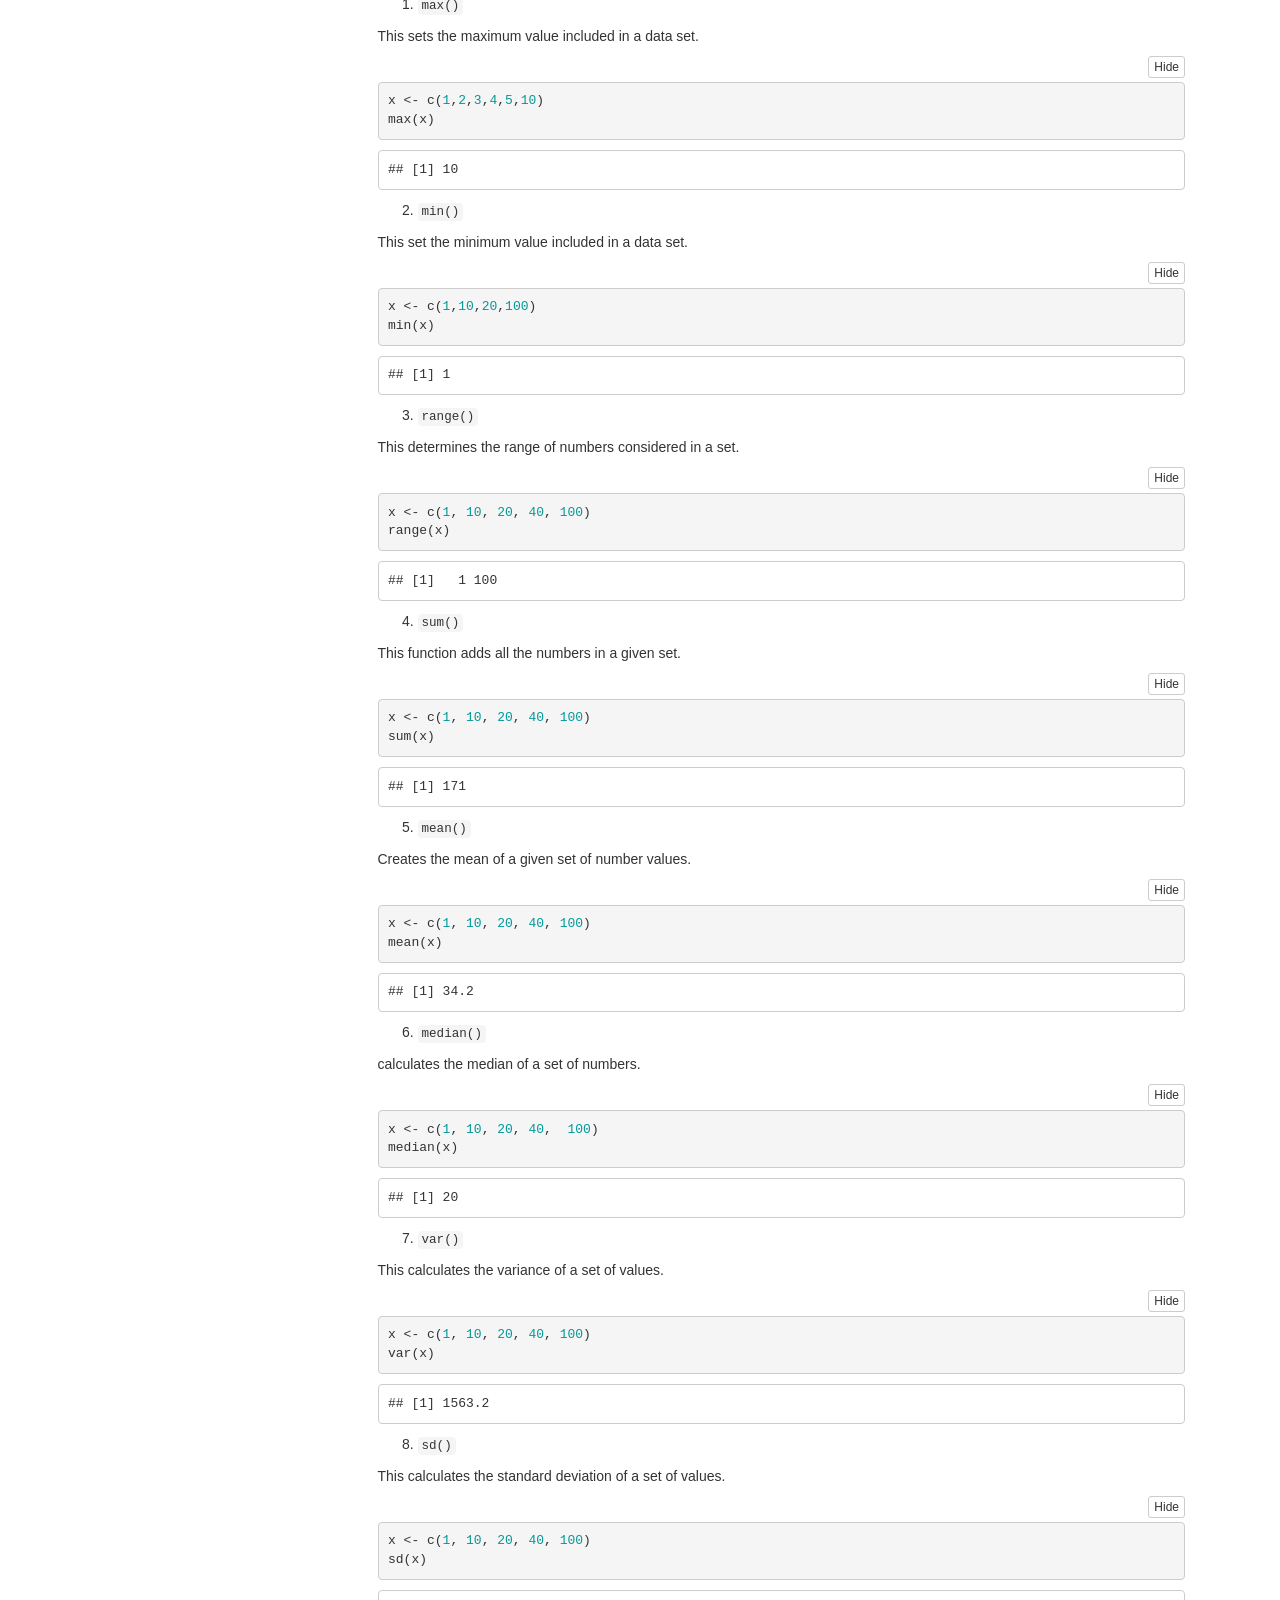
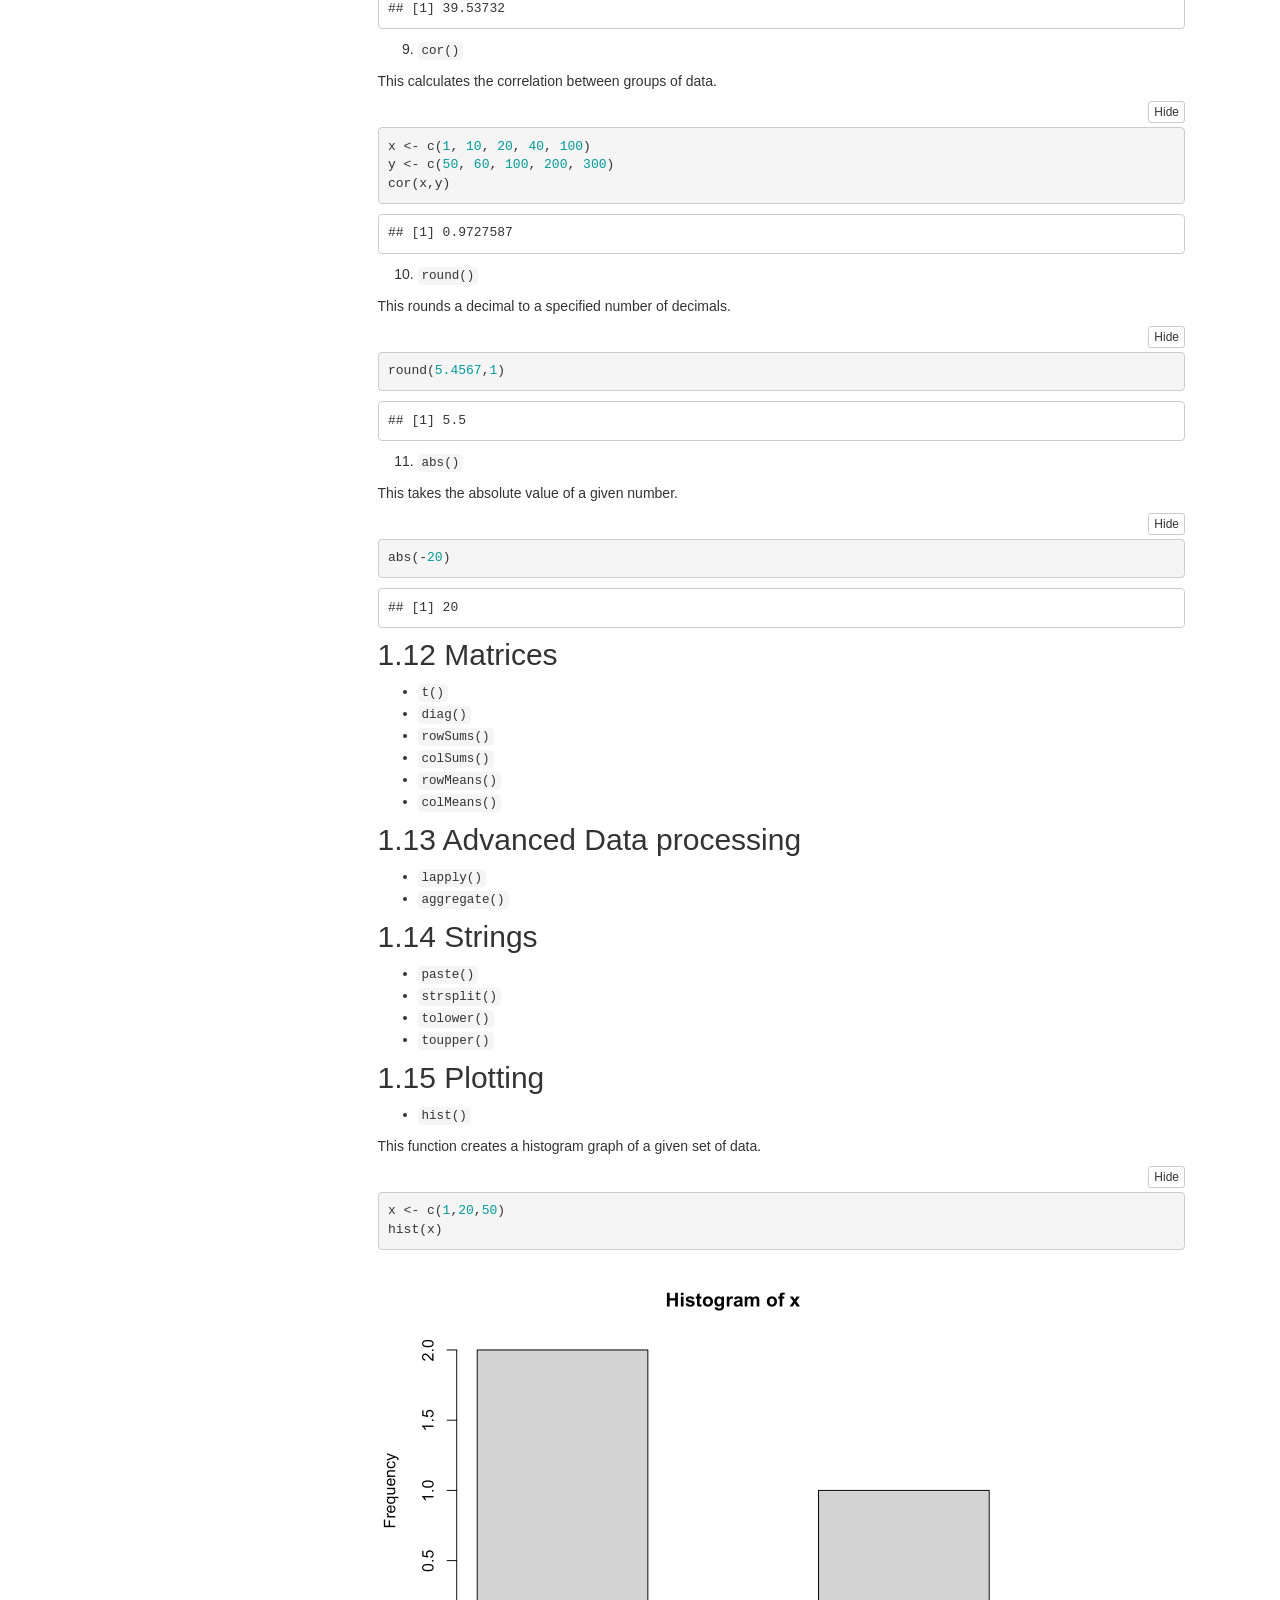
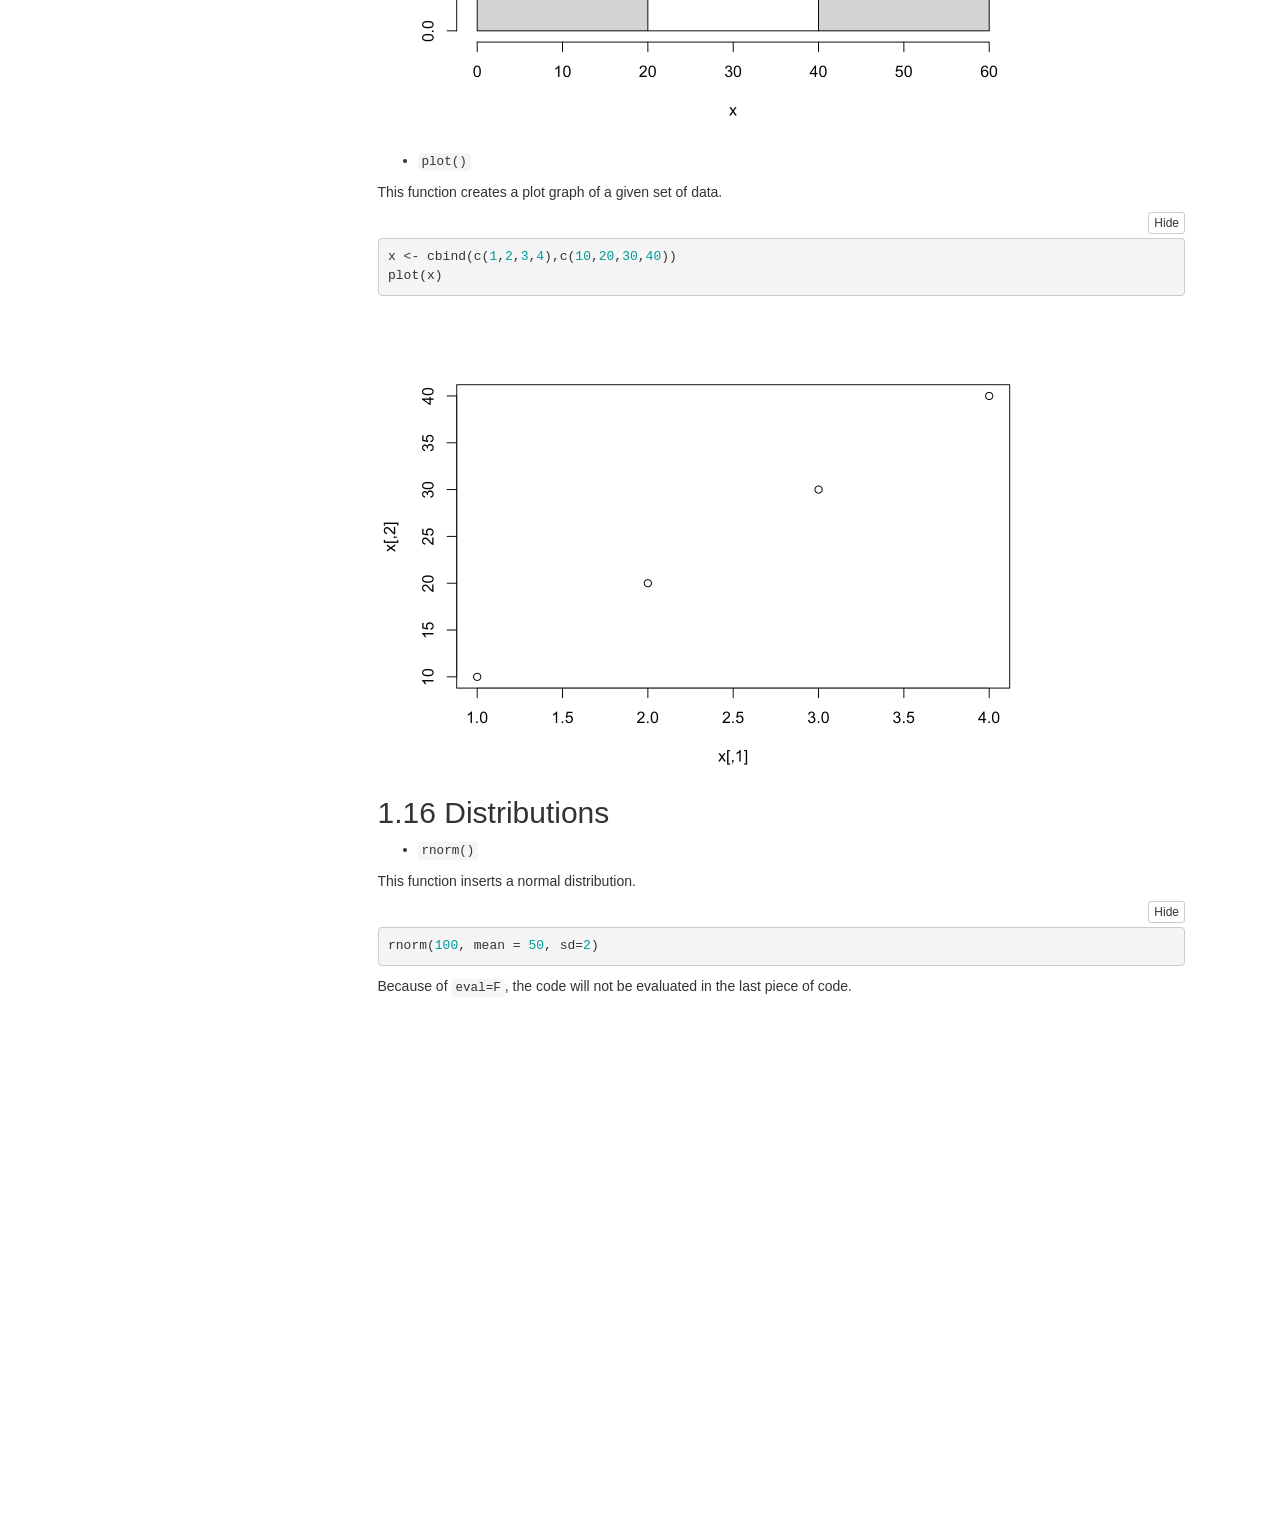
==== commit 4e407e22: "." ====
--- a/docs/dictionary.html
+++ b/docs/dictionary.html
@@ -11,7 +11,7 @@
 
 <meta name="author" content="Joschka Schwarz" />
 
-<meta name="date" content="2020-11-26" />
+<meta name="date" content="2020-11-29" />
 
 <title>Dictionary</title>
 
@@ -417,7 +417,7 @@
 
 <h1 class="title toc-ignore">Dictionary</h1>
 <h4 class="author">Joschka Schwarz</h4>
-<h4 class="date">2020-11-26</h4>
+<h4 class="date">2020-11-29</h4>
 
 </div>
 
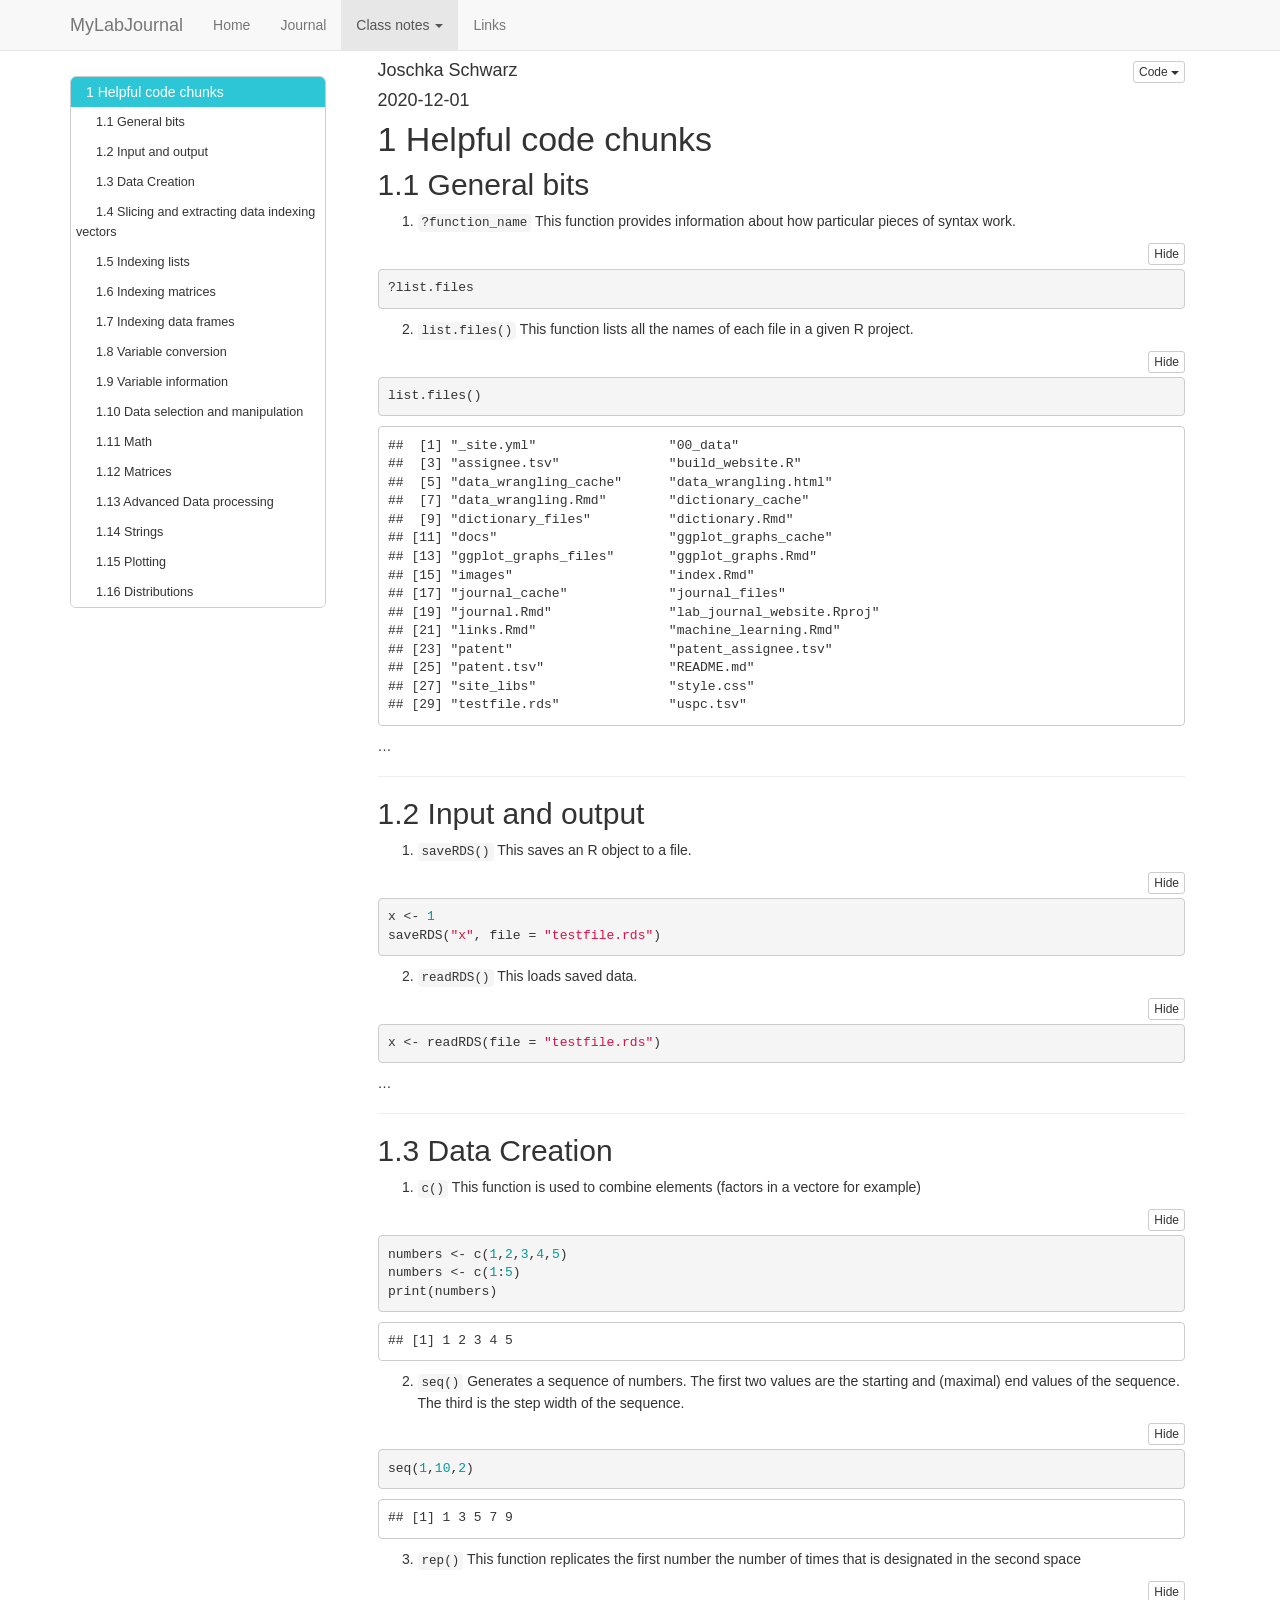
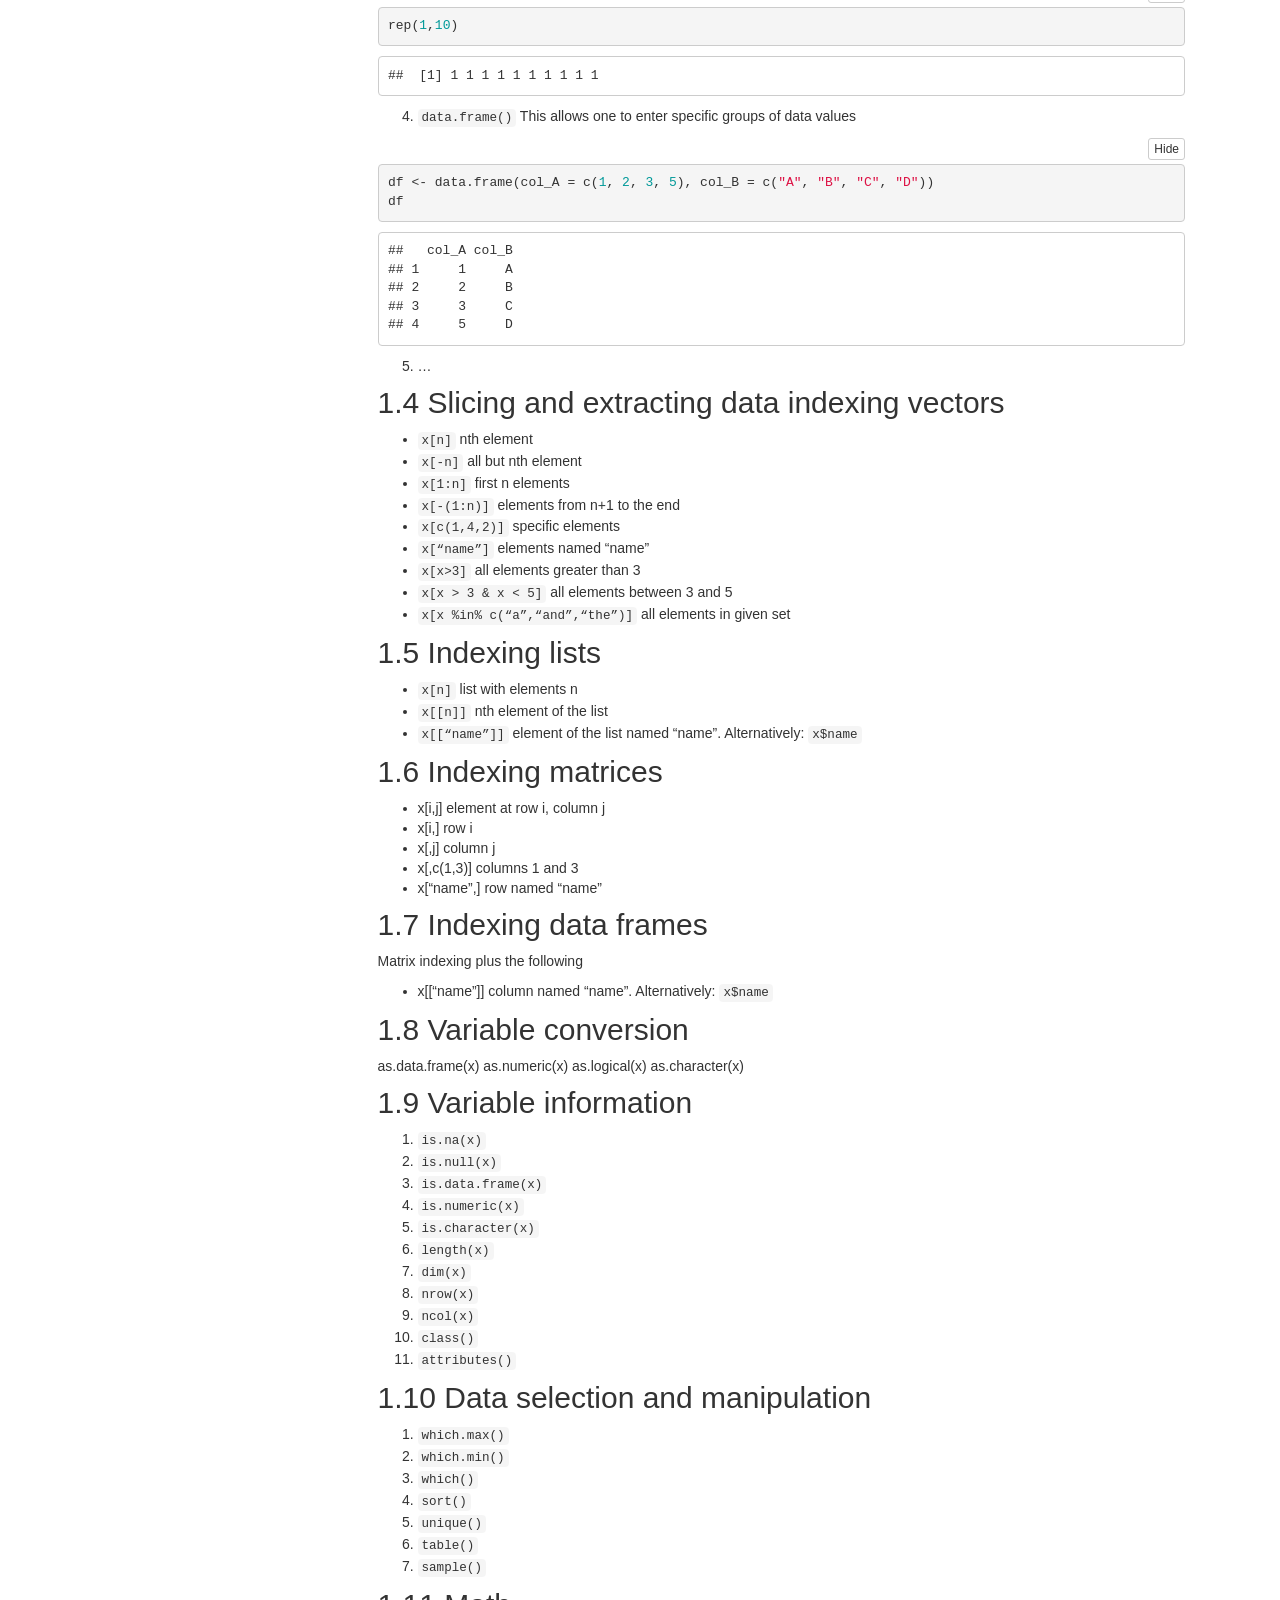
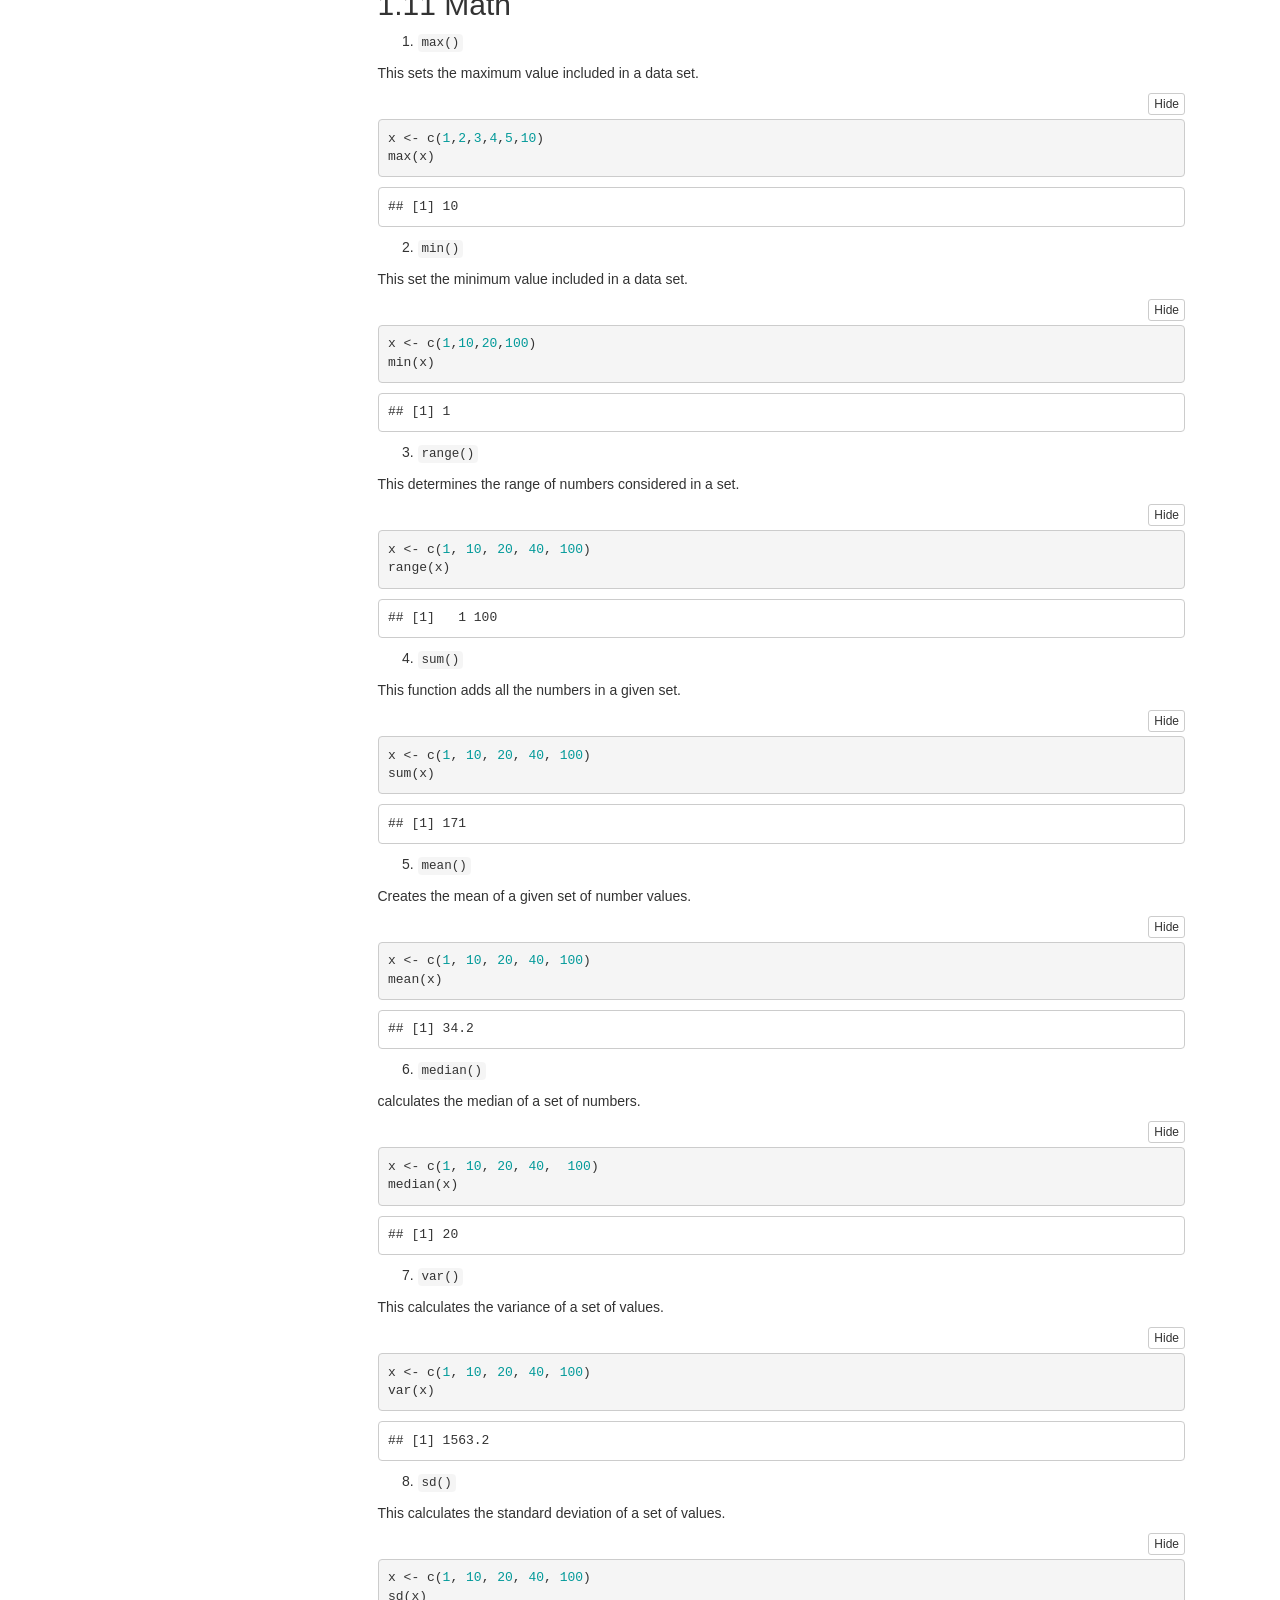
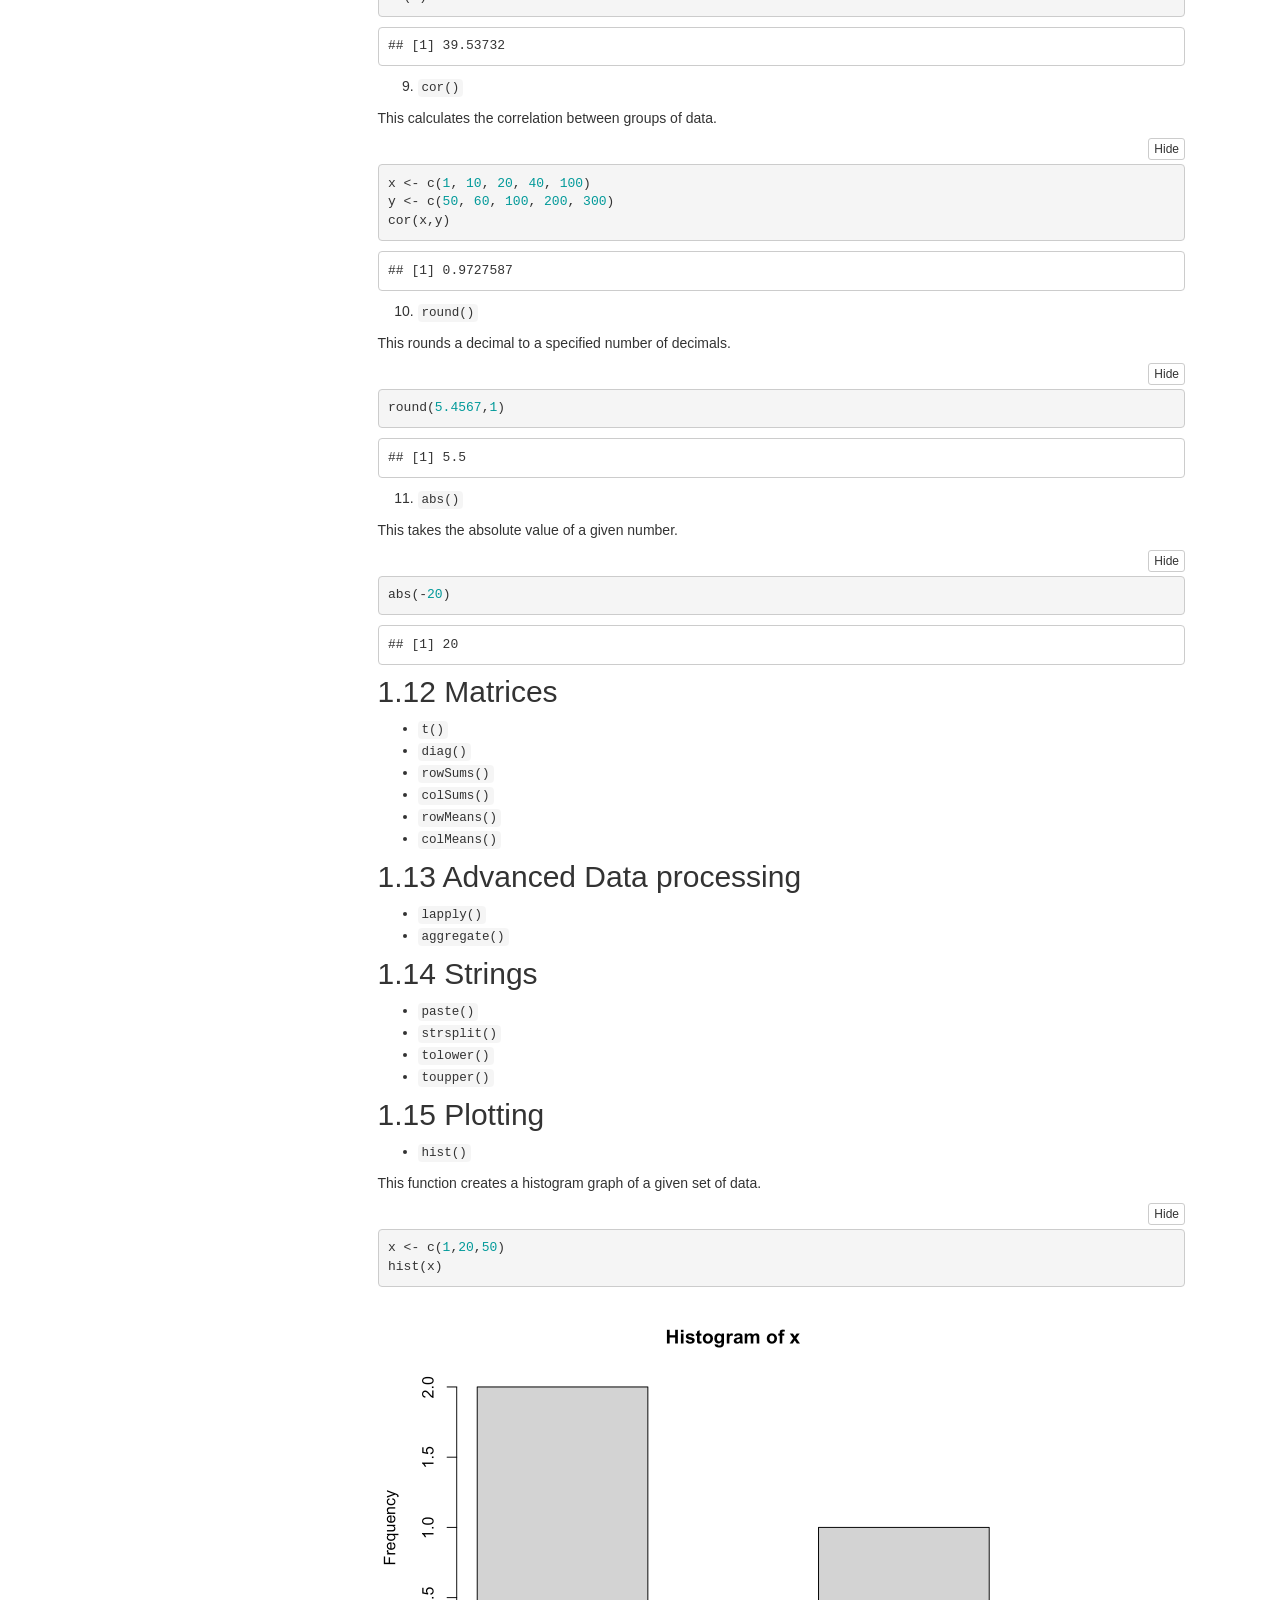
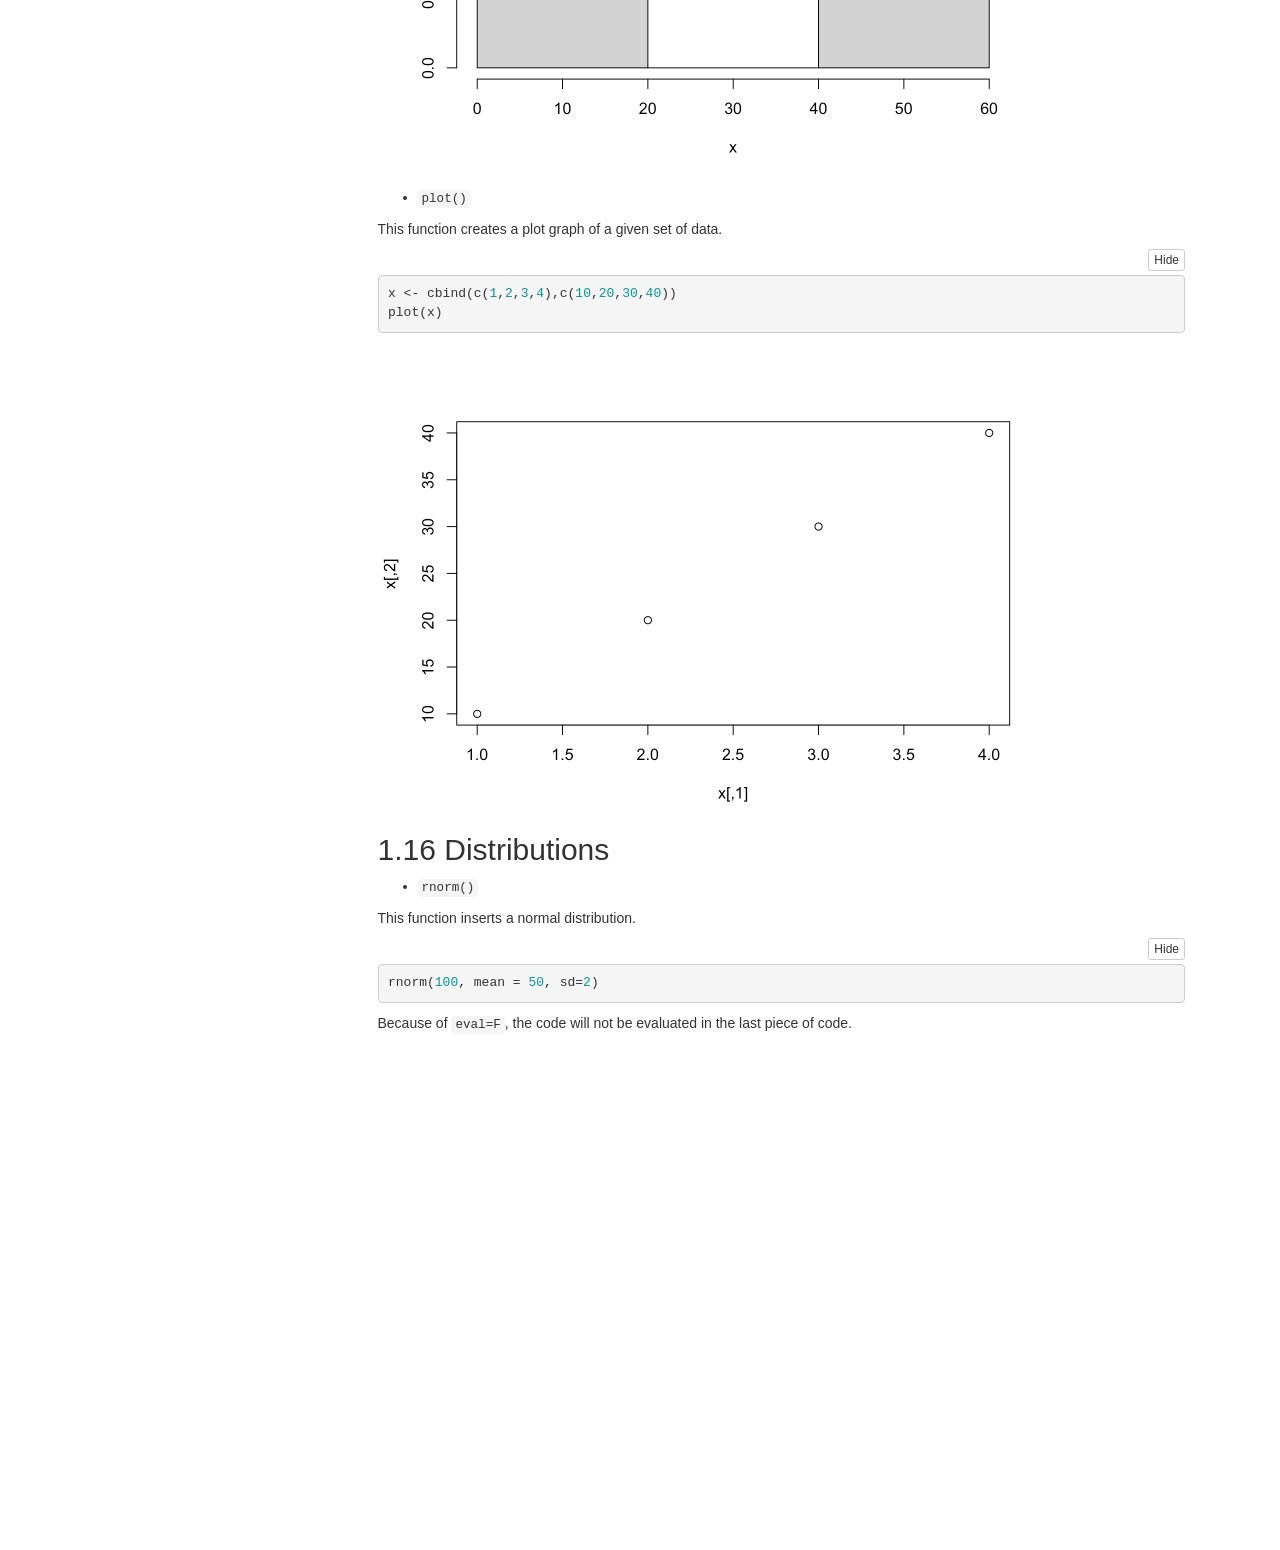
==== commit 2be26e1e: "data wrangling" ====
--- a/docs/dictionary.html
+++ b/docs/dictionary.html
@@ -11,7 +11,7 @@
 
 <meta name="author" content="Joschka Schwarz" />
 
-<meta name="date" content="2020-11-29" />
+<meta name="date" content="2020-12-01" />
 
 <title>Dictionary</title>
 
@@ -417,7 +417,7 @@
 
 <h1 class="title toc-ignore">Dictionary</h1>
 <h4 class="author">Joschka Schwarz</h4>
-<h4 class="date">2020-11-29</h4>
+<h4 class="date">2020-12-01</h4>
 
 </div>
 
@@ -440,18 +440,20 @@
 </ol>
 <pre class="r"><code>list.files()</code></pre>
 <pre><code>##  [1] &quot;_site.yml&quot;                 &quot;00_data&quot;                  
-##  [3] &quot;build_website.R&quot;           &quot;data_wrangling_cache&quot;     
-##  [5] &quot;data_wrangling.html&quot;       &quot;data_wrangling.Rmd&quot;       
-##  [7] &quot;dictionary_cache&quot;          &quot;dictionary_files&quot;         
-##  [9] &quot;dictionary.Rmd&quot;            &quot;docs&quot;                     
-## [11] &quot;ggplot_graphs_cache&quot;       &quot;ggplot_graphs_files&quot;      
-## [13] &quot;ggplot_graphs.Rmd&quot;         &quot;images&quot;                   
-## [15] &quot;index.Rmd&quot;                 &quot;journal_cache&quot;            
-## [17] &quot;journal_files&quot;             &quot;journal.Rmd&quot;              
-## [19] &quot;lab_journal_website.Rproj&quot; &quot;links.Rmd&quot;                
-## [21] &quot;machine_learning.Rmd&quot;      &quot;README.md&quot;                
-## [23] &quot;site_libs&quot;                 &quot;style.css&quot;                
-## [25] &quot;testfile.rds&quot;</code></pre>
+##  [3] &quot;assignee.tsv&quot;              &quot;build_website.R&quot;          
+##  [5] &quot;data_wrangling_cache&quot;      &quot;data_wrangling.html&quot;      
+##  [7] &quot;data_wrangling.Rmd&quot;        &quot;dictionary_cache&quot;         
+##  [9] &quot;dictionary_files&quot;          &quot;dictionary.Rmd&quot;           
+## [11] &quot;docs&quot;                      &quot;ggplot_graphs_cache&quot;      
+## [13] &quot;ggplot_graphs_files&quot;       &quot;ggplot_graphs.Rmd&quot;        
+## [15] &quot;images&quot;                    &quot;index.Rmd&quot;                
+## [17] &quot;journal_cache&quot;             &quot;journal_files&quot;            
+## [19] &quot;journal.Rmd&quot;               &quot;lab_journal_website.Rproj&quot;
+## [21] &quot;links.Rmd&quot;                 &quot;machine_learning.Rmd&quot;     
+## [23] &quot;patent&quot;                    &quot;patent_assignee.tsv&quot;      
+## [25] &quot;patent.tsv&quot;                &quot;README.md&quot;                
+## [27] &quot;site_libs&quot;                 &quot;style.css&quot;                
+## [29] &quot;testfile.rds&quot;              &quot;uspc.tsv&quot;</code></pre>
 <p>…</p>
 <hr />
 </div>
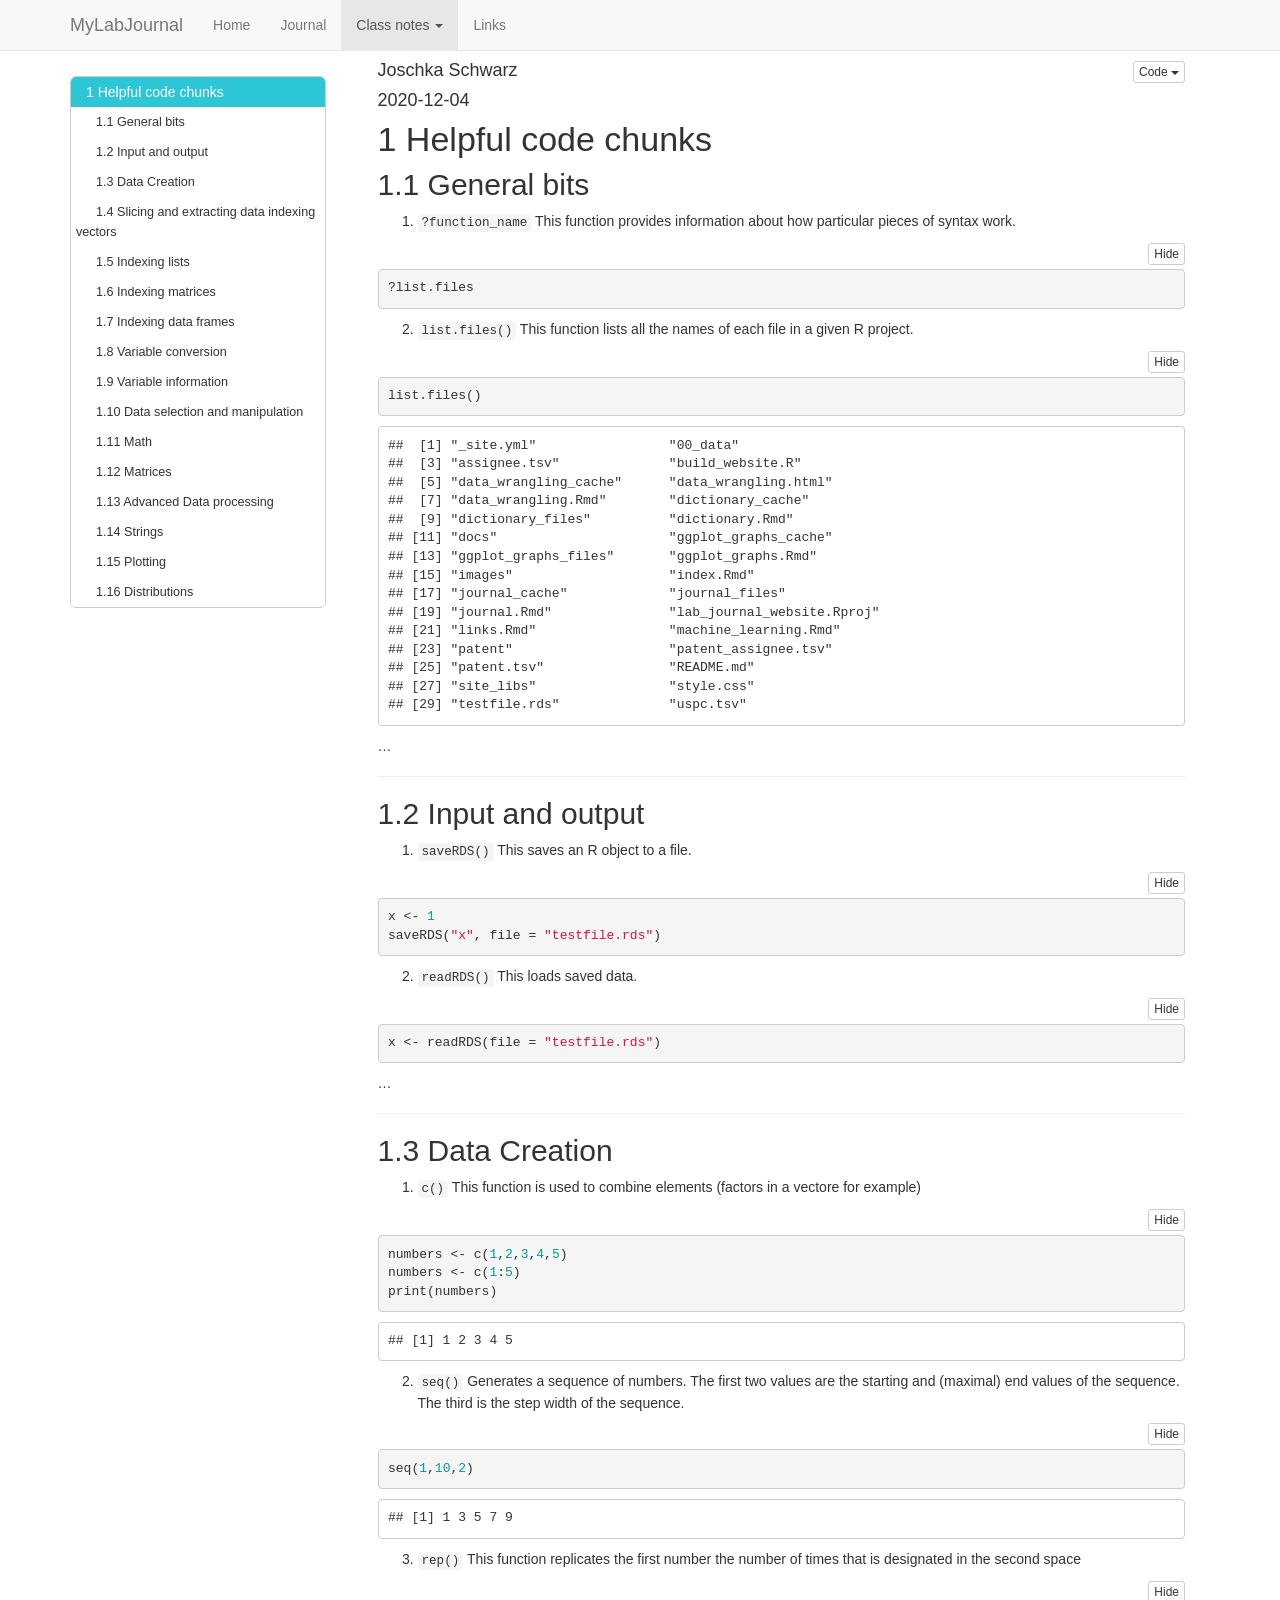
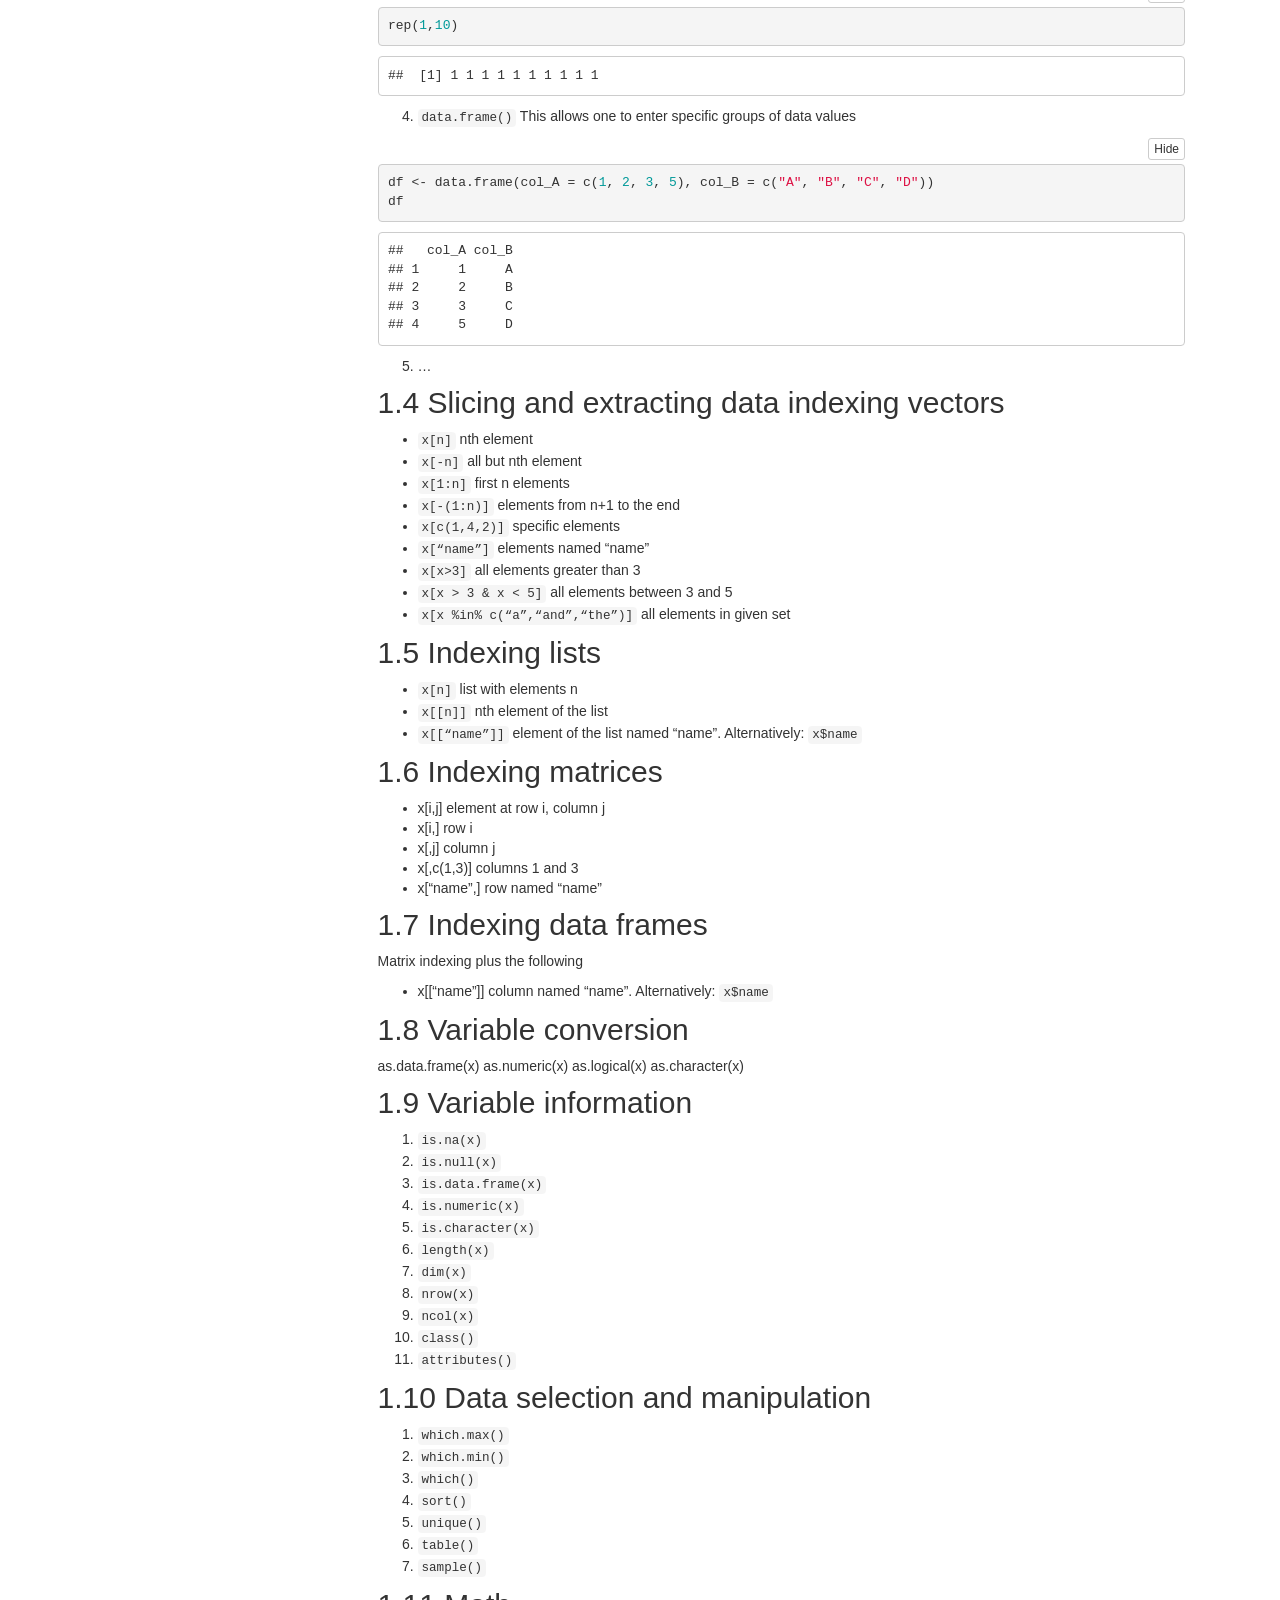
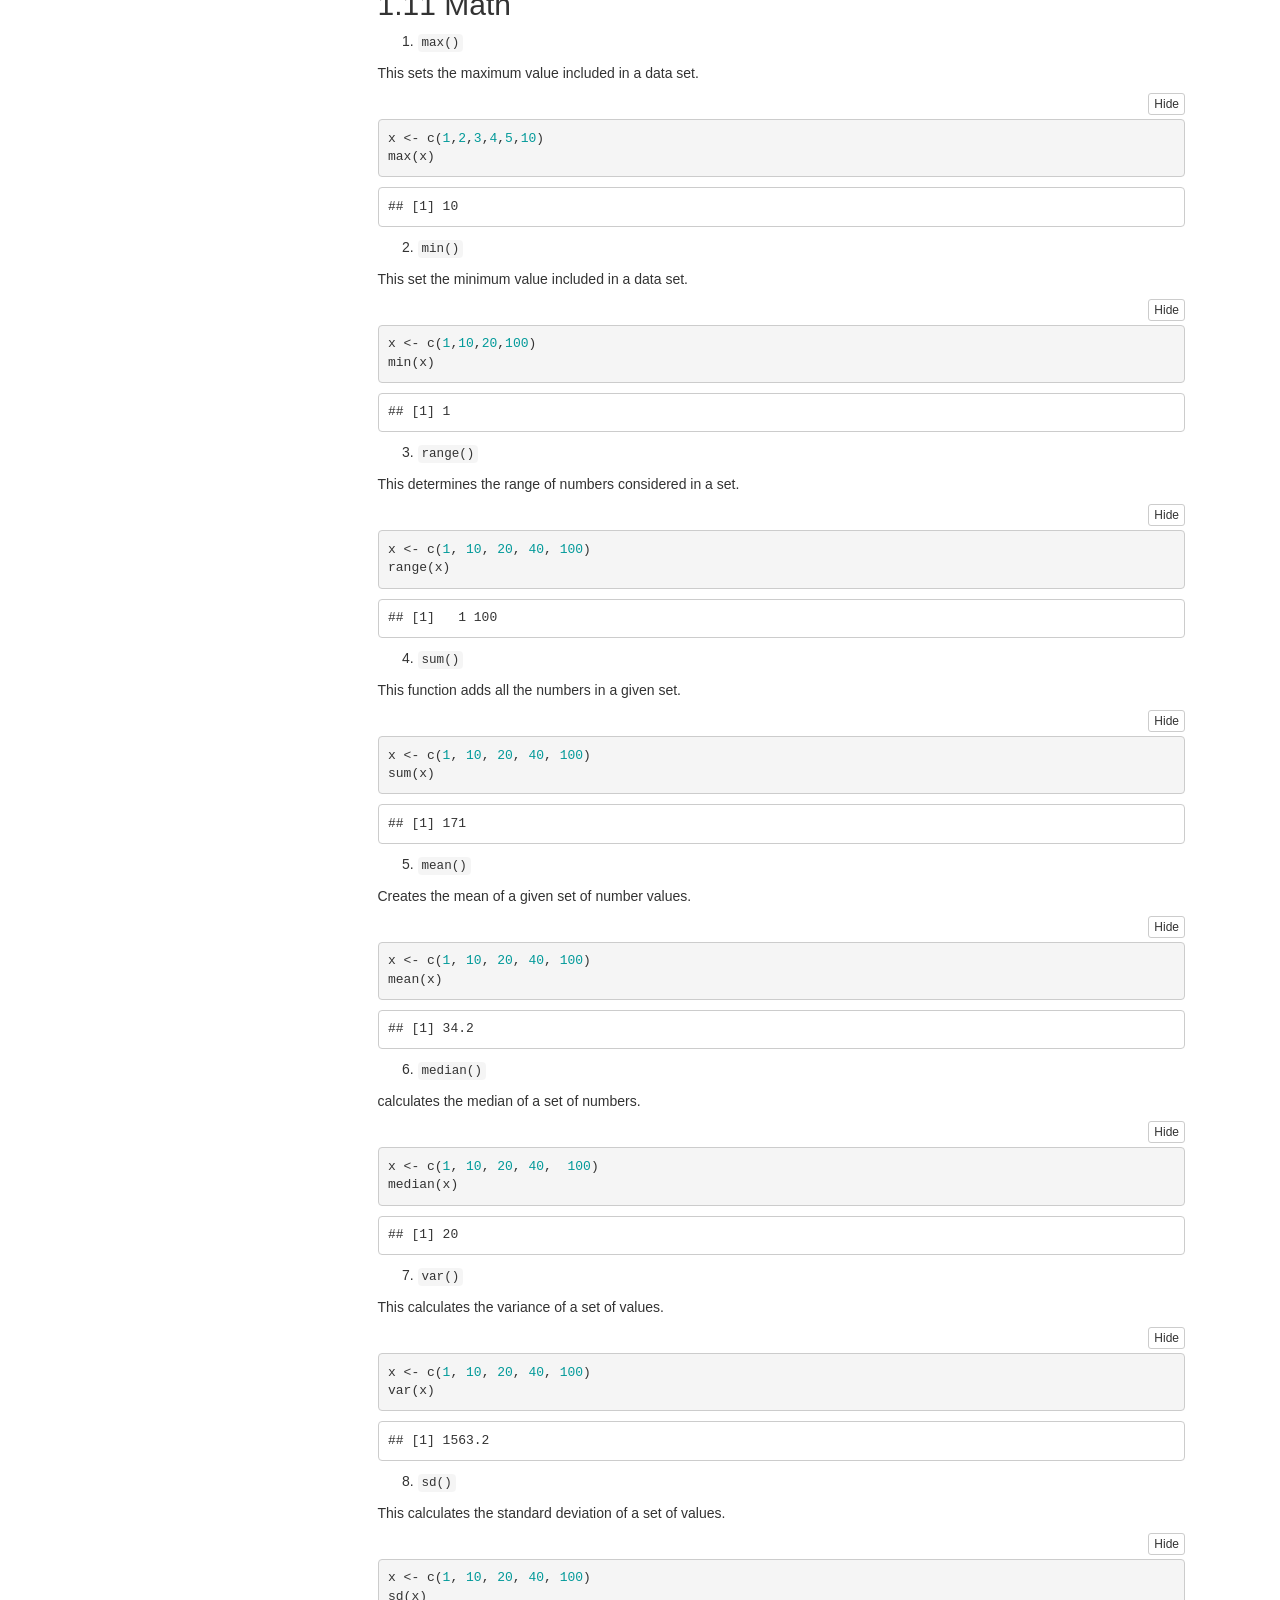
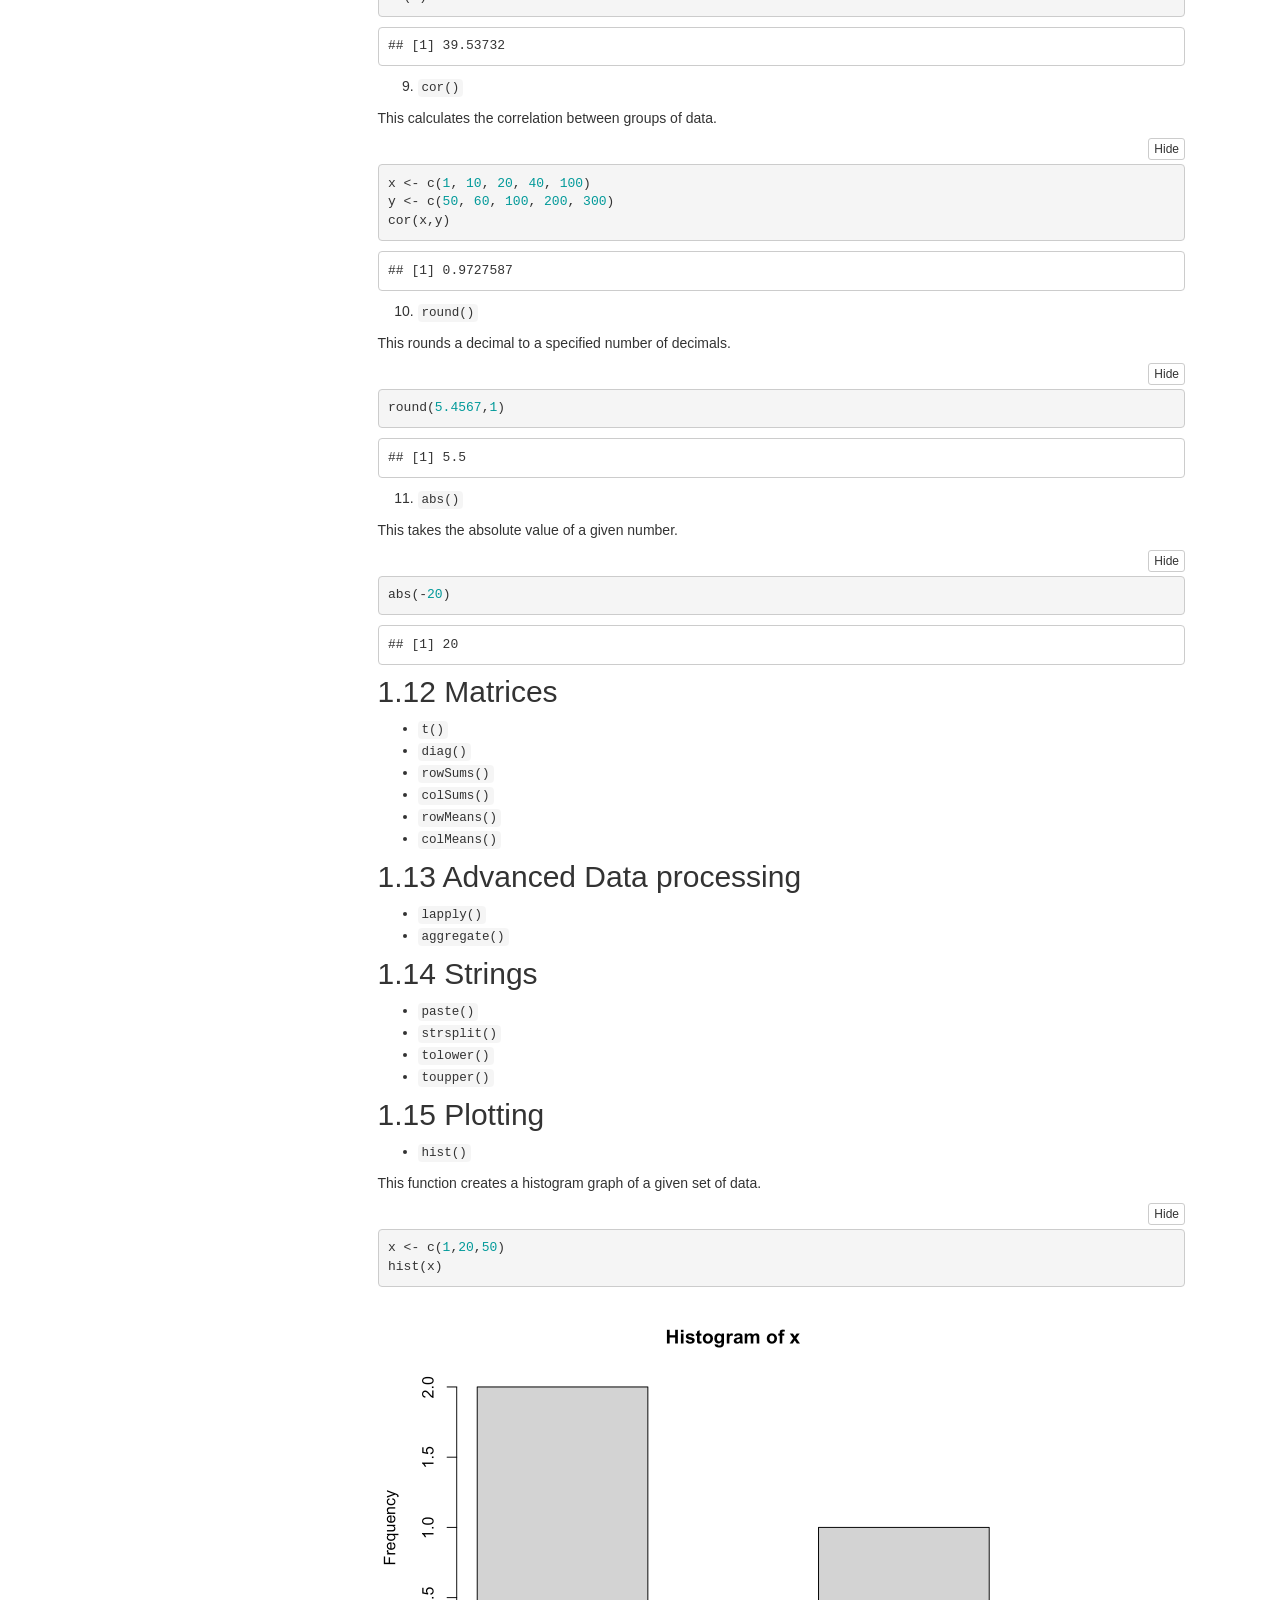
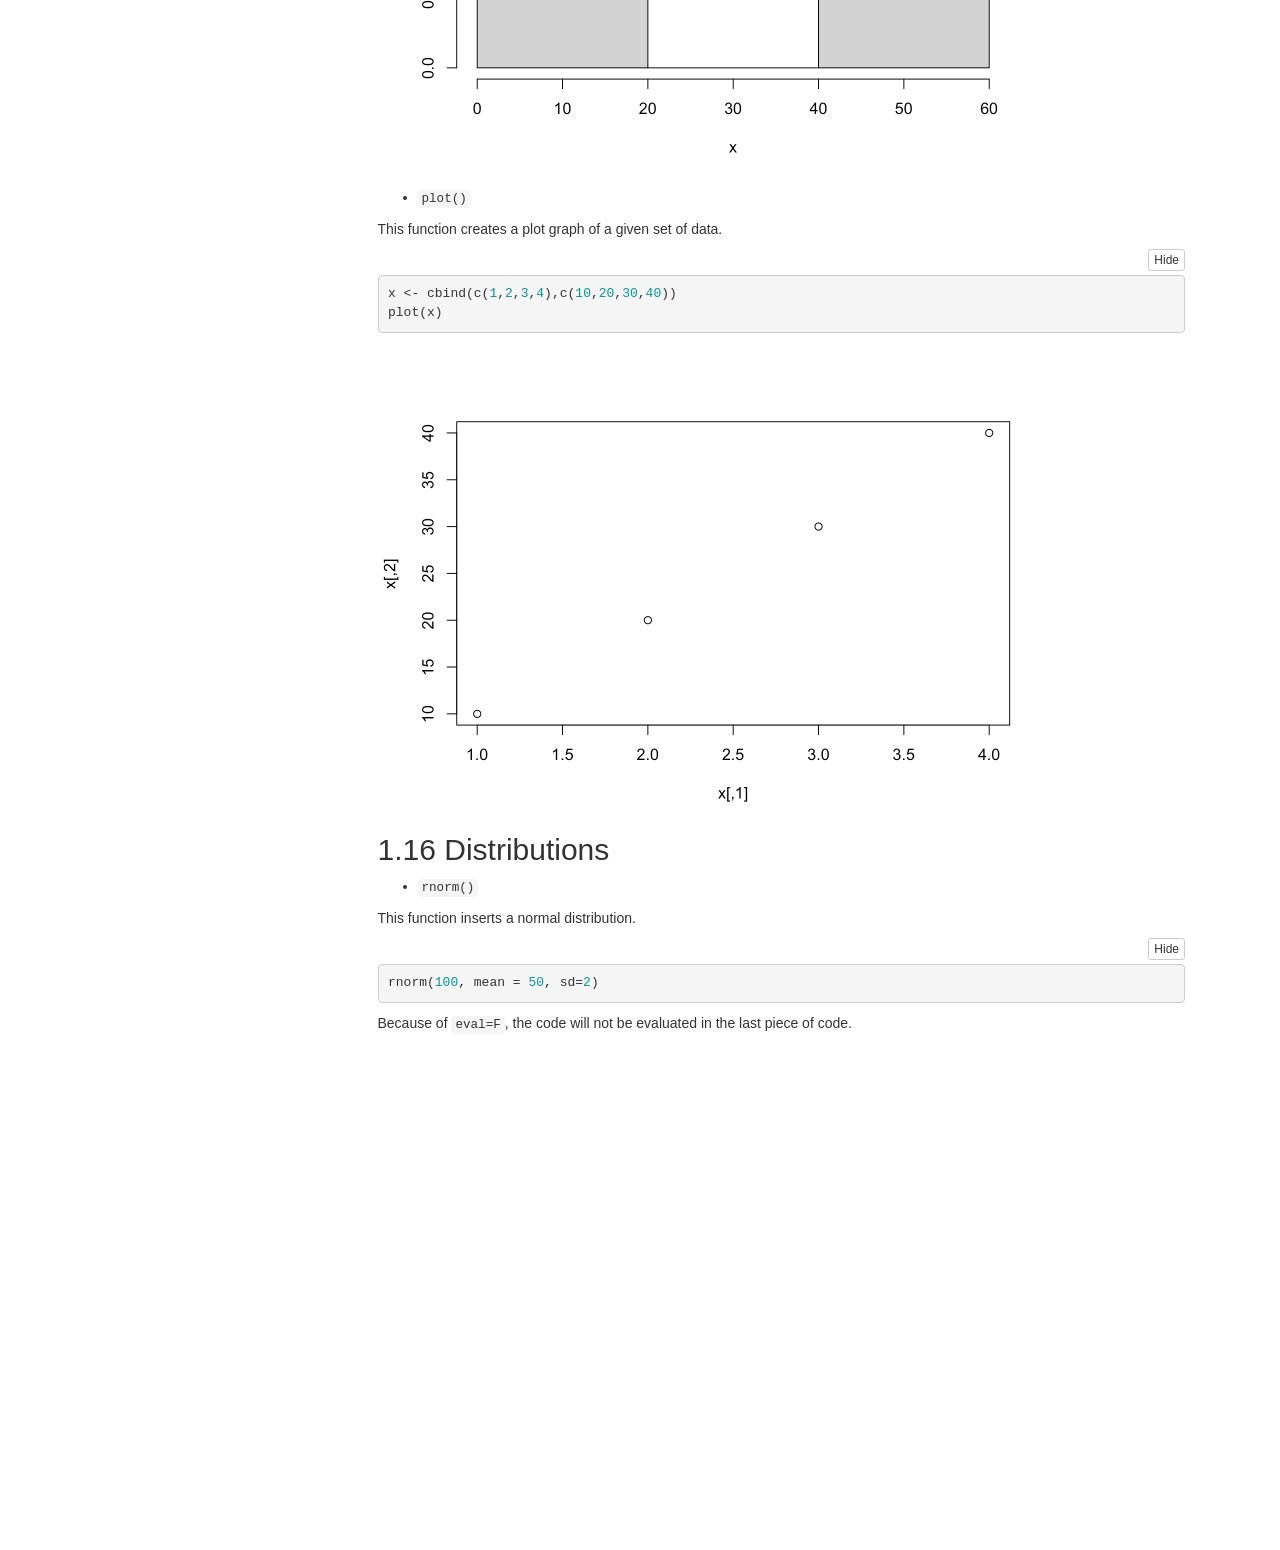
==== commit 9251f21d: "data visualization" ====
--- a/docs/dictionary.html
+++ b/docs/dictionary.html
@@ -11,7 +11,7 @@
 
 <meta name="author" content="Joschka Schwarz" />
 
-<meta name="date" content="2020-12-01" />
+<meta name="date" content="2020-12-04" />
 
 <title>Dictionary</title>
 
@@ -417,7 +417,7 @@
 
 <h1 class="title toc-ignore">Dictionary</h1>
 <h4 class="author">Joschka Schwarz</h4>
-<h4 class="date">2020-12-01</h4>
+<h4 class="date">2020-12-04</h4>
 
 </div>
 
